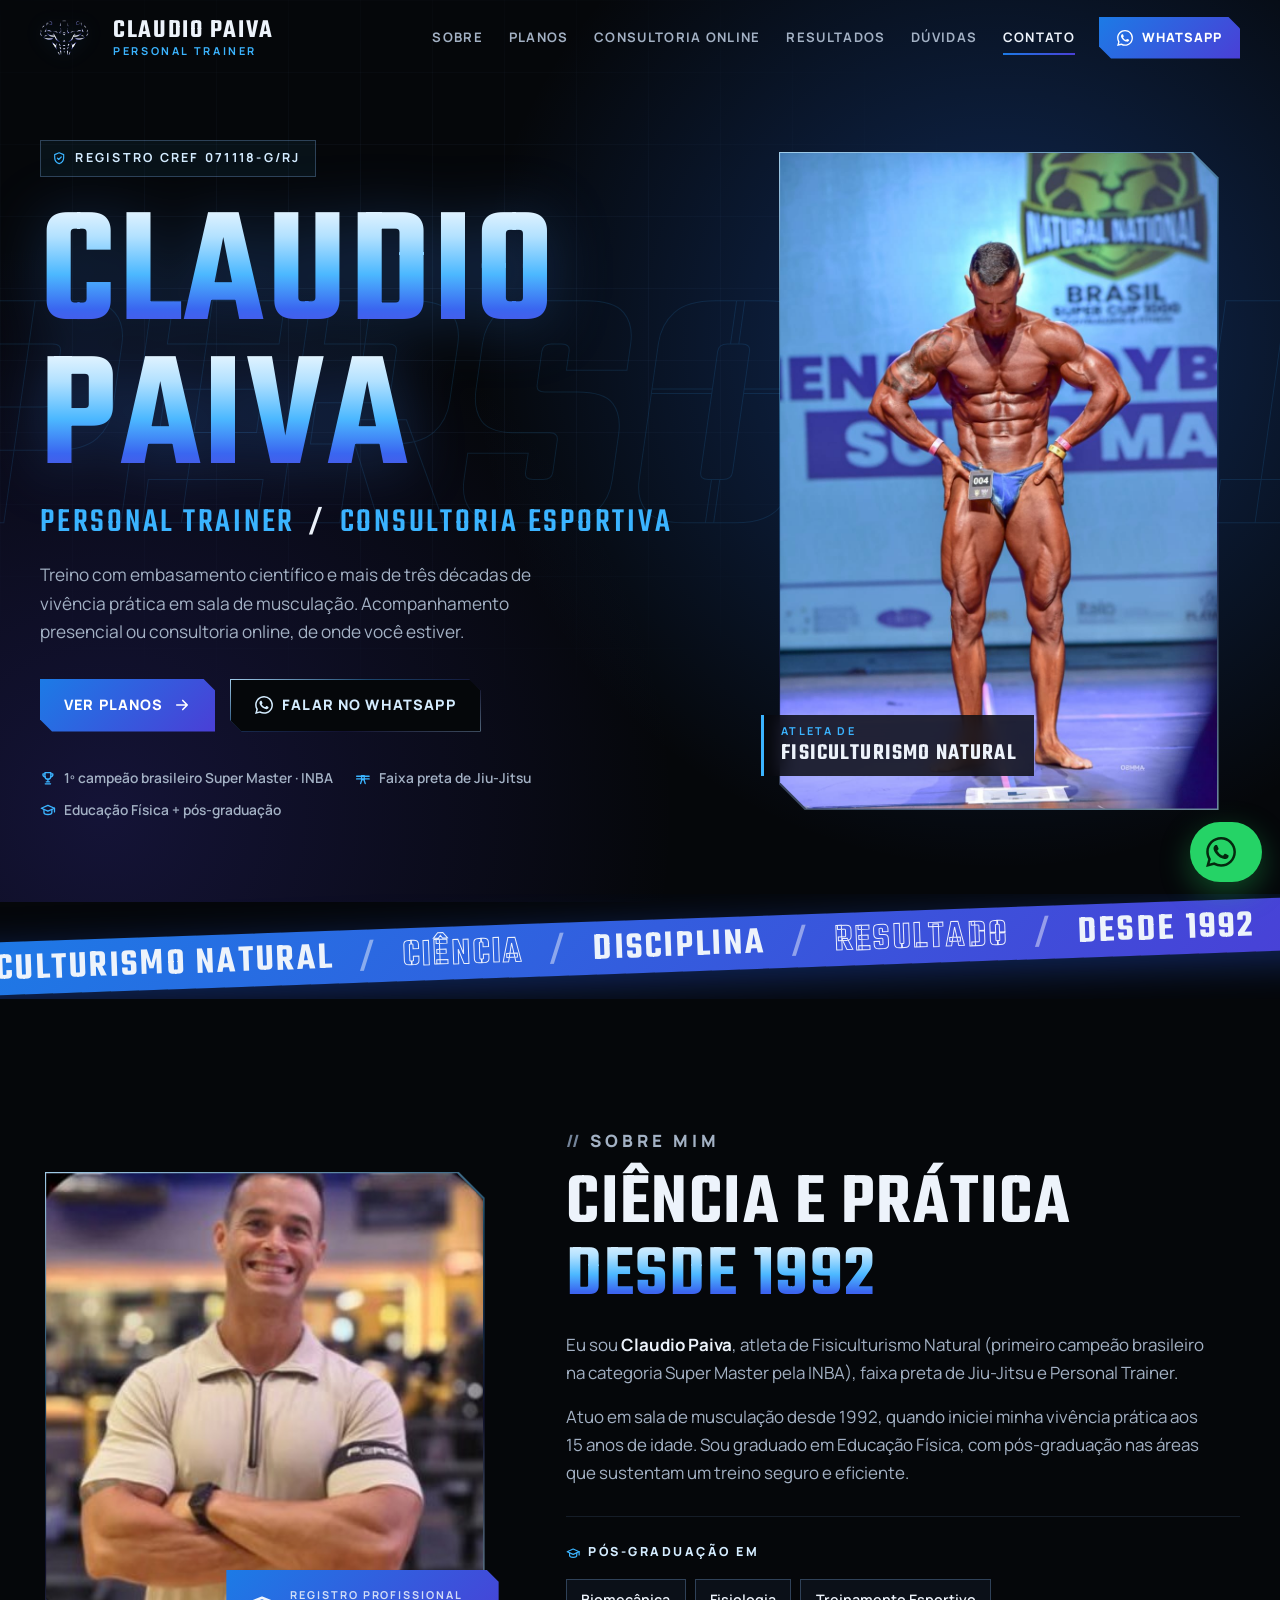
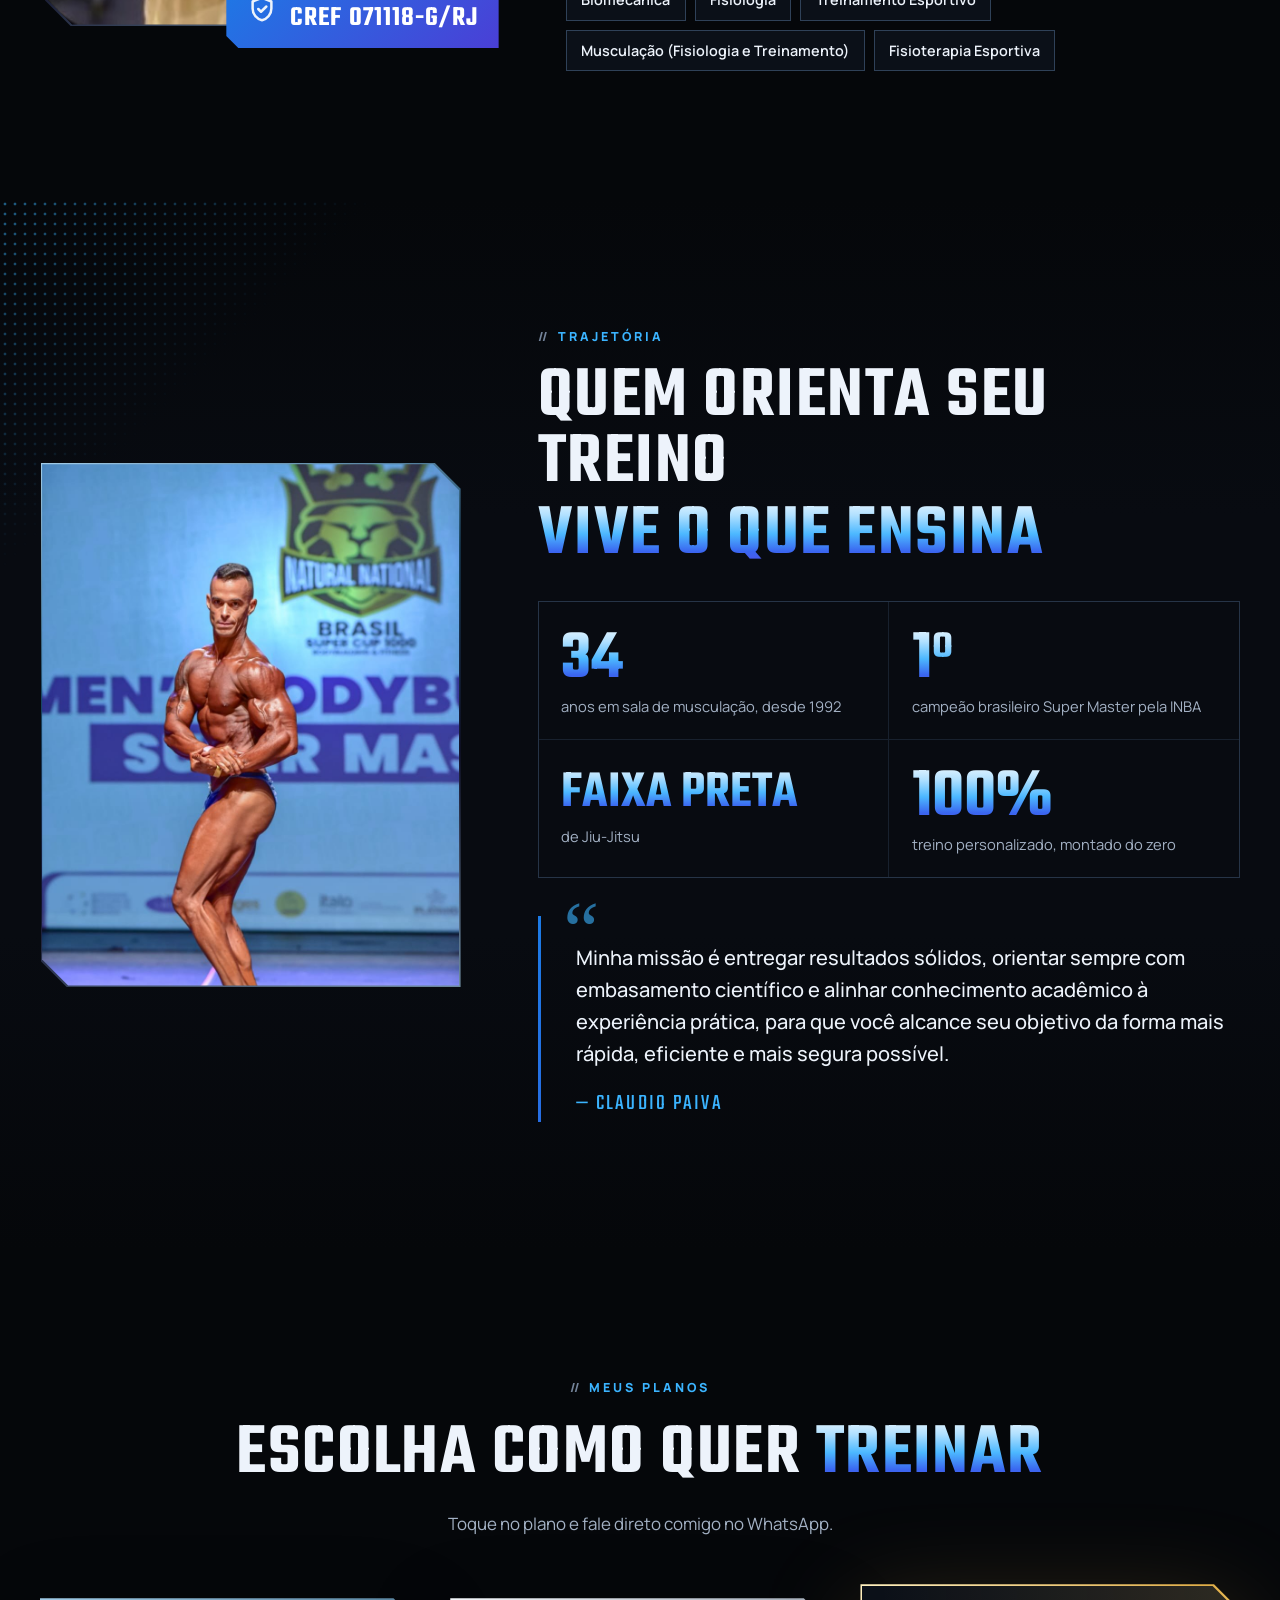
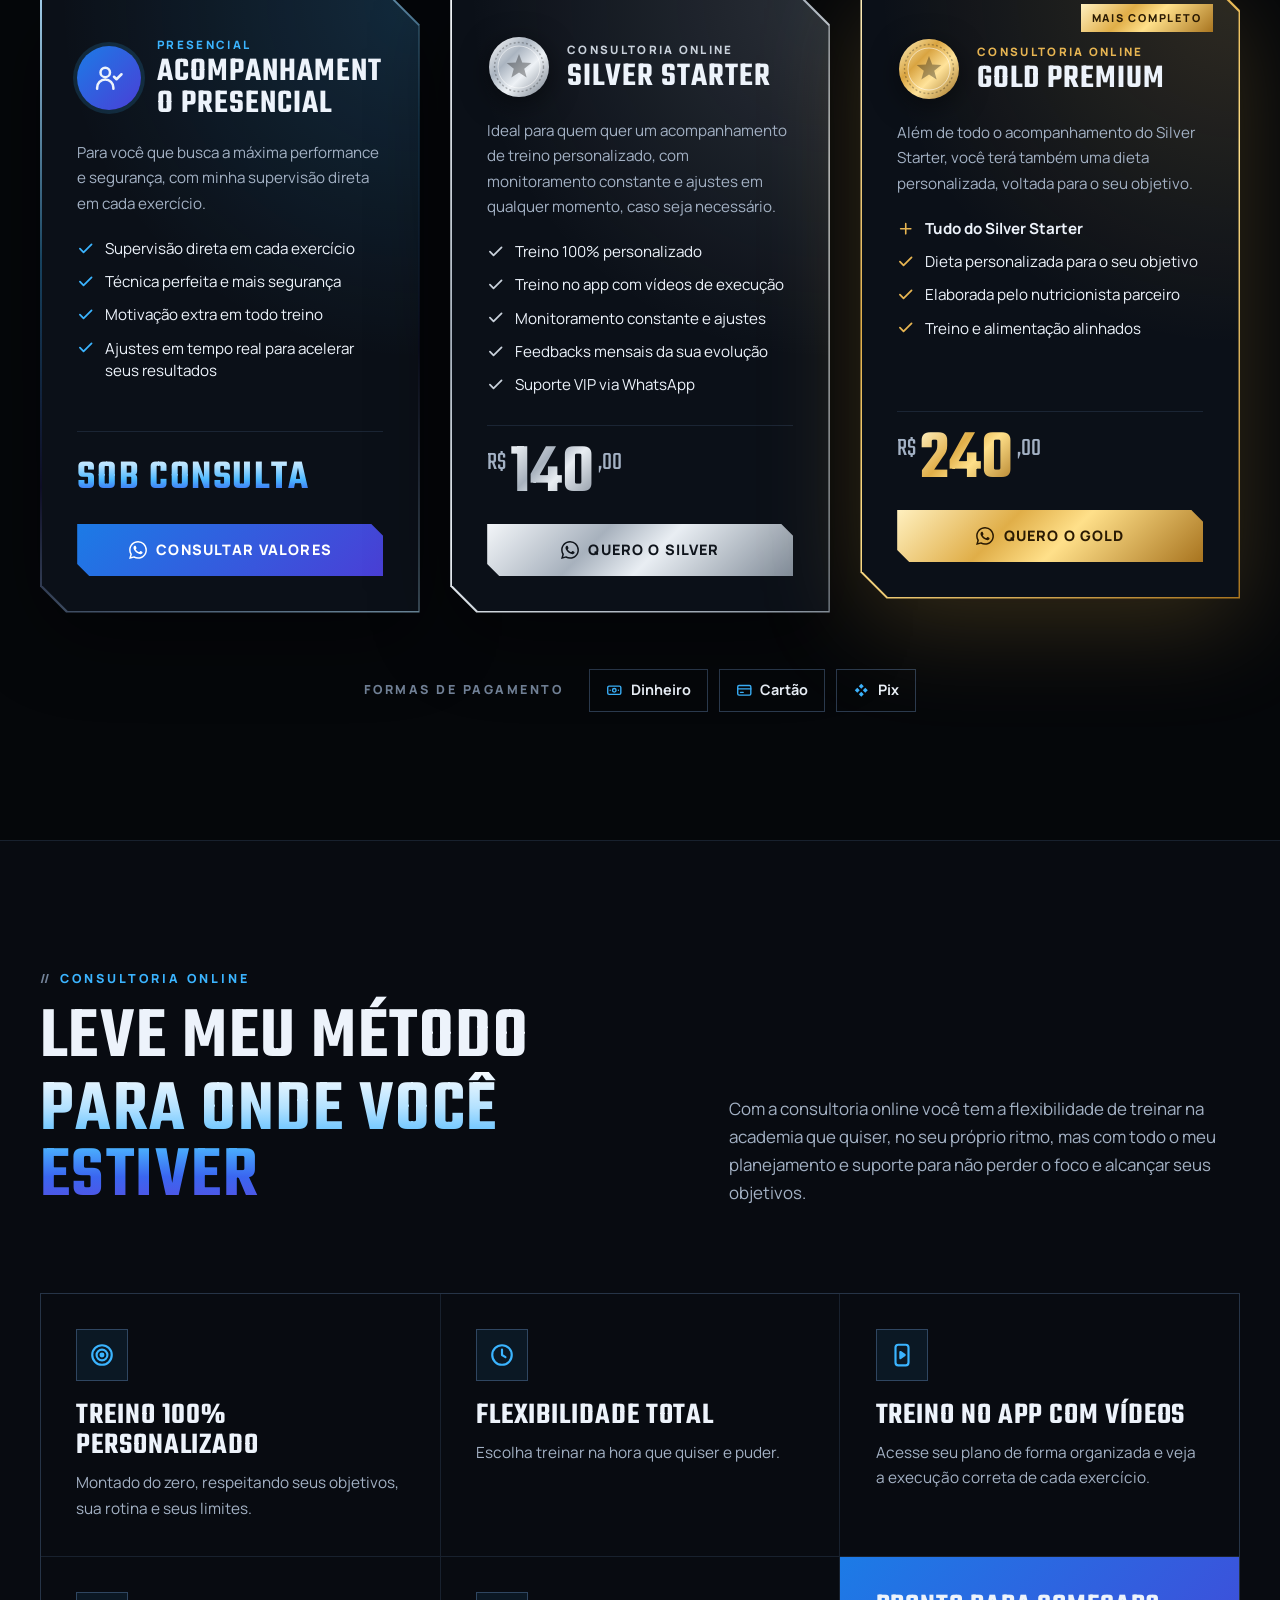
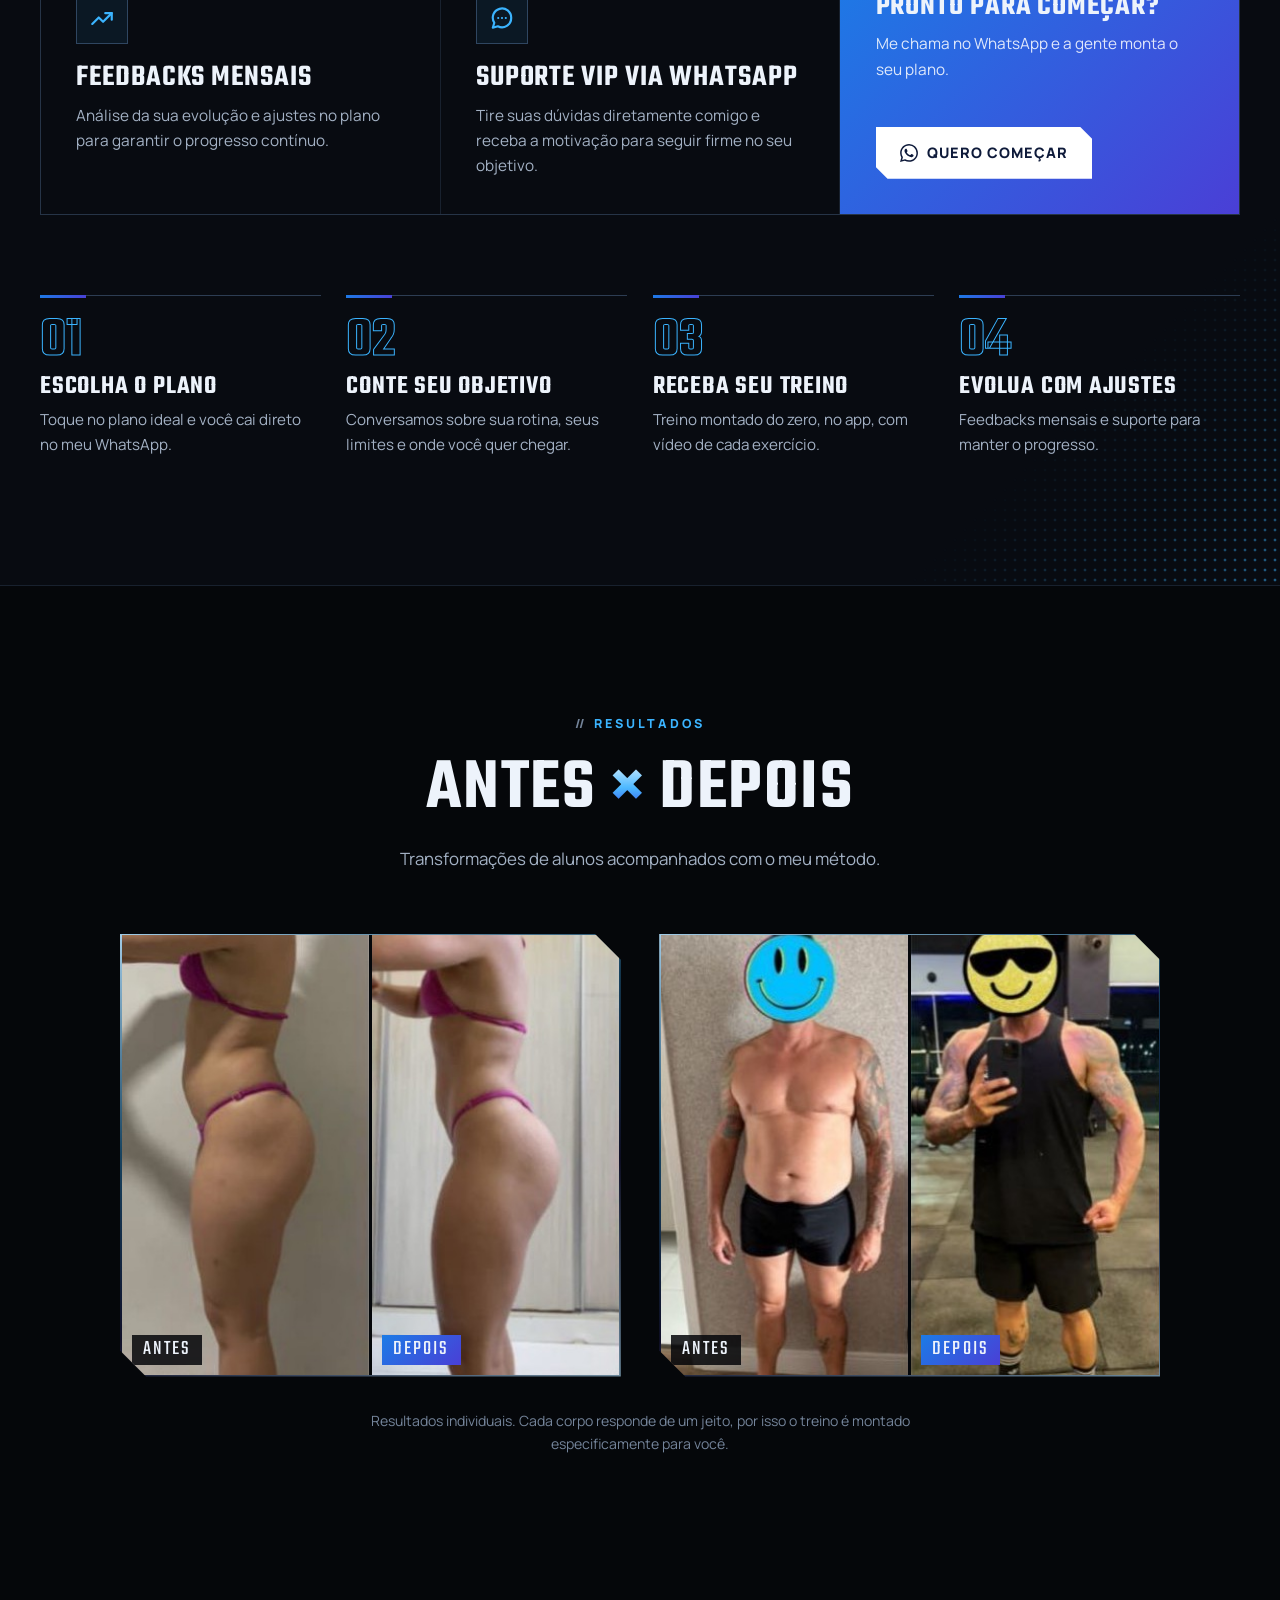
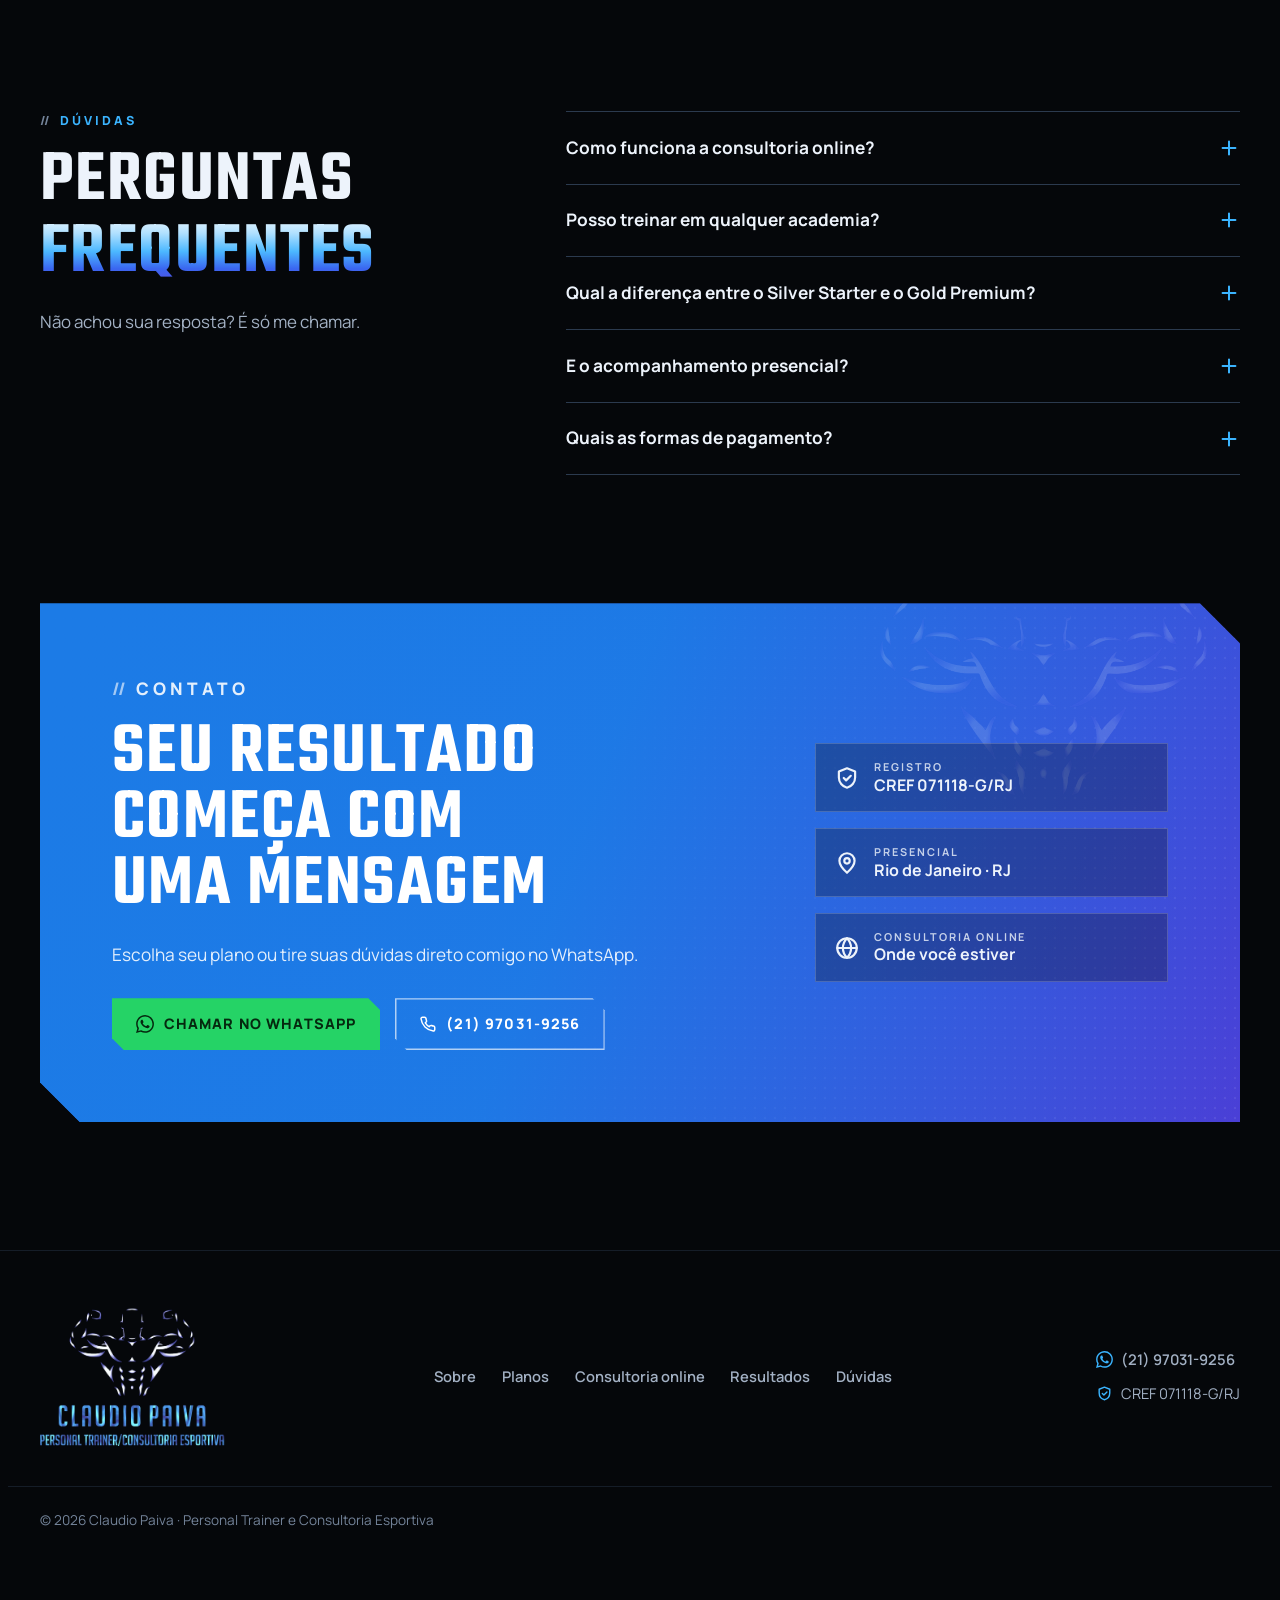
==== index.html @ b7c8d0a3 "Site de apresentação do Claudio Paiva · Personal Trainer Página única estática (HTML/CSS/JS) com her" ====
<!doctype html>
<html lang="pt-BR">
<head>
  <meta charset="utf-8">
  <meta name="viewport" content="width=device-width, initial-scale=1">
  <title>Claudio Paiva | Personal Trainer e Consultoria Esportiva · CREF 071118-G/RJ</title>
  <meta name="description" content="Claudio Paiva, Personal Trainer (CREF 071118-G/RJ), atleta de Fisiculturismo Natural e primeiro campeão brasileiro Super Master pela INBA. Acompanhamento presencial e consultoria online com treino 100% personalizado.">
  <meta name="theme-color" content="#05070a">
  <script>document.documentElement.classList.add('js')</script>

  <!-- Compartilhamento (WhatsApp, Instagram, Facebook).
       Depois de publicar, troque os caminhos de og:url e og:image pelo endereço completo do site. -->
  <meta property="og:type" content="website">
  <meta property="og:locale" content="pt_BR">
  <meta property="og:site_name" content="Claudio Paiva · Personal Trainer">
  <meta property="og:title" content="Claudio Paiva | Personal Trainer e Consultoria Esportiva">
  <meta property="og:description" content="Treino 100% personalizado, com embasamento científico e mais de 30 anos de experiência. Presencial ou online.">
  <meta property="og:image" content="assets/img/og-image.jpg">
  <meta property="og:image:width" content="1200">
  <meta property="og:image:height" content="630">
  <meta name="twitter:card" content="summary_large_image">

  <link rel="icon" type="image/png" sizes="48x48" href="assets/img/favicon-48.png">
  <link rel="icon" type="image/png" sizes="512x512" href="assets/img/icon-512.png">
  <link rel="apple-touch-icon" href="assets/img/apple-touch-icon.png">

  <link rel="preconnect" href="https://fonts.googleapis.com">
  <link rel="preconnect" href="https://fonts.gstatic.com" crossorigin>
  <link rel="stylesheet" href="https://fonts.googleapis.com/css2?family=Manrope:wght@400;500;600;700;800&family=Teko:wght@500;600;700&display=swap">
  <link rel="stylesheet" href="assets/css/style.css">
  <script src="assets/js/main.js" defer></script>

  <script type="application/ld+json">
  {
    "@context": "https://schema.org",
    "@type": "ProfessionalService",
    "name": "Claudio Paiva · Personal Trainer e Consultoria Esportiva",
    "image": "assets/img/og-image.jpg",
    "telephone": "+55 21 97031-9256",
    "priceRange": "R$ 140 – R$ 240",
    "paymentAccepted": "Dinheiro, Cartão, Pix",
    "address": { "@type": "PostalAddress", "addressLocality": "Rio de Janeiro", "addressRegion": "RJ", "addressCountry": "BR" },
    "founder": {
      "@type": "Person",
      "name": "Claudio Paiva",
      "jobTitle": "Personal Trainer",
      "hasCredential": { "@type": "EducationalOccupationalCredential", "name": "CREF 071118-G/RJ" }
    }
  }
  </script>
</head>
<body>
  <!-- Ícones (usados com <svg><use href="#i-nome"/></svg>) -->
  <svg width="0" height="0" style="position:absolute" aria-hidden="true">
    <defs>
      <symbol id="i-wa" viewBox="0 0 24 24"><path fill="currentColor" d="M17.47 14.38c-.3-.15-1.76-.87-2.03-.97-.27-.1-.47-.15-.67.15-.2.3-.77.97-.94 1.16-.17.2-.35.22-.64.08-.3-.15-1.26-.47-2.39-1.48-.88-.79-1.48-1.76-1.65-2.06-.17-.3-.02-.46.13-.61.13-.13.3-.35.45-.52.15-.17.2-.3.3-.5.1-.2.05-.37-.03-.52-.07-.15-.67-1.61-.92-2.21-.24-.58-.49-.5-.67-.51h-.57c-.2 0-.52.07-.79.37-.27.3-1.04 1.02-1.04 2.48 0 1.46 1.07 2.88 1.21 3.07.15.2 2.1 3.2 5.08 4.49.71.31 1.26.49 1.7.63.71.22 1.36.19 1.87.12.57-.09 1.76-.72 2-1.41.25-.7.25-1.29.18-1.41-.08-.13-.28-.2-.57-.35m-5.42 7.4h-.01a9.87 9.87 0 0 1-5.03-1.38l-.36-.21-3.74.98 1-3.65-.24-.37a9.86 9.86 0 0 1-1.51-5.26c0-5.45 4.44-9.88 9.89-9.88 2.64 0 5.12 1.03 6.99 2.9a9.83 9.83 0 0 1 2.89 6.99c0 5.45-4.44 9.88-9.88 9.88m8.41-18.3A11.82 11.82 0 0 0 12.05 0C5.5 0 .16 5.34.16 11.89c0 2.1.55 4.14 1.59 5.95L.06 24l6.3-1.65a11.88 11.88 0 0 0 5.68 1.45h.01c6.55 0 11.89-5.34 11.89-11.89 0-3.18-1.24-6.17-3.48-8.41Z"/></symbol>
      <symbol id="i-check" viewBox="0 0 24 24"><path fill="none" stroke="currentColor" stroke-width="2.4" stroke-linecap="round" stroke-linejoin="round" d="M20 6 9 17l-5-5"/></symbol>
      <symbol id="i-plus" viewBox="0 0 24 24"><path fill="none" stroke="currentColor" stroke-width="2.2" stroke-linecap="round" d="M12 5v14M5 12h14"/></symbol>
      <symbol id="i-arrow" viewBox="0 0 24 24"><path fill="none" stroke="currentColor" stroke-width="2.2" stroke-linecap="round" stroke-linejoin="round" d="M5 12h14M13 6l6 6-6 6"/></symbol>
      <symbol id="i-shield" viewBox="0 0 24 24"><g fill="none" stroke="currentColor" stroke-width="2" stroke-linecap="round" stroke-linejoin="round"><path d="M12 3 4.5 6v5.5c0 4.6 3.2 8.4 7.5 9.5 4.3-1.1 7.5-4.9 7.5-9.5V6z"/><path d="m9 12 2.2 2.2L15.5 10"/></g></symbol>
      <symbol id="i-trophy" viewBox="0 0 24 24"><g fill="none" stroke="currentColor" stroke-width="2" stroke-linecap="round" stroke-linejoin="round"><path d="M7.5 4h9v5.5a4.5 4.5 0 0 1-9 0z"/><path d="M7.5 6H4.5a3.5 3.5 0 0 0 3.6 4.4M16.5 6h3a3.5 3.5 0 0 1-3.6 4.4M12 14v4M8 21h8M9.5 18h5"/></g></symbol>
      <symbol id="i-belt" viewBox="0 0 24 24"><g fill="none" stroke="currentColor" stroke-width="2" stroke-linecap="round" stroke-linejoin="round"><path d="M2.5 9.5h19M2.5 13.5h19"/><path d="M10 8.5h4v6h-4z"/><path d="m10.5 14.5-2 6M13.5 14.5l2 6"/></g></symbol>
      <symbol id="i-grad" viewBox="0 0 24 24"><g fill="none" stroke="currentColor" stroke-width="2" stroke-linecap="round" stroke-linejoin="round"><path d="M2 9.5 12 5l10 4.5-10 4.5z"/><path d="M6 11.3V16c0 1.4 2.7 3 6 3s6-1.6 6-3v-4.7M22 9.5V15"/></g></symbol>
      <symbol id="i-user" viewBox="0 0 24 24"><g fill="none" stroke="currentColor" stroke-width="2" stroke-linecap="round" stroke-linejoin="round"><circle cx="9" cy="7.5" r="3.8"/><path d="M2.5 20.5v-.8a6.5 6.5 0 0 1 13 0v.8"/><path d="m16 11 2 2 4-4"/></g></symbol>
      <symbol id="i-target" viewBox="0 0 24 24"><g fill="none" stroke="currentColor" stroke-width="2" stroke-linecap="round"><circle cx="12" cy="12" r="9"/><circle cx="12" cy="12" r="5"/><circle cx="12" cy="12" r="1.3" fill="currentColor"/></g></symbol>
      <symbol id="i-clock" viewBox="0 0 24 24"><g fill="none" stroke="currentColor" stroke-width="2" stroke-linecap="round" stroke-linejoin="round"><circle cx="12" cy="12" r="9"/><path d="M12 7v5l3.2 2"/></g></symbol>
      <symbol id="i-app" viewBox="0 0 24 24"><g fill="none" stroke="currentColor" stroke-width="2" stroke-linecap="round" stroke-linejoin="round"><rect x="6" y="2.5" width="12" height="19" rx="2.6"/><path d="m10.5 9.2 4 2.8-4 2.8z" fill="currentColor"/></g></symbol>
      <symbol id="i-chart" viewBox="0 0 24 24"><g fill="none" stroke="currentColor" stroke-width="2" stroke-linecap="round" stroke-linejoin="round"><path d="M3 17.5 9 11.5l4 4 8-8"/><path d="M15 7.5h6v6"/></g></symbol>
      <symbol id="i-chat" viewBox="0 0 24 24"><g fill="none" stroke="currentColor" stroke-width="2" stroke-linecap="round" stroke-linejoin="round"><path d="M20.5 12a8.5 8.5 0 0 1-12.3 7.6L3.5 21l1.4-4.6A8.5 8.5 0 1 1 20.5 12z"/><path d="M8.5 12h.01M12 12h.01M15.5 12h.01"/></g></symbol>
      <symbol id="i-cash" viewBox="0 0 24 24"><g fill="none" stroke="currentColor" stroke-width="2" stroke-linecap="round" stroke-linejoin="round"><rect x="2.5" y="6" width="19" height="12" rx="2"/><circle cx="12" cy="12" r="2.6"/><path d="M6 12h.01M18 12h.01"/></g></symbol>
      <symbol id="i-card" viewBox="0 0 24 24"><g fill="none" stroke="currentColor" stroke-width="2" stroke-linecap="round" stroke-linejoin="round"><rect x="2.5" y="5" width="19" height="14" rx="2"/><path d="M2.5 10h19M6.5 15h4"/></g></symbol>
      <symbol id="i-pix" viewBox="0 0 24 24"><path fill="currentColor" d="M12 2.6 15.6 6.2 12 9.8 8.4 6.2zM12 14.2l3.6 3.6-3.6 3.6-3.6-3.6zM6.2 8.4 9.8 12l-3.6 3.6L2.6 12zM17.8 8.4l3.6 3.6-3.6 3.6-3.6-3.6z"/></symbol>
      <symbol id="i-pin" viewBox="0 0 24 24"><g fill="none" stroke="currentColor" stroke-width="2" stroke-linecap="round" stroke-linejoin="round"><path d="M12 21s-7-6.1-7-11a7 7 0 0 1 14 0c0 4.9-7 11-7 11z"/><circle cx="12" cy="10" r="2.5"/></g></symbol>
      <symbol id="i-globe" viewBox="0 0 24 24"><g fill="none" stroke="currentColor" stroke-width="2" stroke-linecap="round" stroke-linejoin="round"><circle cx="12" cy="12" r="9"/><path d="M3 12h18M12 3c2.5 2.6 3.8 5.6 3.8 9s-1.3 6.4-3.8 9c-2.5-2.6-3.8-5.6-3.8-9S9.5 5.6 12 3z"/></g></symbol>
      <symbol id="i-phone" viewBox="0 0 24 24"><path fill="none" stroke="currentColor" stroke-width="2" stroke-linecap="round" stroke-linejoin="round" d="M21 16.6v2.8a1.9 1.9 0 0 1-2 1.9A18.6 18.6 0 0 1 2.7 5 1.9 1.9 0 0 1 4.6 3h2.8a1.9 1.9 0 0 1 1.9 1.6c.1.9.4 1.8.7 2.6a1.9 1.9 0 0 1-.4 2L8.4 10.4a15 15 0 0 0 5.2 5.2l1.2-1.2a1.9 1.9 0 0 1 2-.4c.8.3 1.7.6 2.6.7a1.9 1.9 0 0 1 1.6 1.9z"/></symbol>
      <!-- Medalhas dos planos (inspiradas nas moedas do cartão) -->
      <linearGradient id="g-silver" x1="0" y1="0" x2="1" y2="1"><stop offset="0" stop-color="#ffffff"/><stop offset=".35" stop-color="#aab4c0"/><stop offset=".6" stop-color="#eef2f6"/><stop offset="1" stop-color="#6d7783"/></linearGradient>
      <linearGradient id="g-gold" x1="0" y1="0" x2="1" y2="1"><stop offset="0" stop-color="#fff3c4"/><stop offset=".35" stop-color="#d9a441"/><stop offset=".6" stop-color="#ffe39a"/><stop offset="1" stop-color="#9a6a1c"/></linearGradient>
      <symbol id="coin" viewBox="0 0 64 64">
        <circle cx="32" cy="32" r="30"/>
        <circle cx="32" cy="32" r="24.5" fill="none" stroke="rgba(0,0,0,.28)" stroke-width="1.4" stroke-dasharray="2 2.2"/>
        <circle cx="32" cy="32" r="21" fill="none" stroke="rgba(255,255,255,.55)" stroke-width="1"/>
        <polygon points="32,19 35.23,27.55 44.36,27.98 37.23,33.7 39.64,42.52 32,37.5 24.36,42.52 26.77,33.7 19.64,27.98 28.77,27.55" fill="rgba(0,0,0,.32)"/>
      </symbol>
    </defs>
  </svg>

  <a class="skip-link" href="#conteudo">Pular para o conteúdo</a>

  <header class="site-header" data-header>
    <div class="container header-inner">
      <a class="brand" href="#inicio" aria-label="Claudio Paiva, voltar ao início">
        <img src="assets/img/logo-mark.png" alt="" width="790" height="435">
        <span class="brand-text"><strong>Claudio Paiva</strong><small>Personal Trainer</small></span>
      </a>
      <nav class="nav" id="menu" aria-label="Principal" data-nav>
        <a href="#sobre">Sobre</a>
        <a href="#planos">Planos</a>
        <a href="#consultoria">Consultoria online</a>
        <a href="#resultados">Resultados</a>
        <a href="#duvidas">Dúvidas</a>
        <a href="#contato">Contato</a>
      </nav>
      <a class="btn btn-primary btn-sm header-cta cut-sm" href="https://wa.me/5521970319256" data-wa="Olá, Claudio! Vim pelo site e gostaria de mais informações sobre os seus planos.">
        <svg class="i" aria-hidden="true"><use href="#i-wa"/></svg> WhatsApp
      </a>
      <button class="menu-toggle" type="button" aria-expanded="false" aria-controls="menu" aria-label="Abrir menu" data-menu-toggle>
        <span></span><span></span>
      </button>
    </div>
  </header>

  <main id="conteudo">

    <!-- ============ HERO ============ -->
    <section class="hero" id="inicio">
      <div class="hero-word" aria-hidden="true">PERSONAL</div>
      <div class="container hero-grid">
        <div class="hero-copy">
          <p class="eyebrow reveal"><svg class="i" aria-hidden="true"><use href="#i-shield"/></svg> Registro CREF 071118-G/RJ</p>
          <h1 class="hero-title reveal" style="--d:.08s"><span class="chrome">Claudio</span><span class="chrome">Paiva</span></h1>
          <p class="hero-role reveal" style="--d:.16s">Personal Trainer <span class="slash">/</span> Consultoria Esportiva</p>
          <p class="hero-lead reveal" style="--d:.24s">Treino com embasamento científico e mais de três décadas de vivência prática em sala de musculação. Acompanhamento presencial ou consultoria online, de onde você estiver.</p>
          <div class="hero-actions reveal" style="--d:.32s">
            <a class="btn btn-primary cut-sm" href="#planos">Ver planos <svg class="i" aria-hidden="true"><use href="#i-arrow"/></svg></a>
            <a class="btn btn-ghost cut-sm" href="https://wa.me/5521970319256" data-wa="Olá, Claudio! Vim pelo site e gostaria de conversar sobre treino.">
              <svg class="i" aria-hidden="true"><use href="#i-wa"/></svg> Falar no WhatsApp
            </a>
          </div>
          <ul class="hero-badges reveal" style="--d:.4s">
            <li><svg class="i" aria-hidden="true"><use href="#i-trophy"/></svg> 1º campeão brasileiro Super Master · INBA</li>
            <li><svg class="i" aria-hidden="true"><use href="#i-belt"/></svg> Faixa preta de Jiu-Jitsu</li>
            <li><svg class="i" aria-hidden="true"><use href="#i-grad"/></svg> Educação Física + pós-graduação</li>
          </ul>
        </div>

        <figure class="hero-photo reveal" style="--d:.2s">
          <div class="photo-frame cut">
            <img class="cut" src="assets/img/claudio-palco-frente.jpg" alt="Claudio Paiva no palco de uma competição de fisiculturismo natural" width="920" height="1380" fetchpriority="high">
          </div>
          <figcaption class="photo-chip"><span>Atleta de</span> Fisiculturismo Natural</figcaption>
        </figure>
      </div>
    </section>

    <!-- ============ FAIXA ============ -->
    <div class="band-wrap" aria-hidden="true">
      <div class="band">
        <div class="band-track">
          <span>Fisiculturismo natural</span><b>/</b><span class="o">Ciência</span><b>/</b><span>Disciplina</span><b>/</b><span class="o">Resultado</span><b>/</b><span>Desde 1992</span><b>/</b><span class="o">Consultoria online</span><b>/</b>
          <span>Fisiculturismo natural</span><b>/</b><span class="o">Ciência</span><b>/</b><span>Disciplina</span><b>/</b><span class="o">Resultado</span><b>/</b><span>Desde 1992</span><b>/</b><span class="o">Consultoria online</span><b>/</b>
        </div>
      </div>
    </div>

    <!-- ============ SOBRE ============ -->
    <section class="section about" id="sobre">
      <div class="container about-grid">
        <div class="about-media reveal">
          <div class="photo-frame cut">
            <img class="cut" src="assets/img/claudio-retrato.jpg" alt="Claudio Paiva sorrindo, de braços cruzados, na academia" width="368" height="380" loading="lazy">
          </div>
          <div class="cref-card cut-sm">
            <svg class="i" aria-hidden="true"><use href="#i-shield"/></svg>
            <div><small>Registro profissional</small><strong>CREF 071118-G/RJ</strong></div>
          </div>
        </div>

        <div class="about-copy">
          <p class="kicker reveal">Sobre mim</p>
          <h2 class="section-title reveal">Ciência e prática <span class="chrome">desde 1992</span></h2>
          <p class="reveal">Eu sou <strong>Claudio Paiva</strong>, atleta de Fisiculturismo Natural (primeiro campeão brasileiro na categoria Super Master pela INBA), faixa preta de Jiu-Jitsu e Personal Trainer.</p>
          <p class="reveal">Atuo em sala de musculação desde 1992, quando iniciei minha vivência prática aos 15 anos de idade. Sou graduado em Educação Física, com pós-graduação nas áreas que sustentam um treino seguro e eficiente.</p>

          <div class="edu reveal">
            <p class="edu-label"><svg class="i" aria-hidden="true"><use href="#i-grad"/></svg> Pós-graduação em</p>
            <ul class="chips">
              <li>Biomecânica</li>
              <li>Fisiologia</li>
              <li>Treinamento Esportivo</li>
              <li>Musculação (Fisiologia e Treinamento)</li>
              <li>Fisioterapia Esportiva</li>
            </ul>
          </div>
        </div>
      </div>
    </section>

    <!-- ============ TRAJETÓRIA ============ -->
    <section class="section trajectory">
      <div class="halftone halftone--tl" aria-hidden="true"></div>
      <div class="container trajectory-grid">
        <figure class="trajectory-photo reveal">
          <div class="photo-frame cut">
            <img class="cut" src="assets/img/claudio-palco-lado.jpg" alt="Claudio Paiva fazendo pose de peitoral lateral no palco" width="920" height="1380" loading="lazy">
          </div>
        </figure>

        <div class="trajectory-copy">
          <p class="kicker reveal">Trajetória</p>
          <h2 class="section-title reveal">Quem orienta seu treino <span class="chrome">vive o que ensina</span></h2>

          <dl class="stats">
            <div class="stat reveal">
              <dt class="stat-num"><span data-since="1992">34</span></dt>
              <dd>anos em sala de musculação, desde 1992</dd>
            </div>
            <div class="stat reveal" style="--d:.08s">
              <dt class="stat-num">1º</dt>
              <dd>campeão brasileiro Super Master pela INBA</dd>
            </div>
            <div class="stat reveal" style="--d:.16s">
              <dt class="stat-num stat-num--word">Faixa preta</dt>
              <dd>de Jiu-Jitsu</dd>
            </div>
            <div class="stat reveal" style="--d:.24s">
              <dt class="stat-num">100%</dt>
              <dd>treino personalizado, montado do zero</dd>
            </div>
          </dl>

          <blockquote class="mission reveal">
            <p>Minha missão é entregar resultados sólidos, orientar sempre com embasamento científico e alinhar conhecimento acadêmico à experiência prática, para que você alcance seu objetivo da forma mais rápida, eficiente e mais segura possível.</p>
            <footer>Claudio Paiva</footer>
          </blockquote>
        </div>
      </div>
    </section>

    <!-- ============ PLANOS ============ -->
    <section class="section plans" id="planos">
      <div class="container">
        <header class="section-head">
          <p class="kicker reveal">Meus planos</p>
          <h2 class="section-title reveal">Escolha como quer <span class="chrome">treinar</span></h2>
          <p class="section-sub reveal">Toque no plano e fale direto comigo no WhatsApp.</p>
        </header>

        <div class="plans-grid">
          <!-- Presencial -->
          <article class="plan plan--blue reveal">
            <div class="plan-frame cut">
              <div class="plan-body cut">
                <div class="plan-head">
                  <span class="plan-icon"><svg class="i" aria-hidden="true"><use href="#i-user"/></svg></span>
                  <div>
                    <p class="plan-type">Presencial</p>
                    <h3 class="plan-name">Acompanhamento Presencial</h3>
                  </div>
                </div>
                <p class="plan-desc">Para você que busca a máxima performance e segurança, com minha supervisão direta em cada exercício.</p>
                <ul class="plan-list">
                  <li><svg class="i" aria-hidden="true"><use href="#i-check"/></svg> Supervisão direta em cada exercício</li>
                  <li><svg class="i" aria-hidden="true"><use href="#i-check"/></svg> Técnica perfeita e mais segurança</li>
                  <li><svg class="i" aria-hidden="true"><use href="#i-check"/></svg> Motivação extra em todo treino</li>
                  <li><svg class="i" aria-hidden="true"><use href="#i-check"/></svg> Ajustes em tempo real para acelerar seus resultados</li>
                </ul>
                <div class="plan-price plan-price--ask">
                  <span class="val">Sob consulta</span>
                </div>
                <a class="btn btn-primary btn-block cut-sm" href="https://wa.me/5521970319256" data-wa="Olá, Claudio! Vim pelo site e tenho interesse no Acompanhamento Presencial. Pode me passar valores e horários disponíveis?">
                  <svg class="i" aria-hidden="true"><use href="#i-wa"/></svg> Consultar valores
                </a>
              </div>
            </div>
          </article>

          <!-- Silver -->
          <article class="plan plan--silver reveal" style="--d:.08s">
            <div class="plan-frame cut">
              <div class="plan-body cut">
                <div class="plan-head">
                  <svg class="coin" style="fill:url(#g-silver)" aria-hidden="true"><use href="#coin"/></svg>
                  <div>
                    <p class="plan-type">Consultoria online</p>
                    <h3 class="plan-name">Silver Starter</h3>
                  </div>
                </div>
                <p class="plan-desc">Ideal para quem quer um acompanhamento de treino personalizado, com monitoramento constante e ajustes em qualquer momento, caso seja necessário.</p>
                <ul class="plan-list">
                  <li><svg class="i" aria-hidden="true"><use href="#i-check"/></svg> Treino 100% personalizado</li>
                  <li><svg class="i" aria-hidden="true"><use href="#i-check"/></svg> Treino no app com vídeos de execução</li>
                  <li><svg class="i" aria-hidden="true"><use href="#i-check"/></svg> Monitoramento constante e ajustes</li>
                  <li><svg class="i" aria-hidden="true"><use href="#i-check"/></svg> Feedbacks mensais da sua evolução</li>
                  <li><svg class="i" aria-hidden="true"><use href="#i-check"/></svg> Suporte VIP via WhatsApp</li>
                </ul>
                <div class="plan-price">
                  <span class="cur">R$</span><span class="val">140</span><span class="cents">,00</span>
                </div>
                <a class="btn btn-silver btn-block cut-sm" href="https://wa.me/5521970319256" data-wa="Olá, Claudio! Vim pelo site e quero contratar o Plano Consultoria Silver Starter (R$ 140,00). Como faço para começar?">
                  <svg class="i" aria-hidden="true"><use href="#i-wa"/></svg> Quero o Silver
                </a>
              </div>
            </div>
          </article>

          <!-- Gold -->
          <article class="plan plan--gold plan--featured reveal" style="--d:.16s">
            <div class="plan-frame cut">
              <div class="plan-body cut">
                <span class="plan-ribbon">Mais completo</span>
                <div class="plan-head">
                  <svg class="coin" style="fill:url(#g-gold)" aria-hidden="true"><use href="#coin"/></svg>
                  <div>
                    <p class="plan-type">Consultoria online</p>
                    <h3 class="plan-name">Gold Premium</h3>
                  </div>
                </div>
                <p class="plan-desc">Além de todo o acompanhamento do Silver Starter, você terá também uma dieta personalizada, voltada para o seu objetivo.</p>
                <ul class="plan-list">
                  <li><svg class="i" aria-hidden="true"><use href="#i-plus"/></svg> <strong>Tudo do Silver Starter</strong></li>
                  <li><svg class="i" aria-hidden="true"><use href="#i-check"/></svg> Dieta personalizada para o seu objetivo</li>
                  <li><svg class="i" aria-hidden="true"><use href="#i-check"/></svg> Elaborada pelo nutricionista parceiro</li>
                  <li><svg class="i" aria-hidden="true"><use href="#i-check"/></svg> Treino e alimentação alinhados</li>
                </ul>
                <div class="plan-price">
                  <span class="cur">R$</span><span class="val">240</span><span class="cents">,00</span>
                </div>
                <a class="btn btn-gold btn-block cut-sm" href="https://wa.me/5521970319256" data-wa="Olá, Claudio! Vim pelo site e quero contratar o Plano Consultoria Gold Premium (R$ 240,00). Como faço para começar?">
                  <svg class="i" aria-hidden="true"><use href="#i-wa"/></svg> Quero o Gold
                </a>
              </div>
            </div>
          </article>
        </div>

        <div class="payments reveal">
          <p>Formas de pagamento</p>
          <ul>
            <li><svg class="i" aria-hidden="true"><use href="#i-cash"/></svg> Dinheiro</li>
            <li><svg class="i" aria-hidden="true"><use href="#i-card"/></svg> Cartão</li>
            <li><svg class="i" aria-hidden="true"><use href="#i-pix"/></svg> Pix</li>
          </ul>
        </div>
      </div>
    </section>

    <!-- ============ CONSULTORIA ONLINE ============ -->
    <section class="section online" id="consultoria">
      <div class="halftone halftone--br" aria-hidden="true"></div>
      <div class="container">
        <header class="section-head section-head--split">
          <div>
            <p class="kicker reveal">Consultoria online</p>
            <h2 class="section-title reveal">Leve meu método <span class="chrome">para onde você estiver</span></h2>
          </div>
          <p class="section-sub reveal">Com a consultoria online você tem a flexibilidade de treinar na academia que quiser, no seu próprio ritmo, mas com todo o meu planejamento e suporte para não perder o foco e alcançar seus objetivos.</p>
        </header>

        <ul class="features">
          <li class="feature reveal">
            <span class="feature-icon"><svg class="i" aria-hidden="true"><use href="#i-target"/></svg></span>
            <h3>Treino 100% personalizado</h3>
            <p>Montado do zero, respeitando seus objetivos, sua rotina e seus limites.</p>
          </li>
          <li class="feature reveal" style="--d:.06s">
            <span class="feature-icon"><svg class="i" aria-hidden="true"><use href="#i-clock"/></svg></span>
            <h3>Flexibilidade total</h3>
            <p>Escolha treinar na hora que quiser e puder.</p>
          </li>
          <li class="feature reveal" style="--d:.12s">
            <span class="feature-icon"><svg class="i" aria-hidden="true"><use href="#i-app"/></svg></span>
            <h3>Treino no app com vídeos</h3>
            <p>Acesse seu plano de forma organizada e veja a execução correta de cada exercício.</p>
          </li>
          <li class="feature reveal">
            <span class="feature-icon"><svg class="i" aria-hidden="true"><use href="#i-chart"/></svg></span>
            <h3>Feedbacks mensais</h3>
            <p>Análise da sua evolução e ajustes no plano para garantir o progresso contínuo.</p>
          </li>
          <li class="feature reveal" style="--d:.06s">
            <span class="feature-icon"><svg class="i" aria-hidden="true"><use href="#i-chat"/></svg></span>
            <h3>Suporte VIP via WhatsApp</h3>
            <p>Tire suas dúvidas diretamente comigo e receba a motivação para seguir firme no seu objetivo.</p>
          </li>
          <li class="feature feature--cta reveal" style="--d:.12s">
            <h3>Pronto para começar?</h3>
            <p>Me chama no WhatsApp e a gente monta o seu plano.</p>
            <a class="btn btn-light cut-sm" href="https://wa.me/5521970319256" data-wa="Olá, Claudio! Vim pelo site e quero saber mais sobre a consultoria online.">
              <svg class="i" aria-hidden="true"><use href="#i-wa"/></svg> Quero começar
            </a>
          </li>
        </ul>

        <ol class="steps">
          <li class="step reveal">
            <span class="step-num">01</span>
            <h3>Escolha o plano</h3>
            <p>Toque no plano ideal e você cai direto no meu WhatsApp.</p>
          </li>
          <li class="step reveal" style="--d:.08s">
            <span class="step-num">02</span>
            <h3>Conte seu objetivo</h3>
            <p>Conversamos sobre sua rotina, seus limites e onde você quer chegar.</p>
          </li>
          <li class="step reveal" style="--d:.16s">
            <span class="step-num">03</span>
            <h3>Receba seu treino</h3>
            <p>Treino montado do zero, no app, com vídeo de cada exercício.</p>
          </li>
          <li class="step reveal" style="--d:.24s">
            <span class="step-num">04</span>
            <h3>Evolua com ajustes</h3>
            <p>Feedbacks mensais e suporte para manter o progresso.</p>
          </li>
        </ol>
      </div>
    </section>

    <!-- ============ RESULTADOS ============ -->
    <section class="section results" id="resultados">
      <div class="container">
        <header class="section-head">
          <p class="kicker reveal">Resultados</p>
          <h2 class="section-title reveal">Antes <span class="chrome">×</span> depois</h2>
          <p class="section-sub reveal">Transformações de alunos acompanhados com o meu método.</p>
        </header>

        <div class="results-grid">
          <figure class="ba reveal">
            <div class="ba-frame cut">
              <div class="ba-pair">
                <div class="ba-img">
                  <img src="assets/img/resultado-1-antes.jpg" alt="Aluna antes do acompanhamento, vista de lado" width="236" height="442" loading="lazy">
                  <span class="ba-label">Antes</span>
                </div>
                <div class="ba-img">
                  <img src="assets/img/resultado-1-depois.jpg" alt="Aluna depois do acompanhamento, vista de lado, com mais definição muscular" width="244" height="442" loading="lazy">
                  <span class="ba-label ba-label--after">Depois</span>
                </div>
              </div>
            </div>
          </figure>

          <figure class="ba reveal" style="--d:.1s">
            <div class="ba-frame cut">
              <div class="ba-pair">
                <div class="ba-img">
                  <img src="assets/img/resultado-2-antes.jpg" alt="Aluno antes do acompanhamento, de frente" width="237" height="446" loading="lazy">
                  <span class="ba-label">Antes</span>
                </div>
                <div class="ba-img">
                  <img src="assets/img/resultado-2-depois.jpg" alt="Aluno depois do acompanhamento, com mais massa muscular" width="244" height="446" loading="lazy">
                  <span class="ba-label ba-label--after">Depois</span>
                </div>
              </div>
            </div>
          </figure>
        </div>

        <p class="note reveal">Resultados individuais. Cada corpo responde de um jeito, por isso o treino é montado especificamente para você.</p>
      </div>
    </section>

    <!-- ============ DÚVIDAS ============ -->
    <section class="section faq" id="duvidas">
      <div class="container faq-grid">
        <header class="section-head">
          <p class="kicker reveal">Dúvidas</p>
          <h2 class="section-title reveal">Perguntas <span class="chrome">frequentes</span></h2>
          <p class="section-sub reveal">Não achou sua resposta? É só me chamar.</p>
        </header>

        <div class="faq-list">
          <details class="reveal">
            <summary>Como funciona a consultoria online? <svg class="i" aria-hidden="true"><use href="#i-plus"/></svg></summary>
            <p>Você recebe um treino montado do zero para o seu objetivo e acessa tudo pelo app, com vídeos de execução de cada exercício. Todo mês tem feedback da sua evolução com ajustes no plano, e você tem suporte direto comigo pelo WhatsApp.</p>
          </details>
          <details class="reveal">
            <summary>Posso treinar em qualquer academia? <svg class="i" aria-hidden="true"><use href="#i-plus"/></svg></summary>
            <p>Sim. Na consultoria online você treina na academia que quiser, no horário que puder e no seu próprio ritmo, sempre com o meu planejamento.</p>
          </details>
          <details class="reveal">
            <summary>Qual a diferença entre o Silver Starter e o Gold Premium? <svg class="i" aria-hidden="true"><use href="#i-plus"/></svg></summary>
            <p>O Gold Premium inclui tudo do Silver Starter e mais uma dieta personalizada, voltada para o seu objetivo e elaborada pelo nutricionista parceiro.</p>
          </details>
          <details class="reveal">
            <summary>E o acompanhamento presencial? <svg class="i" aria-hidden="true"><use href="#i-plus"/></svg></summary>
            <p>No presencial eu supervisiono cada exercício, garantindo técnica perfeita, motivação extra e ajustes em tempo real. Valores e horários são combinados pelo WhatsApp.</p>
          </details>
          <details class="reveal">
            <summary>Quais as formas de pagamento? <svg class="i" aria-hidden="true"><use href="#i-plus"/></svg></summary>
            <p>Dinheiro, cartão ou Pix.</p>
          </details>
        </div>
      </div>
    </section>

    <!-- ============ CONTATO ============ -->
    <section class="section contact" id="contato">
      <div class="container">
        <div class="cta-panel cut reveal">
          <img class="cta-mark" src="assets/img/logo-mark.png" alt="" width="790" height="435" loading="lazy">
          <div class="cta-copy">
            <p class="kicker kicker--light">Contato</p>
            <h2 class="section-title">Seu resultado começa com uma mensagem</h2>
            <p>Escolha seu plano ou tire suas dúvidas direto comigo no WhatsApp.</p>
            <div class="cta-actions">
              <a class="btn btn-wa cut-sm" href="https://wa.me/5521970319256" data-wa="Olá, Claudio! Vim pelo site e quero começar a treinar com você.">
                <svg class="i" aria-hidden="true"><use href="#i-wa"/></svg> Chamar no WhatsApp
              </a>
              <a class="btn btn-outline-light cut-sm" href="tel:+5521970319256">
                <svg class="i" aria-hidden="true"><use href="#i-phone"/></svg> (21) 97031-9256
              </a>
            </div>
          </div>
          <ul class="cta-info">
            <li><svg class="i" aria-hidden="true"><use href="#i-shield"/></svg><span><small>Registro</small>CREF 071118-G/RJ</span></li>
            <li><svg class="i" aria-hidden="true"><use href="#i-pin"/></svg><span><small>Presencial</small>Rio de Janeiro · RJ</span></li>
            <li><svg class="i" aria-hidden="true"><use href="#i-globe"/></svg><span><small>Consultoria online</small>Onde você estiver</span></li>
          </ul>
        </div>
      </div>
    </section>
  </main>

  <footer class="site-footer">
    <div class="container footer-grid">
      <div class="footer-brand">
        <img src="assets/img/logo.png" alt="Claudio Paiva · Personal Trainer / Consultoria Esportiva" width="936" height="681" loading="lazy">
      </div>
      <nav class="footer-nav" aria-label="Rodapé">
        <a href="#sobre">Sobre</a>
        <a href="#planos">Planos</a>
        <a href="#consultoria">Consultoria online</a>
        <a href="#resultados">Resultados</a>
        <a href="#duvidas">Dúvidas</a>
      </nav>
      <div class="footer-contact">
        <a href="https://wa.me/5521970319256" data-wa="Olá, Claudio! Vim pelo site."><svg class="i" aria-hidden="true"><use href="#i-wa"/></svg> (21) 97031-9256</a>
        <span><svg class="i" aria-hidden="true"><use href="#i-shield"/></svg> CREF 071118-G/RJ</span>
      </div>
    </div>
    <div class="container footer-bottom">
      <p>© <span data-year>2026</span> Claudio Paiva · Personal Trainer e Consultoria Esportiva</p>
    </div>
  </footer>

  <a class="wa-float" href="https://wa.me/5521970319256" data-wa="Olá, Claudio! Vim pelo site e gostaria de mais informações." aria-label="Conversar com Claudio no WhatsApp">
    <svg aria-hidden="true"><use href="#i-wa"/></svg>
    <span class="wa-float-label">Fale comigo</span>
  </a>
</body>
</html>
---- assets/css/style.css ----
/* =========================================================
   Claudio Paiva · Personal Trainer
   Identidade: preto profundo + azul elétrico "cromado" (do logo)
   Acentos: prata e ouro (planos) · motivo: cantos chanfrados e barra "/"
   ========================================================= */

:root {
  --bg: #05070a;
  --bg-2: #080b11;
  --surface: #0b1018;
  --surface-2: #101722;
  --line: rgba(140, 190, 255, 0.12);
  --line-strong: rgba(140, 190, 255, 0.28);
  --text: #edf3fb;
  --muted: #a3b1c4;
  --dim: #74849a;

  --blue: #3bb4ff;
  --blue-600: #1c7be6;
  --indigo: #4a3fd6;
  --ice: #d4ecff;
  --wa: #25d366;
  --wa-ink: #05290f;

  --grad-brand: linear-gradient(135deg, #1c7be6 0%, #4a3fd6 100%);
  --grad-chrome: linear-gradient(180deg, #f6fbff 0%, #b2e1ff 26%, #4cb8ff 52%, #3a66f0 76%, #5a4ce0 100%);
  --grad-frame: linear-gradient(160deg, rgba(178, 225, 255, 0.9), rgba(59, 180, 255, 0.35) 35%, rgba(74, 63, 214, 0.15) 65%, rgba(178, 225, 255, 0.6));
  --grad-silver: linear-gradient(135deg, #f3f6f9 0%, #a7b1bd 35%, #e9eef3 55%, #7f8a97 100%);
  --grad-gold: linear-gradient(135deg, #fff0bf 0%, #e0ae48 35%, #ffe08a 55%, #a8741f 100%);

  --font-display: "Teko", "Bahnschrift", "Arial Narrow", sans-serif;
  --font-body: "Manrope", system-ui, -apple-system, "Segoe UI", Roboto, sans-serif;

  --container: 1200px;
  --gutter: clamp(16px, 4vw, 32px);
  --header-h: 76px;
  --cut: 26px;
  --cut-sm: 12px;
  --ease: cubic-bezier(0.2, 0.7, 0.2, 1);

  color-scheme: dark;
}

/* ---------- Base ---------- */
*,
*::before,
*::after { box-sizing: border-box; }

html {
  scroll-behavior: smooth;
  scroll-padding-top: calc(var(--header-h) + 8px);
  -webkit-text-size-adjust: 100%;
}

body {
  margin: 0;
  background: var(--bg);
  color: var(--text);
  font-family: var(--font-body);
  font-size: 1rem;
  line-height: 1.65;
  overflow-x: hidden;
  overflow-x: clip;
  -webkit-font-smoothing: antialiased;
}

img, svg { display: block; max-width: 100%; }
img { height: auto; }
a { color: inherit; }
p { margin: 0 0 1rem; }
h1, h2, h3 { margin: 0; font-weight: 600; }
ul, ol { margin: 0; padding: 0; list-style: none; }
figure, blockquote, dl, dd { margin: 0; }
strong { color: var(--text); font-weight: 700; }

:focus-visible { outline: 2px solid var(--blue); outline-offset: 3px; }

.i { width: 1.15em; height: 1.15em; flex: none; }

.container {
  width: 100%;
  max-width: calc(var(--container) + var(--gutter) * 2);
  margin-inline: auto;
  padding-inline: var(--gutter);
}

.skip-link {
  position: absolute; left: 12px; top: -60px; z-index: 100;
  background: var(--blue); color: #000; padding: .6rem 1rem; font-weight: 700; text-decoration: none;
}
.skip-link:focus { top: 12px; }

/* Cantos chanfrados (motivo da identidade) */
.cut {
  clip-path: polygon(0 0, calc(100% - var(--cut)) 0, 100% var(--cut), 100% 100%, var(--cut) 100%, 0 calc(100% - var(--cut)));
}
.cut-sm {
  clip-path: polygon(0 0, calc(100% - var(--cut-sm)) 0, 100% var(--cut-sm), 100% 100%, var(--cut-sm) 100%, 0 calc(100% - var(--cut-sm)));
}

/* Texto cromado (inspirado no letreiro do logo) */
.chrome {
  background: var(--grad-chrome);
  -webkit-background-clip: text;
  background-clip: text;
  color: transparent;
}

/* ---------- Botões ---------- */
.btn {
  --btn-bg: var(--grad-brand);
  --btn-ink: #fff;
  display: inline-flex; align-items: center; justify-content: center; gap: .6rem;
  min-height: 52px;
  padding: .85rem 1.5rem;
  border: 0;
  background: var(--btn-bg);
  color: var(--btn-ink);
  font-family: var(--font-body);
  font-size: .9rem; font-weight: 800; letter-spacing: .08em; text-transform: uppercase;
  text-decoration: none; cursor: pointer;
  transition: transform .25s var(--ease), filter .25s var(--ease);
}
.btn:hover { transform: translateY(-2px); filter: brightness(1.12); }
.btn:active { transform: translateY(0); }
.btn .i { width: 1.25em; height: 1.25em; }
.btn-sm { min-height: 42px; padding: .55rem 1.1rem; font-size: .8rem; }
.btn-block { width: 100%; }

.btn-ghost {
  --btn-bg: linear-gradient(var(--bg), var(--bg)) padding-box, var(--grad-frame) border-box;
  --btn-ink: var(--ice);
  border: 1px solid transparent;
}
.btn-silver { --btn-bg: var(--grad-silver); --btn-ink: #10151c; }
.btn-gold { --btn-bg: var(--grad-gold); --btn-ink: #2a1a03; }
.btn-wa { --btn-bg: var(--wa); --btn-ink: var(--wa-ink); }
.btn-light { --btn-bg: #fff; --btn-ink: #0e1a3a; }
.btn-outline-light {
  --btn-bg: transparent; --btn-ink: #fff;
  box-shadow: inset 0 0 0 1.5px rgba(255, 255, 255, .65);
}

/* ---------- Cabeçalho ---------- */
.site-header {
  position: fixed; inset: 0 0 auto; z-index: 50;
  height: var(--header-h);
  transition: background .3s, border-color .3s, backdrop-filter .3s;
  border-bottom: 1px solid transparent;
}
.site-header.is-scrolled,
.site-header.menu-open {
  background: rgba(5, 7, 10, .86);
  -webkit-backdrop-filter: blur(14px);
  backdrop-filter: blur(14px);
  border-bottom-color: var(--line);
}
.header-inner { height: 100%; display: flex; align-items: center; gap: 1.5rem; }

.brand { display: flex; align-items: center; gap: .7rem; text-decoration: none; margin-right: auto; }
.brand img { width: 62px; filter: drop-shadow(0 0 10px rgba(59, 180, 255, .35)); }
.brand-text { display: flex; flex-direction: column; line-height: 1; white-space: nowrap; }
.brand-text strong { font-family: var(--font-display); font-size: 1.65rem; font-weight: 600; letter-spacing: .06em; text-transform: uppercase; }
.brand-text small { font-size: .68rem; letter-spacing: .24em; text-transform: uppercase; color: var(--blue); font-weight: 700; margin-top: 2px; }

.nav { display: flex; align-items: center; gap: 1.6rem; }
.nav a {
  position: relative;
  font-size: .82rem; font-weight: 700; letter-spacing: .1em; text-transform: uppercase;
  color: var(--muted); text-decoration: none; padding: .4rem 0; white-space: nowrap;
  transition: color .2s;
}
.nav a::after {
  content: ""; position: absolute; left: 0; right: 0; bottom: 0; height: 2px;
  background: var(--grad-brand); transform: scaleX(0); transform-origin: left; transition: transform .3s var(--ease);
}
.nav a:hover, .nav a[aria-current="true"] { color: var(--text); }
.nav a:hover::after, .nav a[aria-current="true"]::after { transform: scaleX(1); }

.menu-toggle {
  display: none;
  width: 46px; height: 46px; padding: 0; border: 1px solid var(--line-strong);
  background: transparent; cursor: pointer; position: relative;
}
.menu-toggle span {
  position: absolute; left: 12px; right: 12px; height: 2px; background: var(--text);
  transition: transform .3s var(--ease), top .3s var(--ease);
}
.menu-toggle span:first-child { top: 17px; }
.menu-toggle span:last-child { top: 27px; }
.menu-open .menu-toggle span:first-child { top: 22px; transform: rotate(45deg); }
.menu-open .menu-toggle span:last-child { top: 22px; transform: rotate(-45deg); }

@media (max-width: 1180px) {
  .menu-toggle { display: block; }
  .nav {
    position: absolute; top: var(--header-h); left: 0; right: 0;
    flex-direction: column; align-items: stretch; gap: 0;
    padding: .5rem var(--gutter) 1.5rem;
    background: rgba(5, 7, 10, .97);
    border-bottom: 1px solid var(--line);
    visibility: hidden; opacity: 0; transform: translateY(-8px);
    transition: opacity .25s, transform .25s var(--ease), visibility .25s;
  }
  .menu-open .nav { visibility: visible; opacity: 1; transform: none; }
  .nav a { padding: 1rem 0; border-bottom: 1px solid var(--line); font-size: .95rem; }
  .nav a::after { display: none; }
}
@media (max-width: 560px) {
  :root { --header-h: 68px; }
  .header-cta { display: none; }
  .brand img { width: 52px; }
  .brand-text strong { font-size: 1.45rem; }
}

/* ---------- Hero ---------- */
.hero {
  position: relative;
  min-height: 100vh;
  min-height: 100svh;
  padding: calc(var(--header-h) + clamp(2rem, 6vw, 4rem)) 0 clamp(3rem, 7vw, 5rem);
  display: flex; align-items: center;
  overflow: hidden;
  isolation: isolate;
}
.hero::before { /* grade técnica */
  content: ""; position: absolute; inset: 0; z-index: -2;
  background-image:
    linear-gradient(var(--line) 1px, transparent 1px),
    linear-gradient(90deg, var(--line) 1px, transparent 1px);
  background-size: 72px 72px;
  -webkit-mask-image: radial-gradient(ellipse 70% 60% at 30% 35%, #000 0%, transparent 75%);
  mask-image: radial-gradient(ellipse 70% 60% at 30% 35%, #000 0%, transparent 75%);
  opacity: .55;
}
.hero::after { /* brilho azul */
  content: ""; position: absolute; inset: 0; z-index: -1;
  background:
    radial-gradient(circle at 78% 38%, rgba(41, 120, 255, .32), transparent 46%),
    radial-gradient(circle at 8% 90%, rgba(74, 63, 214, .22), transparent 40%);
  pointer-events: none;
}
.hero-word {
  position: absolute; z-index: -1;
  left: 50%; top: 50%;
  transform: translate(-50%, -54%) skewX(-8deg);
  font-family: var(--font-display); font-weight: 700;
  font-size: 27vw; line-height: .8; letter-spacing: .01em;
  color: transparent;
  -webkit-text-stroke: 1px rgba(59, 180, 255, .13);
  white-space: nowrap; user-select: none; pointer-events: none;
}

.hero-grid {
  display: grid;
  grid-template-columns: minmax(0, 1.15fr) minmax(0, .85fr);
  align-items: center;
  gap: clamp(2rem, 5vw, 4.5rem);
}

.eyebrow {
  display: inline-flex; align-items: center; gap: .55rem;
  margin-bottom: 1.4rem;
  padding: .45rem .9rem .45rem .7rem;
  border: 1px solid var(--line-strong);
  background: rgba(59, 180, 255, .06);
  font-size: .78rem; font-weight: 700; letter-spacing: .18em; text-transform: uppercase;
  color: var(--ice);
}
.eyebrow .i { color: var(--blue); }

.hero-title {
  display: flex; flex-direction: column;
  font-family: var(--font-display); font-weight: 600;
  font-size: clamp(4.4rem, 15vw, 10.5rem);
  line-height: .78; letter-spacing: .015em; text-transform: uppercase;
  filter: drop-shadow(0 6px 30px rgba(59, 140, 255, .3));
}
.hero-title span { padding-top: .08em; }

.hero-role {
  margin: 1.1rem 0 1.3rem;
  font-family: var(--font-display); font-weight: 500;
  font-size: clamp(1.45rem, 3.2vw, 2.15rem); line-height: 1;
  letter-spacing: .08em; text-transform: uppercase; color: var(--blue);
}
.slash { color: var(--text); margin: 0 .15em; }

.hero-lead { max-width: 34rem; font-size: 1.08rem; color: var(--muted); margin-bottom: 2rem; }

.hero-actions { display: flex; flex-wrap: wrap; gap: .9rem; margin-bottom: 2.2rem; }

.hero-badges { display: flex; flex-wrap: wrap; gap: .6rem 1.4rem; }
.hero-badges li {
  display: inline-flex; align-items: center; gap: .5rem;
  font-size: .86rem; font-weight: 600; color: var(--muted);
}
.hero-badges .i { color: var(--blue); }

.hero-photo {
  position: relative;
  justify-self: center;
  width: min(100%, 440px, calc((100svh - var(--header-h) - 120px) * 2 / 3));
  min-width: min(100%, 300px);
}

.photo-frame {
  padding: 1.5px;
  background: var(--grad-frame);
}
.photo-frame img { width: 100%; }
.hero-photo .photo-frame img { aspect-ratio: 2 / 3; object-fit: cover; }

.photo-chip {
  position: absolute; left: -18px; bottom: 34px;
  padding: .7rem 1.1rem;
  background: rgba(5, 7, 10, .82);
  -webkit-backdrop-filter: blur(10px);
  backdrop-filter: blur(10px);
  border-left: 3px solid var(--blue);
  font-family: var(--font-display); font-size: 1.45rem; line-height: 1; font-weight: 600;
  letter-spacing: .05em; text-transform: uppercase;
}
.photo-chip span { display: block; font-family: var(--font-body); font-size: .68rem; letter-spacing: .2em; color: var(--blue); font-weight: 700; margin-bottom: .3rem; }

@media (max-width: 860px) {
  .hero { min-height: auto; }
  .hero-grid { grid-template-columns: 1fr; }
  .hero-photo { width: min(100%, 400px); }
  .photo-chip { left: 12px; }
}

/* ---------- Faixa animada ---------- */
.band-wrap { overflow: hidden; padding: 26px 0; margin-top: -8px; position: relative; z-index: 2; }
.band {
  width: 110%; margin-left: -5%;
  transform: rotate(-2deg);
  background: var(--grad-brand);
  box-shadow: 0 10px 40px rgba(41, 100, 255, .35);
  overflow: hidden;
}
.band-track {
  display: flex; align-items: center; gap: 1.6rem; width: max-content;
  padding: .55rem 0 .35rem;
  animation: marquee 38s linear infinite;
}
.band-track span, .band-track b {
  font-family: var(--font-display); font-size: clamp(1.7rem, 3.2vw, 2.4rem); font-weight: 600;
  line-height: 1; text-transform: uppercase; letter-spacing: .06em; white-space: nowrap;
}
.band-track b { color: rgba(255, 255, 255, .45); font-weight: 500; }
.band-track .o { color: transparent; -webkit-text-stroke: 1px rgba(255, 255, 255, .9); }
@keyframes marquee { to { transform: translateX(-50%); } }

/* ---------- Seções ---------- */
.section { position: relative; padding-block: clamp(4.5rem, 10vw, 8rem); }

.kicker {
  display: flex; align-items: center; gap: .6rem;
  margin-bottom: 1rem;
  font-size: .78rem; font-weight: 800; letter-spacing: .24em; text-transform: uppercase; color: var(--blue);
}
.kicker::before { content: "//"; color: var(--dim); letter-spacing: 0; }
.kicker--light { color: #fff; }
.kicker--light::before { color: rgba(255, 255, 255, .6); }

.section-title {
  font-family: var(--font-display); font-weight: 600;
  font-size: clamp(2.7rem, 6.4vw, 4.6rem);
  line-height: .9; letter-spacing: .02em; text-transform: uppercase;
  margin-bottom: 1.4rem;
}
.section-title .chrome { display: inline-block; padding-top: .08em; }
.section-sub { color: var(--muted); font-size: 1.06rem; max-width: 36rem; }
.section-head { margin-bottom: clamp(2.5rem, 5vw, 3.8rem); }
.section-head--split { display: grid; grid-template-columns: 1.1fr .9fr; gap: 1rem 4rem; align-items: end; }
.section-head--split .section-sub { margin-bottom: 1.6rem; }
@media (max-width: 860px) { .section-head--split { grid-template-columns: 1fr; } }

.halftone {
  position: absolute; width: min(420px, 60vw); height: min(420px, 60vw); pointer-events: none; z-index: 0;
  background-image: radial-gradient(rgba(59, 180, 255, .5) 1.2px, transparent 1.7px);
  background-size: 10px 10px;
}
.halftone--br {
  right: 0; bottom: 0;
  -webkit-mask-image: linear-gradient(135deg, transparent 55%, #000 100%);
  mask-image: linear-gradient(135deg, transparent 55%, #000 100%);
}
.halftone--tl {
  left: 0; top: 0;
  -webkit-mask-image: linear-gradient(315deg, transparent 55%, #000 100%);
  mask-image: linear-gradient(315deg, transparent 55%, #000 100%);
}
.section > .container { position: relative; z-index: 1; }

/* ---------- Sobre ---------- */
.about-grid {
  display: grid; grid-template-columns: minmax(0, .8fr) minmax(0, 1.2fr);
  gap: clamp(2.5rem, 6vw, 5.5rem); align-items: center;
}
.about-media { position: relative; max-width: 440px; width: 100%; justify-self: center; }
.about-media .photo-frame img { aspect-ratio: 368 / 380; object-fit: cover; }
.cref-card {
  position: absolute; right: -14px; bottom: -22px;
  display: flex; align-items: center; gap: .8rem;
  padding: 1rem 1.3rem;
  background: var(--grad-brand);
  box-shadow: 0 20px 40px rgba(0, 0, 0, .5);
}
.cref-card .i { width: 30px; height: 30px; }
.cref-card small { display: block; font-size: .68rem; letter-spacing: .18em; text-transform: uppercase; font-weight: 700; opacity: .85; }
.cref-card strong { font-family: var(--font-display); font-size: 1.75rem; line-height: 1; font-weight: 600; letter-spacing: .04em; color: #fff; }

.about-copy > p { color: var(--muted); font-size: 1.06rem; max-width: 40rem; }

.edu { margin-top: 1.8rem; padding-top: 1.6rem; border-top: 1px solid var(--line); }
.edu-label {
  display: flex; align-items: center; gap: .5rem;
  font-size: .78rem; font-weight: 800; letter-spacing: .2em; text-transform: uppercase; color: var(--ice);
}
.edu-label .i { color: var(--blue); }
.chips { display: flex; flex-wrap: wrap; gap: .55rem; }
.chips li {
  padding: .5rem .9rem;
  border: 1px solid var(--line-strong);
  background: var(--surface);
  font-size: .9rem; font-weight: 600; color: var(--text);
}

@media (max-width: 860px) {
  .about-grid { grid-template-columns: 1fr; }
  .cref-card { right: 8px; }
}

/* ---------- Trajetória ---------- */
.trajectory { background: linear-gradient(180deg, var(--bg), var(--bg-2) 30%, var(--bg-2) 70%, var(--bg)); }
.trajectory-grid {
  display: grid; grid-template-columns: minmax(0, .75fr) minmax(0, 1.25fr);
  gap: clamp(2.5rem, 6vw, 5.5rem); align-items: center;
}
.trajectory-photo { max-width: 420px; width: 100%; justify-self: center; }
.trajectory-photo img { aspect-ratio: 4 / 5; object-fit: cover; object-position: 50% 20%; }

.stats {
  display: grid; grid-template-columns: repeat(2, minmax(0, 1fr));
  gap: 1px; background: var(--line);
  border: 1px solid var(--line);
  margin: 2rem 0 2.4rem;
}
.stat { background: var(--bg-2); padding: 1.4rem 1.4rem 1.3rem; }
.stat-num {
  font-family: var(--font-display); font-weight: 600;
  font-size: clamp(3.2rem, 6vw, 4.4rem); line-height: .85;
  background: var(--grad-chrome); -webkit-background-clip: text; background-clip: text; color: transparent;
  padding-top: .1em;
}
.stat-num--word { font-size: clamp(2.4rem, 4.6vw, 3.3rem); text-transform: uppercase; line-height: 1; }
.stat dd { margin-top: .35rem; color: var(--muted); font-size: .92rem; line-height: 1.45; }

.mission {
  position: relative;
  padding: 1.6rem 0 0 2.2rem;
  border-left: 3px solid transparent;
  border-image: var(--grad-brand) 1;
}
.mission::before {
  content: "“"; position: absolute; left: 1.4rem; top: -1.6rem;
  font-family: Georgia, serif; font-size: 5rem; line-height: 1; color: var(--blue); opacity: .6;
}
.mission p { font-size: clamp(1.08rem, 1.8vw, 1.25rem); font-weight: 500; line-height: 1.6; color: var(--text); }
.mission footer { font-family: var(--font-display); font-size: 1.4rem; letter-spacing: .1em; text-transform: uppercase; color: var(--blue); }
.mission footer::before { content: "— "; }

@media (max-width: 860px) {
  .trajectory-grid { grid-template-columns: 1fr; }
  .trajectory-photo { order: 2; }
}
@media (max-width: 420px) {
  .stat { padding: 1.1rem 1rem; }
}

/* ---------- Planos ---------- */
.plans .section-head { text-align: center; }
.plans .kicker { justify-content: center; }
.plans .section-sub { margin-inline: auto; }

.plans-grid {
  display: grid; grid-template-columns: repeat(3, minmax(0, 1fr));
  gap: clamp(1.2rem, 2.4vw, 2rem); align-items: stretch;
}

.plan {
  --accent: var(--blue);
  --frame: var(--grad-frame);
  display: flex;
  filter: drop-shadow(0 24px 40px rgba(0, 0, 0, .45));
}
.plan-frame { flex: 1; min-width: 0; display: flex; padding: 1.5px; background: var(--frame); }
.plan-body {
  position: relative; flex: 1; min-width: 0;
  container-type: inline-size;
  display: flex; flex-direction: column;
  padding: clamp(1.6rem, 3vw, 2.2rem);
  background:
    radial-gradient(circle at 100% 0%, color-mix(in srgb, var(--accent) 16%, transparent), transparent 50%),
    var(--surface);
}
.plan--silver { --accent: #c9d1db; --frame: var(--grad-silver); }
.plan--gold { --accent: #e7b552; --frame: var(--grad-gold); filter: drop-shadow(0 24px 50px rgba(224, 174, 72, .22)); }
.plan--featured { transform: translateY(-14px); }

.plan-ribbon {
  position: absolute; top: 18px; right: 26px;
  padding: .3rem .7rem;
  background: var(--grad-gold); color: #2a1a03;
  font-size: .68rem; font-weight: 800; letter-spacing: .16em; text-transform: uppercase;
}

.plan-head { display: flex; align-items: center; gap: 1rem; margin-bottom: 1.2rem; }
.plan-icon {
  width: 64px; height: 64px; flex: none; border-radius: 50%;
  display: grid; place-items: center;
  background: var(--grad-brand); box-shadow: 0 0 0 4px rgba(59, 180, 255, .15);
}
.plan-icon .i { width: 30px; height: 30px; }
.coin { width: 64px; height: 64px; flex: none; filter: drop-shadow(0 6px 14px rgba(0, 0, 0, .5)); }
.plan-type { margin: 0 0 .2rem; font-size: .72rem; font-weight: 800; letter-spacing: .2em; text-transform: uppercase; color: var(--accent); }
.plan-name { font-family: var(--font-display); font-size: 2.1rem; line-height: .95; letter-spacing: .03em; text-transform: uppercase; }
.plan--featured .plan-head { margin-top: 1rem; }
.plan-name { overflow-wrap: anywhere; }
@container (max-width: 300px) {
  .plan-head { flex-direction: column; align-items: flex-start; gap: .9rem; }
  .plan-name { font-size: 1.9rem; }
  .plan-ribbon { right: 18px; }
}

.plan-desc { color: var(--muted); font-size: .95rem; }
.plan-list { display: grid; gap: .7rem; margin: .4rem 0 1.8rem; flex: 1; align-content: start; }
.plan-list li { display: flex; gap: .65rem; font-size: .95rem; line-height: 1.45; }
.plan-list .i { color: var(--accent); margin-top: .12em; }

.plan-price {
  display: flex; align-items: flex-start; gap: .25rem;
  padding-top: 1.2rem; margin-bottom: 1.2rem;
  border-top: 1px solid var(--line);
  font-family: var(--font-display); line-height: .85;
}
.plan-price .cur { font-size: 1.6rem; margin-top: .45rem; color: var(--muted); }
.plan-price .val { font-size: 4.4rem; font-weight: 600; }
.plan-price .cents { font-size: 1.6rem; margin-top: .45rem; color: var(--muted); }
.plan--silver .plan-price .val { background: var(--grad-silver); -webkit-background-clip: text; background-clip: text; color: transparent; }
.plan--gold .plan-price .val { background: var(--grad-gold); -webkit-background-clip: text; background-clip: text; color: transparent; }
.plan-price--ask .val { font-size: 2.6rem; padding-block: .62rem .5rem; text-transform: uppercase; letter-spacing: .04em; }
.plan--blue .plan-price .val { background: var(--grad-chrome); -webkit-background-clip: text; background-clip: text; color: transparent; }

.payments {
  display: flex; flex-wrap: wrap; align-items: center; justify-content: center; gap: 1rem 1.6rem;
  margin-top: clamp(2.5rem, 5vw, 3.5rem);
}
.payments p { margin: 0; font-size: .78rem; font-weight: 800; letter-spacing: .2em; text-transform: uppercase; color: var(--dim); }
.payments ul { display: flex; flex-wrap: wrap; gap: .7rem; justify-content: center; }
.payments li {
  display: inline-flex; align-items: center; gap: .5rem;
  padding: .55rem 1rem;
  border: 1px solid var(--line-strong);
  font-weight: 700; font-size: .9rem;
}
.payments .i { color: var(--blue); }

@media (max-width: 1020px) {
  .plans-grid { grid-template-columns: minmax(0, 520px); justify-content: center; }
  .plan--featured { transform: none; }
}

/* ---------- Consultoria online ---------- */
.online { background: var(--bg-2); border-block: 1px solid var(--line); overflow: hidden; }

.features {
  display: grid; grid-template-columns: repeat(3, minmax(0, 1fr));
  gap: 1px; background: var(--line); border: 1px solid var(--line);
}
.feature { background: var(--bg-2); padding: clamp(1.5rem, 3vw, 2.2rem); transition: background .3s; }
.feature:hover { background: var(--surface); }
.feature-icon {
  display: grid; place-items: center; width: 52px; height: 52px; margin-bottom: 1.2rem;
  background: rgba(59, 180, 255, .08);
  border: 1px solid var(--line-strong);
  color: var(--blue);
}
.feature-icon .i { width: 26px; height: 26px; }
.feature h3 { font-family: var(--font-display); font-size: 1.9rem; line-height: 1; letter-spacing: .03em; text-transform: uppercase; margin-bottom: .55rem; }
.feature p { margin: 0; color: var(--muted); font-size: .96rem; }
.feature--cta { background: var(--grad-brand); display: flex; flex-direction: column; align-items: flex-start; }
.feature--cta:hover { background: var(--grad-brand); }
.feature--cta p { color: rgba(255, 255, 255, .85); margin-bottom: 1.4rem; }
.feature--cta .btn { margin-top: auto; }

.steps {
  display: grid; grid-template-columns: repeat(4, minmax(0, 1fr));
  gap: 1.6rem; margin-top: clamp(3.5rem, 7vw, 5rem);
  counter-reset: step;
}
.step { position: relative; padding-top: 1.4rem; border-top: 1px solid var(--line-strong); }
.step::before {
  content: ""; position: absolute; top: -1px; left: 0; width: 46px; height: 3px; background: var(--grad-brand);
}
.step-num {
  display: block;
  font-family: var(--font-display); font-size: 3.6rem; line-height: .8; font-weight: 600;
  color: transparent; -webkit-text-stroke: 1px var(--blue);
  margin-bottom: .6rem;
}
.step h3 { font-family: var(--font-display); font-size: 1.65rem; line-height: 1; letter-spacing: .03em; text-transform: uppercase; margin-bottom: .4rem; }
.step p { margin: 0; color: var(--muted); font-size: .95rem; }

@media (max-width: 960px) {
  .features { grid-template-columns: repeat(2, minmax(0, 1fr)); }
  .steps { grid-template-columns: repeat(2, minmax(0, 1fr)); row-gap: 2.4rem; }
}
@media (max-width: 600px) {
  .features { grid-template-columns: 1fr; }
  .steps { grid-template-columns: 1fr; }
}

/* ---------- Resultados ---------- */
.results .section-head { text-align: center; }
.results .kicker { justify-content: center; }
.results .section-sub { margin-inline: auto; }

.results-grid {
  display: grid; grid-template-columns: repeat(2, minmax(0, 1fr));
  gap: clamp(1.2rem, 3vw, 2.4rem);
  max-width: 1040px; margin-inline: auto;
}
.ba-frame { padding: 1.5px; background: var(--grad-frame); }
.ba-pair { display: grid; grid-template-columns: 1fr 1fr; gap: 3px; background: var(--bg); }
.ba-img { position: relative; overflow: hidden; }
.ba-img img { width: 100%; aspect-ratio: 9 / 16; object-fit: cover; transition: transform .6s var(--ease); }
.ba:hover .ba-img img { transform: scale(1.03); }
.ba-label {
  position: absolute; left: 10px; bottom: 10px;
  padding: .3rem .7rem;
  background: rgba(5, 7, 10, .85);
  font-family: var(--font-display); font-size: 1.3rem; line-height: 1; letter-spacing: .1em; text-transform: uppercase;
}
.ba-label--after { background: var(--grad-brand); }
.note { text-align: center; color: var(--dim); font-size: .88rem; margin: 2rem auto 0; max-width: 40rem; }

@media (max-width: 760px) {
  .results-grid { grid-template-columns: minmax(0, 480px); justify-content: center; }
}

/* ---------- Dúvidas ---------- */
.faq-grid { display: grid; grid-template-columns: minmax(0, .8fr) minmax(0, 1.2fr); gap: clamp(2rem, 6vw, 5rem); align-items: start; }
.faq-list { border-top: 1px solid var(--line-strong); }
.faq-list details { border-bottom: 1px solid var(--line-strong); }
.faq-list summary {
  display: flex; align-items: center; justify-content: space-between; gap: 1rem;
  padding: 1.35rem 0;
  font-weight: 700; font-size: 1.08rem; cursor: pointer; list-style: none;
}
.faq-list summary::-webkit-details-marker { display: none; }
.faq-list summary .i { color: var(--blue); width: 22px; height: 22px; transition: transform .3s var(--ease); }
.faq-list details[open] summary .i { transform: rotate(45deg); }
.faq-list details p { color: var(--muted); padding-bottom: 1.4rem; margin: 0; max-width: 42rem; }
@media (max-width: 860px) { .faq-grid { grid-template-columns: 1fr; } }

/* ---------- Contato ---------- */
.contact { padding-top: 0; }
.cta-panel {
  --cut: 40px;
  position: relative; overflow: hidden;
  display: grid; grid-template-columns: minmax(0, 1.3fr) minmax(0, .7fr); gap: 2rem 3rem; align-items: center;
  padding: clamp(2.2rem, 6vw, 4.5rem);
  background:
    radial-gradient(rgba(255, 255, 255, .18) 1.1px, transparent 1.6px) 0 0 / 10px 10px,
    var(--grad-brand);
}
.cta-panel::before { /* suaviza a retícula */
  content: ""; position: absolute; inset: 0;
  background: linear-gradient(110deg, #1c7be6 0%, rgba(28, 123, 230, .92) 45%, rgba(74, 63, 214, .55) 100%);
}
.cta-panel > * { position: relative; }
.cta-mark {
  position: absolute; right: -60px; top: -40px; width: 420px; opacity: .14; pointer-events: none;
}
.cta-panel .section-title { color: #fff; max-width: 14ch; }
.cta-copy p { color: rgba(255, 255, 255, .88); font-size: 1.08rem; }
.cta-actions { display: flex; flex-wrap: wrap; gap: .9rem; margin-top: 1.8rem; }
.cta-info { display: grid; gap: 1rem; }
.cta-info li {
  display: flex; align-items: center; gap: .9rem;
  padding: 1rem 1.1rem;
  background: rgba(5, 7, 10, .28);
  border: 1px solid rgba(255, 255, 255, .18);
}
.cta-info .i { width: 26px; height: 26px; }
.cta-info small { display: block; font-size: .68rem; letter-spacing: .18em; text-transform: uppercase; font-weight: 700; opacity: .8; }
.cta-info span { font-weight: 700; line-height: 1.3; }
@media (max-width: 860px) { .cta-panel { grid-template-columns: 1fr; --cut: 24px; } }

/* ---------- Rodapé ---------- */
.site-footer { border-top: 1px solid var(--line); padding-top: 3.5rem; background: var(--bg); }
.footer-grid { display: grid; grid-template-columns: auto 1fr auto; gap: 2rem 4rem; align-items: center; }
.footer-brand img { width: 190px; }
.footer-nav { display: flex; flex-wrap: wrap; gap: .6rem 1.6rem; justify-content: center; }
.footer-nav a, .footer-contact a { text-decoration: none; color: var(--muted); font-weight: 600; font-size: .92rem; transition: color .2s; }
.footer-nav a:hover, .footer-contact a:hover { color: var(--text); }
.footer-contact { display: grid; gap: .6rem; font-size: .92rem; color: var(--muted); }
.footer-contact a, .footer-contact span { display: inline-flex; align-items: center; gap: .5rem; }
.footer-contact .i { color: var(--blue); }
.footer-bottom { margin-top: 2.5rem; padding-block: 1.4rem 6rem; border-top: 1px solid var(--line); }
.footer-bottom p { margin: 0; color: var(--dim); font-size: .85rem; }
@media (max-width: 860px) {
  .footer-grid { grid-template-columns: 1fr; justify-items: start; }
  .footer-nav { justify-content: flex-start; }
}

/* ---------- WhatsApp flutuante ---------- */
.wa-float {
  position: fixed; right: 18px; bottom: 18px; z-index: 60;
  display: flex; align-items: center; gap: .6rem;
  height: 60px; padding: 0 16px;
  border-radius: 999px;
  background: var(--wa); color: #fff;
  text-decoration: none;
  box-shadow: 0 10px 30px rgba(37, 211, 102, .35), 0 4px 12px rgba(0, 0, 0, .4);
  transition: transform .25s var(--ease);
}
.wa-float svg { width: 30px; height: 30px; }
.wa-float::before {
  content: ""; position: absolute; inset: 0; border-radius: inherit;
  box-shadow: 0 0 0 0 rgba(37, 211, 102, .55);
  animation: pulse 2.4s infinite;
}
.wa-float:hover { transform: scale(1.05); }
.wa-float-label { font-weight: 800; font-size: .88rem; color: var(--wa-ink); max-width: 0; overflow: hidden; white-space: nowrap; transition: max-width .35s var(--ease); }
.wa-float svg { color: var(--wa-ink); }
@media (hover: hover) { .wa-float:hover .wa-float-label { max-width: 120px; } }
@keyframes pulse {
  0% { box-shadow: 0 0 0 0 rgba(37, 211, 102, .5); }
  70% { box-shadow: 0 0 0 16px rgba(37, 211, 102, 0); }
  100% { box-shadow: 0 0 0 0 rgba(37, 211, 102, 0); }
}

/* ---------- Animações de entrada ---------- */
.js .reveal {
  opacity: 0;
  transform: translateY(26px);
  transition: opacity .8s var(--ease), transform .8s var(--ease);
  transition-delay: var(--d, 0s);
}
.js .reveal.is-visible { opacity: 1; transform: none; }
.js .plan--featured.reveal.is-visible { transform: translateY(-14px); }
@media (max-width: 1020px) { .js .plan--featured.reveal.is-visible { transform: none; } }

@media (prefers-reduced-motion: reduce) {
  html { scroll-behavior: auto; }
  .js .reveal { opacity: 1; transform: none; transition: none; }
  .js .plan--featured.reveal { transform: translateY(-14px); }
  .band-track, .wa-float::before { animation: none; }
  .btn, .ba-img img { transition: none; }
}
@media (prefers-reduced-motion: reduce) and (max-width: 1020px) {
  .js .plan--featured.reveal { transform: none; }
}
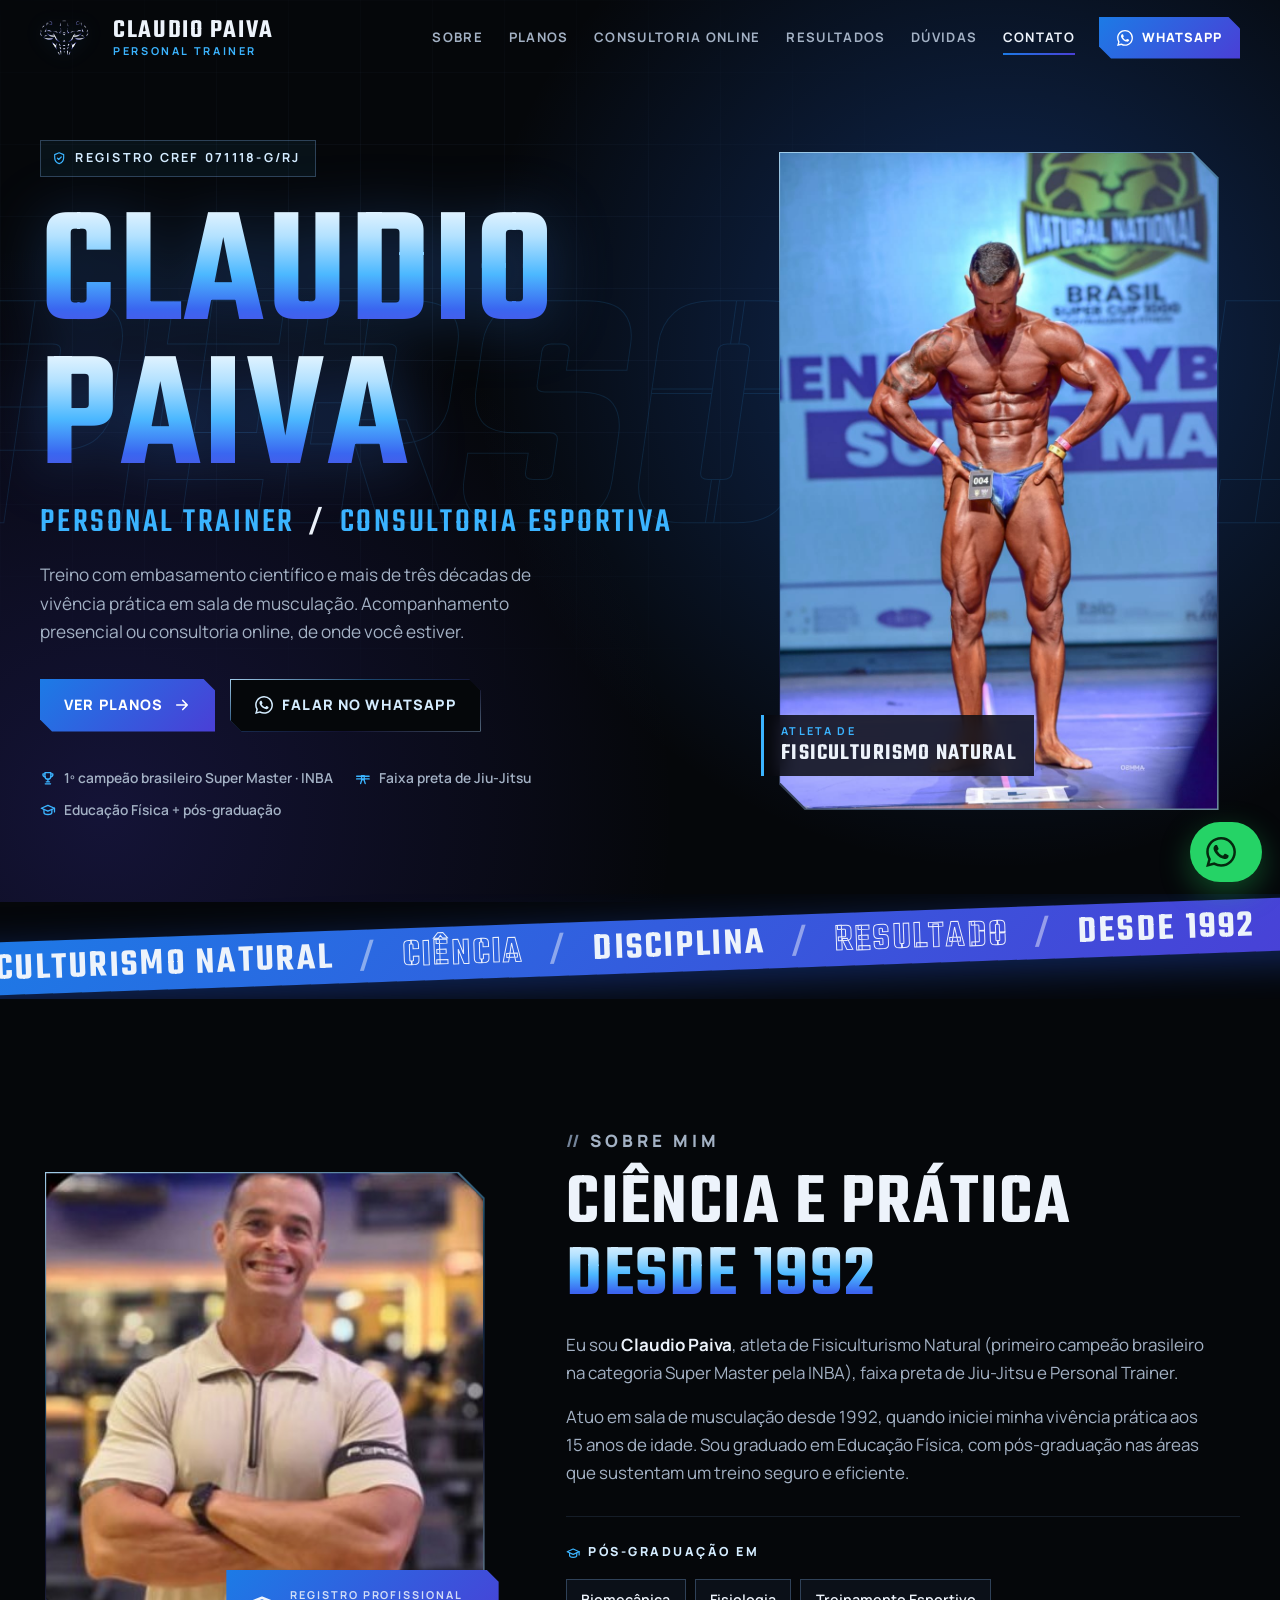
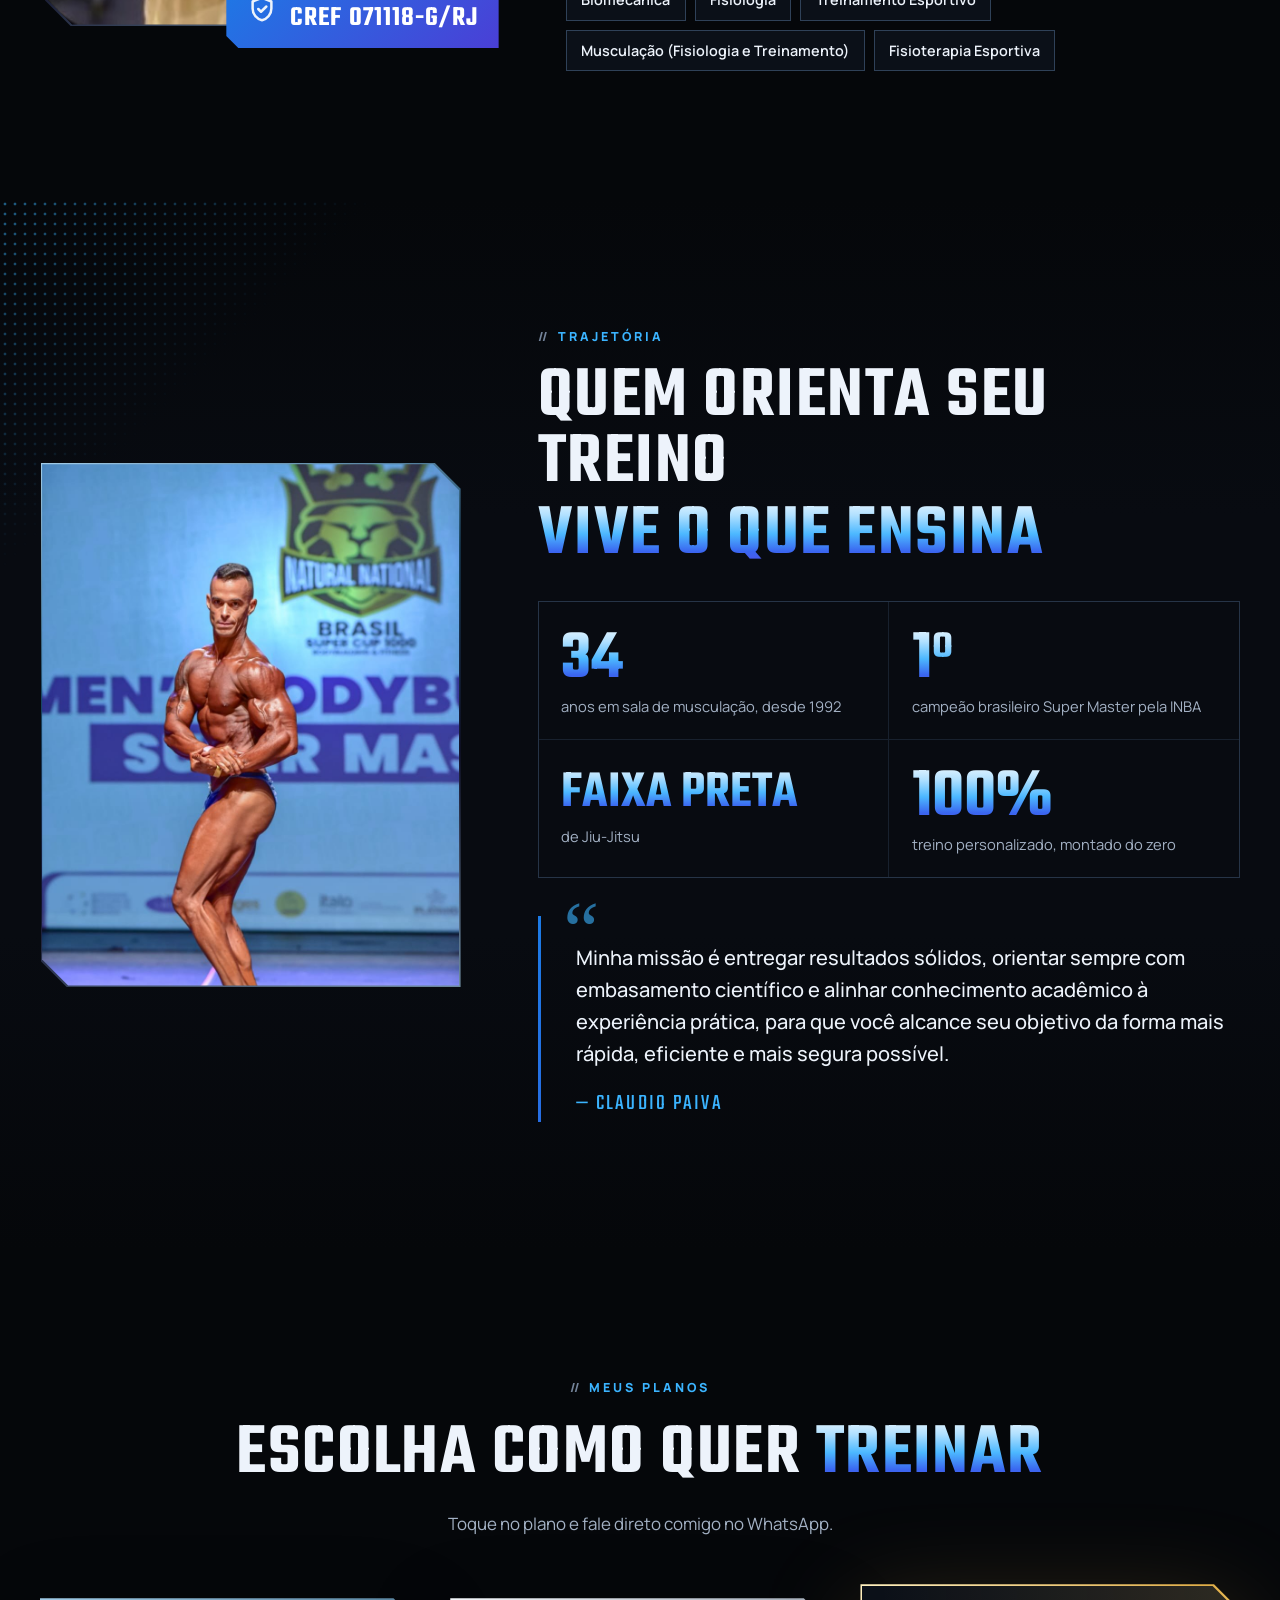
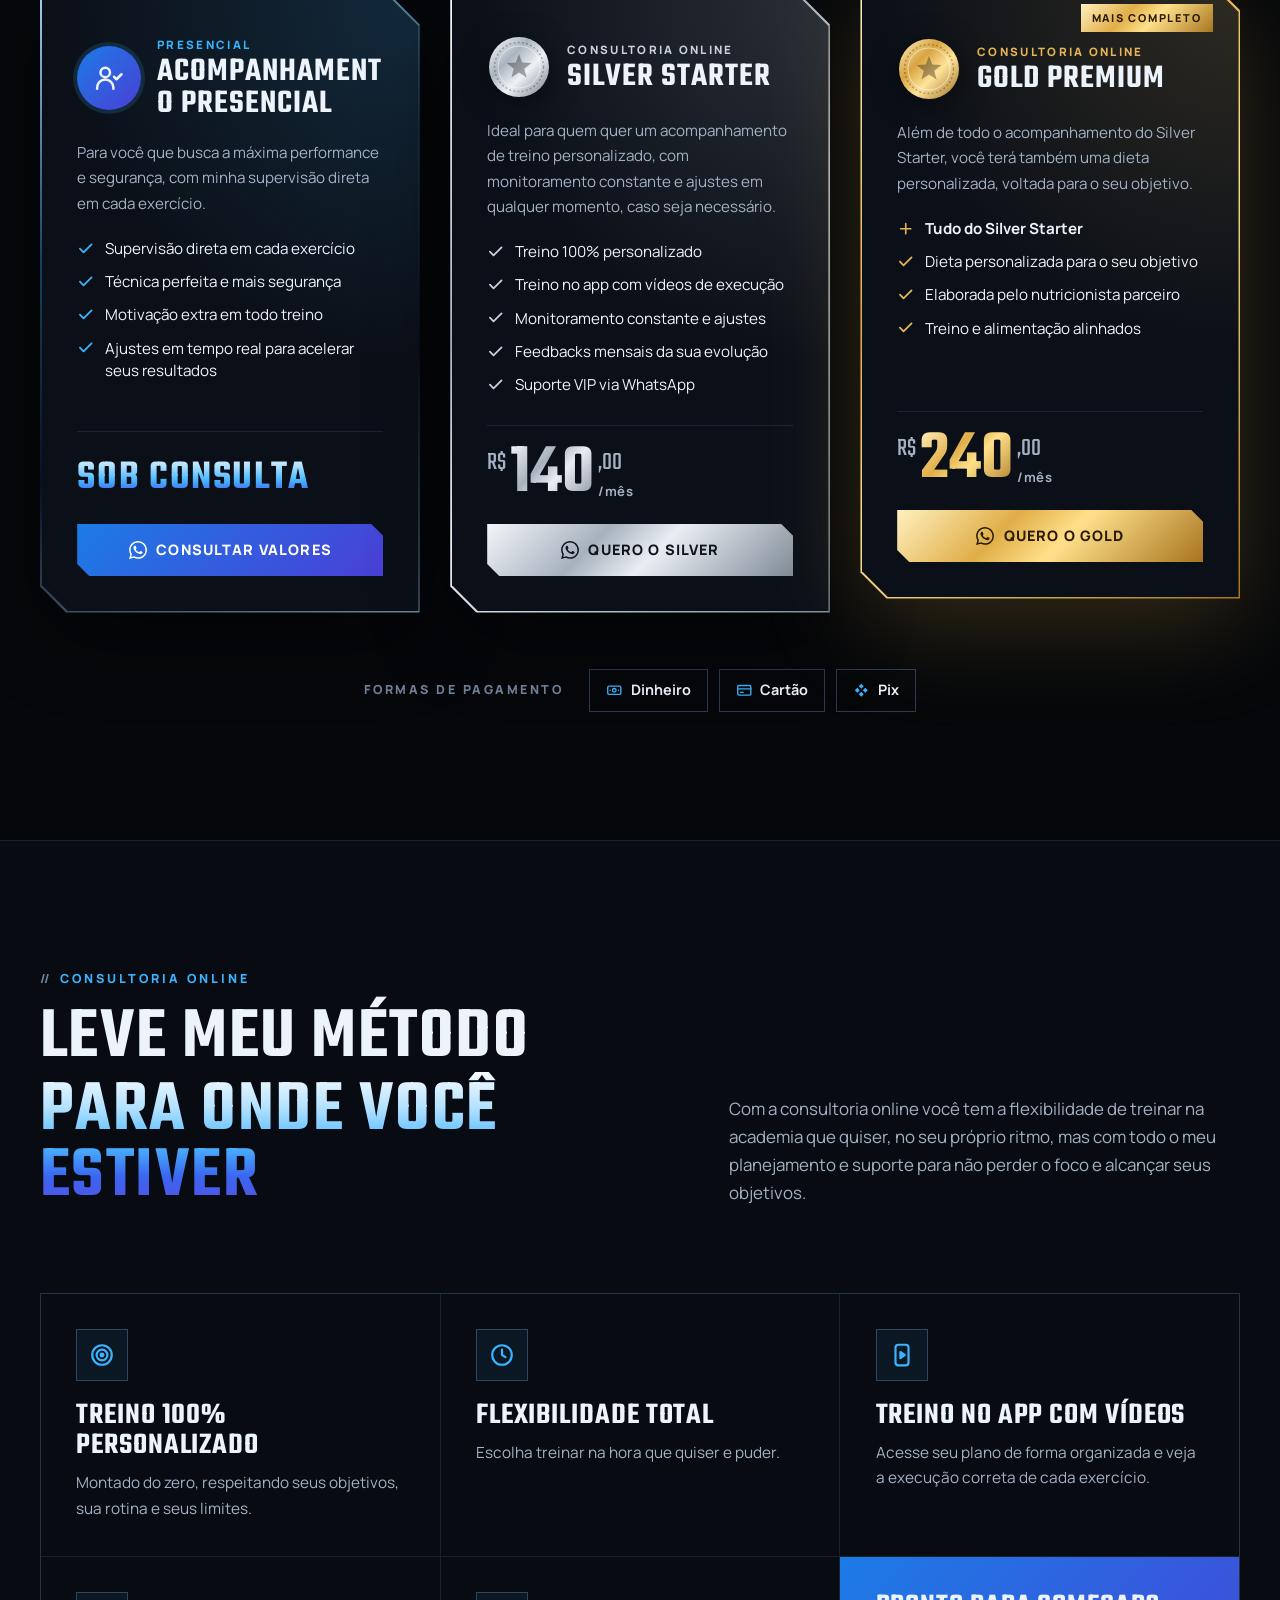
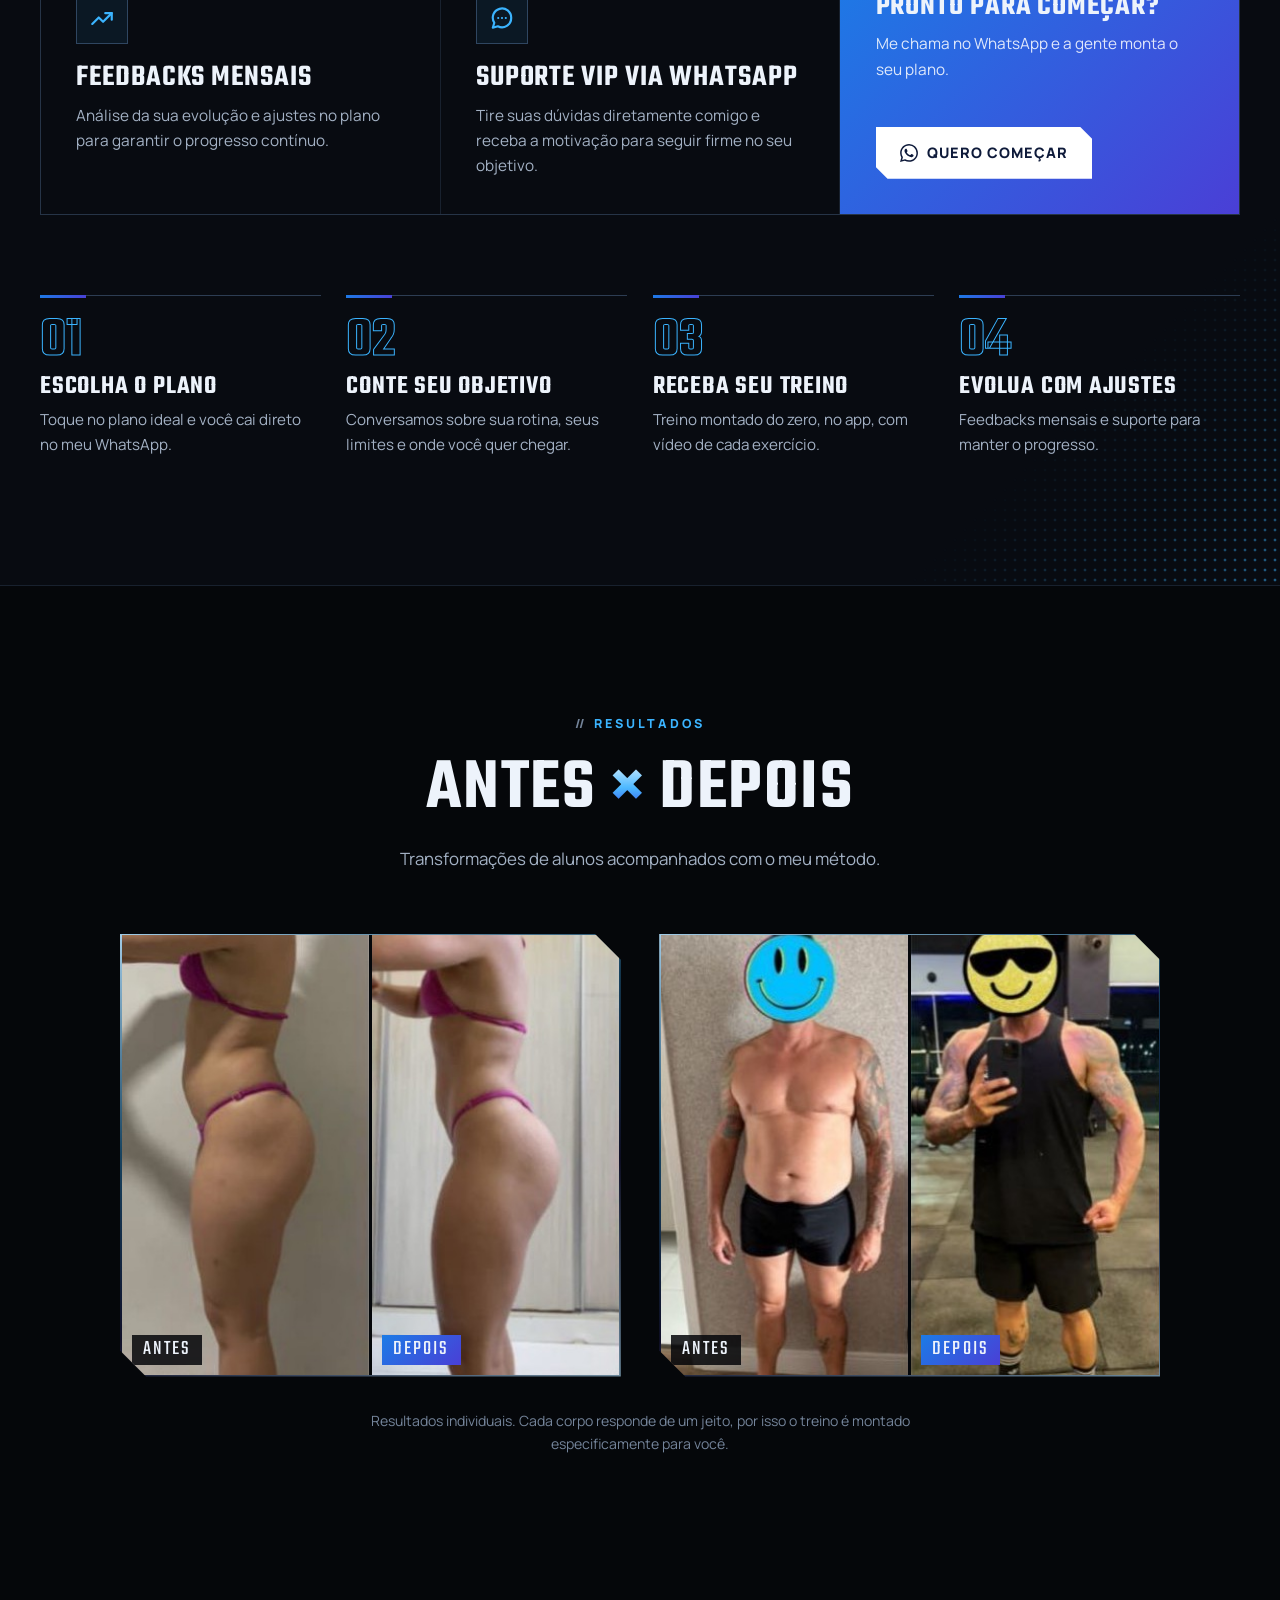
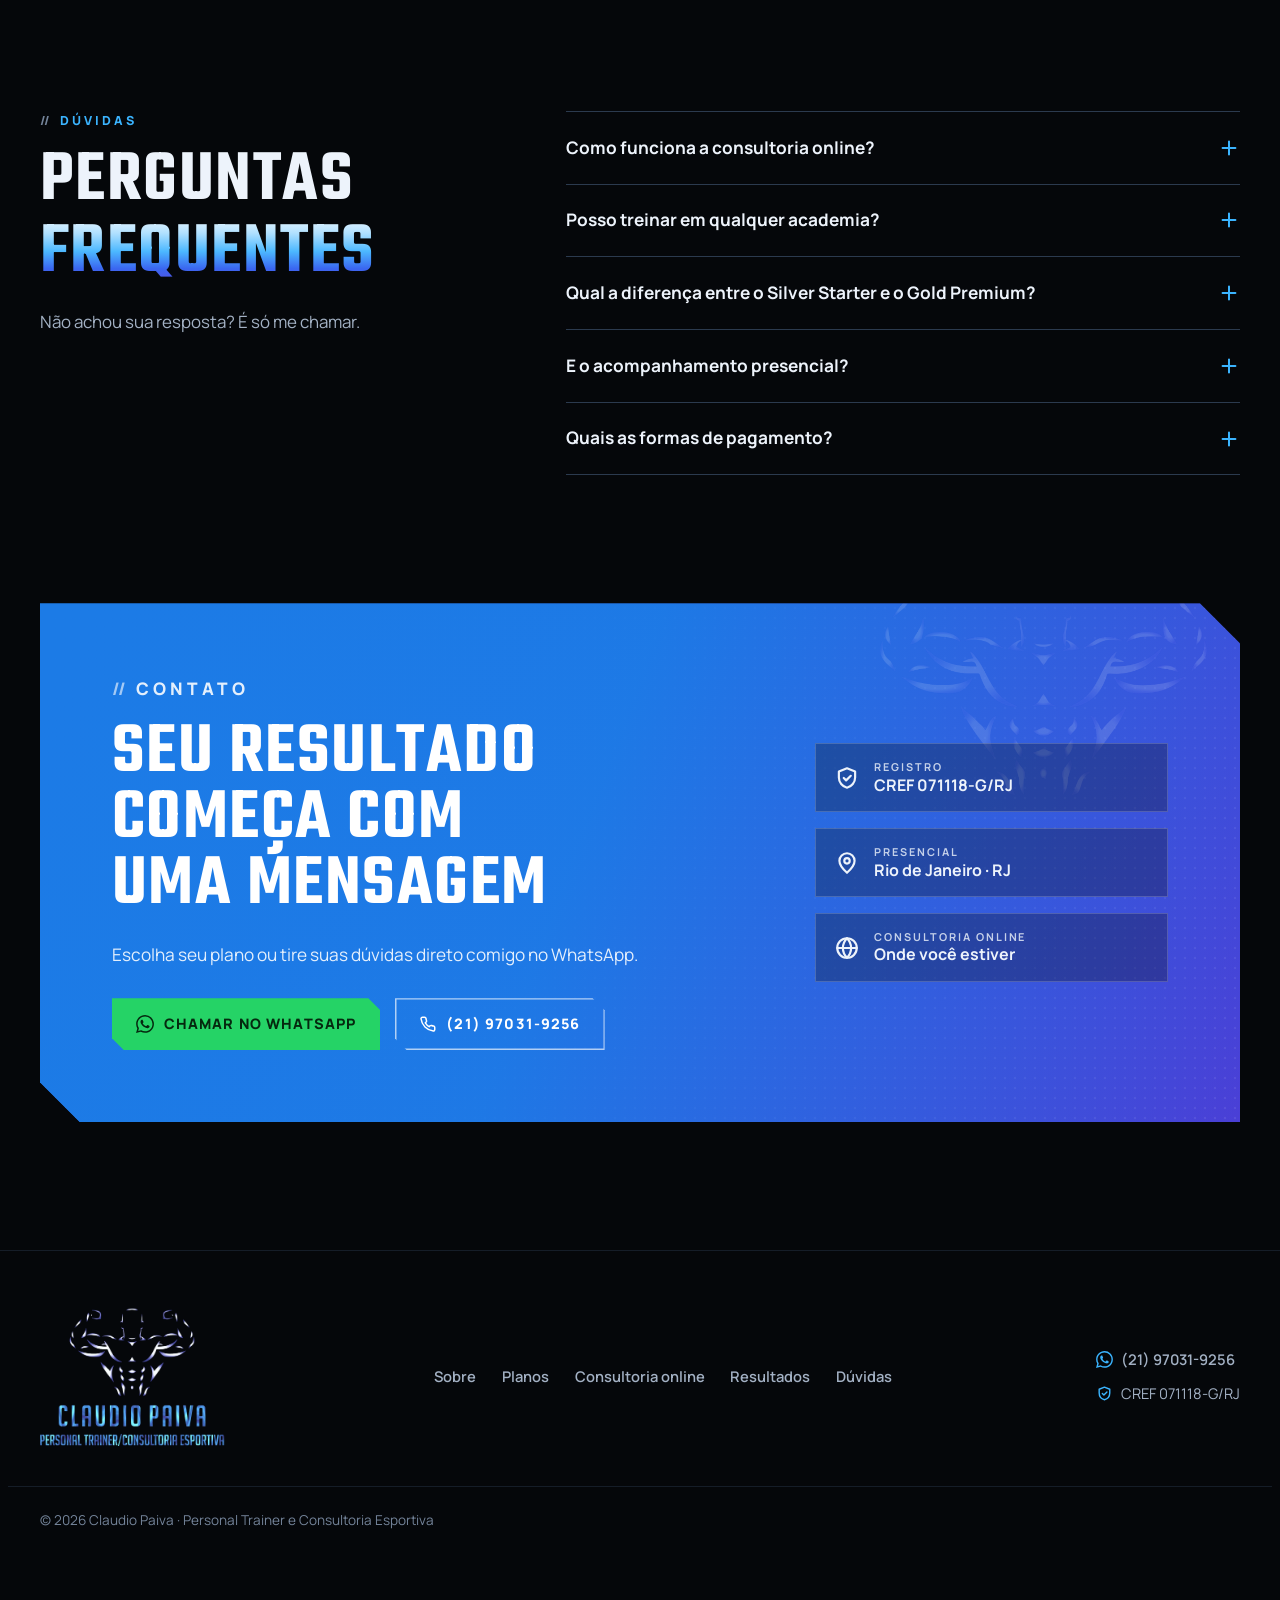
==== commit f7ab8903: "Indica que os planos de consultoria são mensais Mostra "/mês" nos preços do Silver Starter e do Gold" ====
--- a/index.html
+++ b/index.html
@@ -8,14 +8,16 @@
   <meta name="theme-color" content="#05070a">
   <script>document.documentElement.classList.add('js')</script>
 
-  <!-- Compartilhamento (WhatsApp, Instagram, Facebook).
-       Depois de publicar, troque os caminhos de og:url e og:image pelo endereço completo do site. -->
+  <link rel="canonical" href="https://micaelpantanal.github.io/claudio-paiva-personal/">
+
+  <!-- Compartilhamento (WhatsApp, Instagram, Facebook). Se o endereço do site mudar, atualize og:url e og:image. -->
   <meta property="og:type" content="website">
+  <meta property="og:url" content="https://micaelpantanal.github.io/claudio-paiva-personal/">
   <meta property="og:locale" content="pt_BR">
   <meta property="og:site_name" content="Claudio Paiva · Personal Trainer">
   <meta property="og:title" content="Claudio Paiva | Personal Trainer e Consultoria Esportiva">
   <meta property="og:description" content="Treino 100% personalizado, com embasamento científico e mais de 30 anos de experiência. Presencial ou online.">
-  <meta property="og:image" content="assets/img/og-image.jpg">
+  <meta property="og:image" content="https://micaelpantanal.github.io/claudio-paiva-personal/assets/img/og-image.jpg">
   <meta property="og:image:width" content="1200">
   <meta property="og:image:height" content="630">
   <meta name="twitter:card" content="summary_large_image">
@@ -35,9 +37,10 @@
     "@context": "https://schema.org",
     "@type": "ProfessionalService",
     "name": "Claudio Paiva · Personal Trainer e Consultoria Esportiva",
-    "image": "assets/img/og-image.jpg",
+    "image": "https://micaelpantanal.github.io/claudio-paiva-personal/assets/img/og-image.jpg",
+    "url": "https://micaelpantanal.github.io/claudio-paiva-personal/",
     "telephone": "+55 21 97031-9256",
-    "priceRange": "R$ 140 – R$ 240",
+    "priceRange": "R$ 140 – R$ 240 por mês",
     "paymentAccepted": "Dinheiro, Cartão, Pix",
     "address": { "@type": "PostalAddress", "addressLocality": "Rio de Janeiro", "addressRegion": "RJ", "addressCountry": "BR" },
     "founder": {
@@ -285,9 +288,9 @@
                   <li><svg class="i" aria-hidden="true"><use href="#i-check"/></svg> Suporte VIP via WhatsApp</li>
                 </ul>
                 <div class="plan-price">
-                  <span class="cur">R$</span><span class="val">140</span><span class="cents">,00</span>
-                </div>
-                <a class="btn btn-silver btn-block cut-sm" href="https://wa.me/5521970319256" data-wa="Olá, Claudio! Vim pelo site e quero contratar o Plano Consultoria Silver Starter (R$ 140,00). Como faço para começar?">
+                  <span class="cur">R$</span><span class="val">140</span><span class="tail"><span class="cents">,00</span><span class="per">/mês</span></span>
+                </div>
+                <a class="btn btn-silver btn-block cut-sm" href="https://wa.me/5521970319256" data-wa="Olá, Claudio! Vim pelo site e quero contratar o Plano Consultoria Silver Starter (R$ 140,00 por mês). Como faço para começar?">
                   <svg class="i" aria-hidden="true"><use href="#i-wa"/></svg> Quero o Silver
                 </a>
               </div>
@@ -314,9 +317,9 @@
                   <li><svg class="i" aria-hidden="true"><use href="#i-check"/></svg> Treino e alimentação alinhados</li>
                 </ul>
                 <div class="plan-price">
-                  <span class="cur">R$</span><span class="val">240</span><span class="cents">,00</span>
-                </div>
-                <a class="btn btn-gold btn-block cut-sm" href="https://wa.me/5521970319256" data-wa="Olá, Claudio! Vim pelo site e quero contratar o Plano Consultoria Gold Premium (R$ 240,00). Como faço para começar?">
+                  <span class="cur">R$</span><span class="val">240</span><span class="tail"><span class="cents">,00</span><span class="per">/mês</span></span>
+                </div>
+                <a class="btn btn-gold btn-block cut-sm" href="https://wa.me/5521970319256" data-wa="Olá, Claudio! Vim pelo site e quero contratar o Plano Consultoria Gold Premium (R$ 240,00 por mês). Como faço para começar?">
                   <svg class="i" aria-hidden="true"><use href="#i-wa"/></svg> Quero o Gold
                 </a>
               </div>
@@ -480,7 +483,7 @@
           </details>
           <details class="reveal">
             <summary>Quais as formas de pagamento? <svg class="i" aria-hidden="true"><use href="#i-plus"/></svg></summary>
-            <p>Dinheiro, cartão ou Pix.</p>
+            <p>Dinheiro, cartão ou Pix. Os planos de consultoria online são mensais.</p>
           </details>
         </div>
       </div>
--- a/assets/css/style.css
+++ b/assets/css/style.css
@@ -549,6 +549,9 @@
 .plan-price .cur { font-size: 1.6rem; margin-top: .45rem; color: var(--muted); }
 .plan-price .val { font-size: 4.4rem; font-weight: 600; }
 .plan-price .cents { font-size: 1.6rem; margin-top: .45rem; color: var(--muted); }
+.plan-price .tail { display: flex; flex-direction: column; justify-content: space-between; align-self: stretch; }
+.plan-price .tail .cents { margin-top: .45rem; }
+.plan-price .per { margin-bottom: .45rem; font-family: var(--font-body); font-size: .82rem; font-weight: 700; letter-spacing: .04em; color: var(--muted); line-height: 1; }
 .plan--silver .plan-price .val { background: var(--grad-silver); -webkit-background-clip: text; background-clip: text; color: transparent; }
 .plan--gold .plan-price .val { background: var(--grad-gold); -webkit-background-clip: text; background-clip: text; color: transparent; }
 .plan-price--ask .val { font-size: 2.6rem; padding-block: .62rem .5rem; text-transform: uppercase; letter-spacing: .04em; }
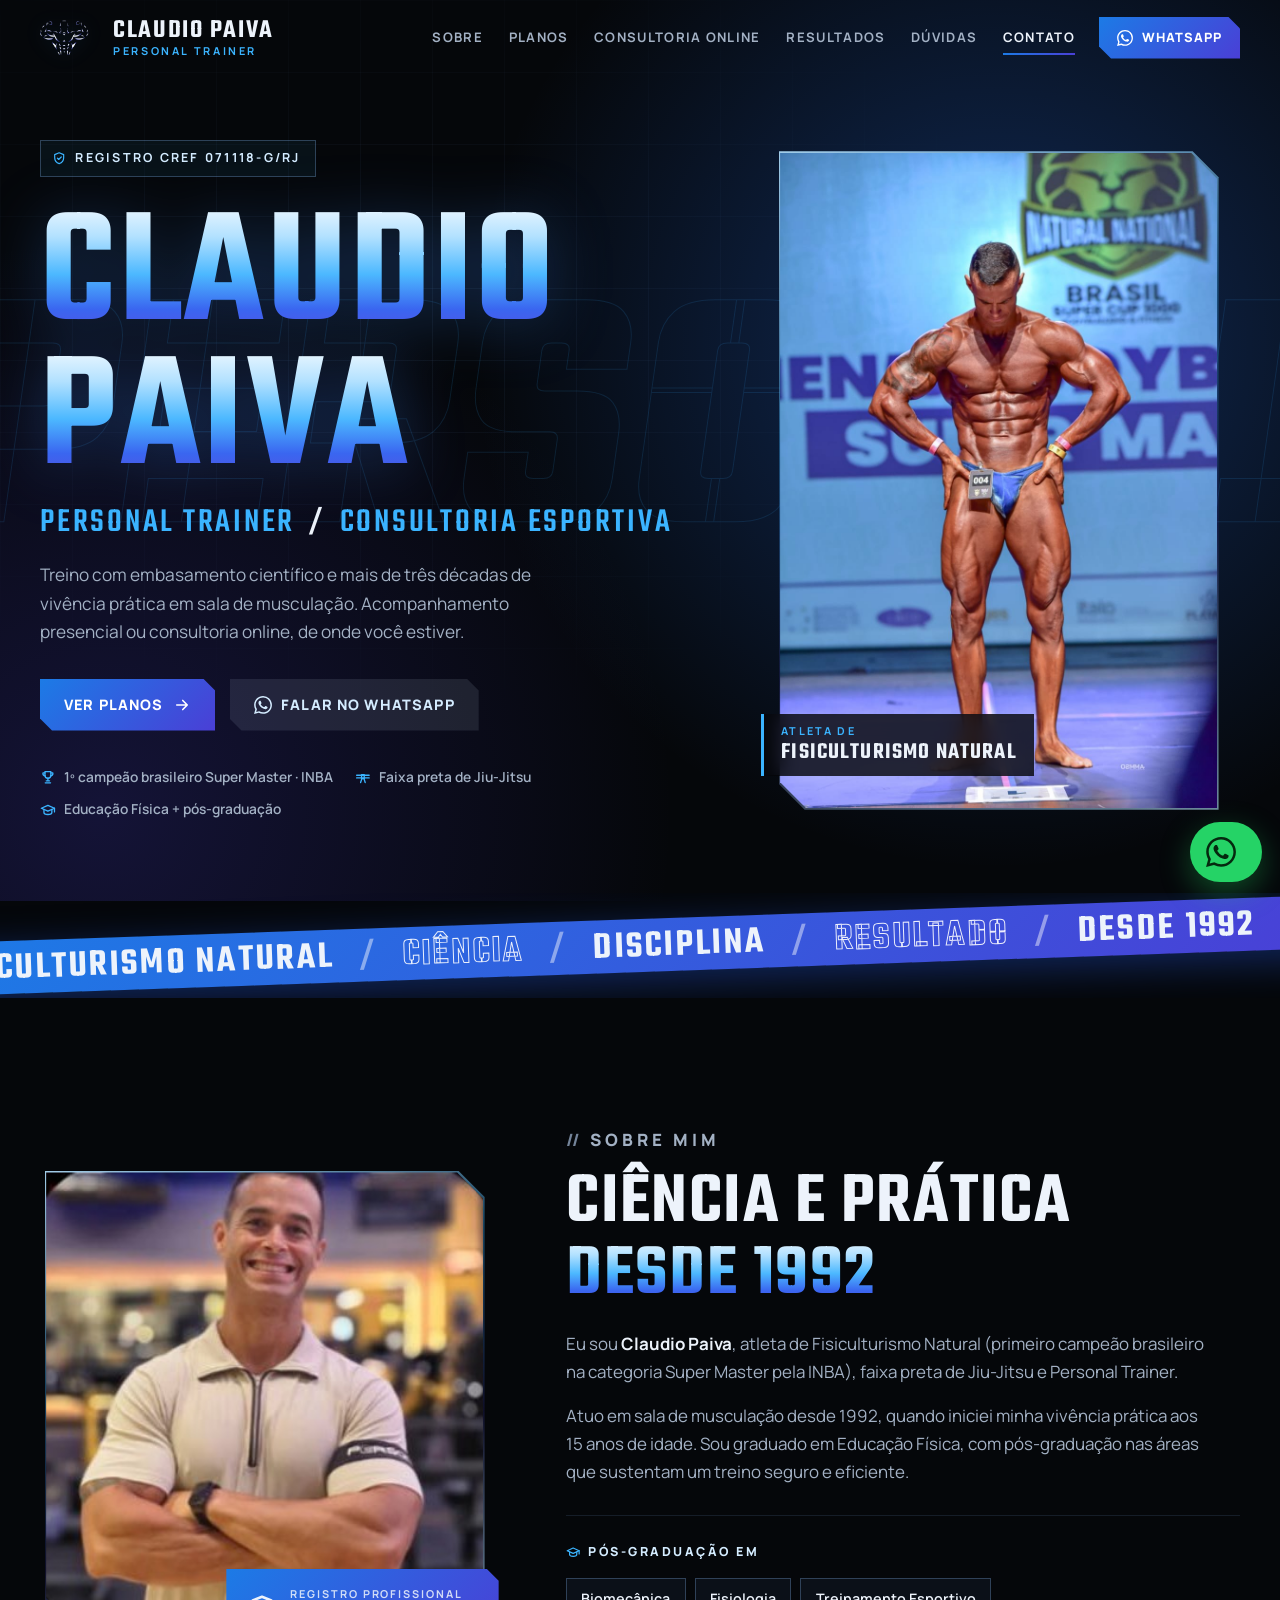
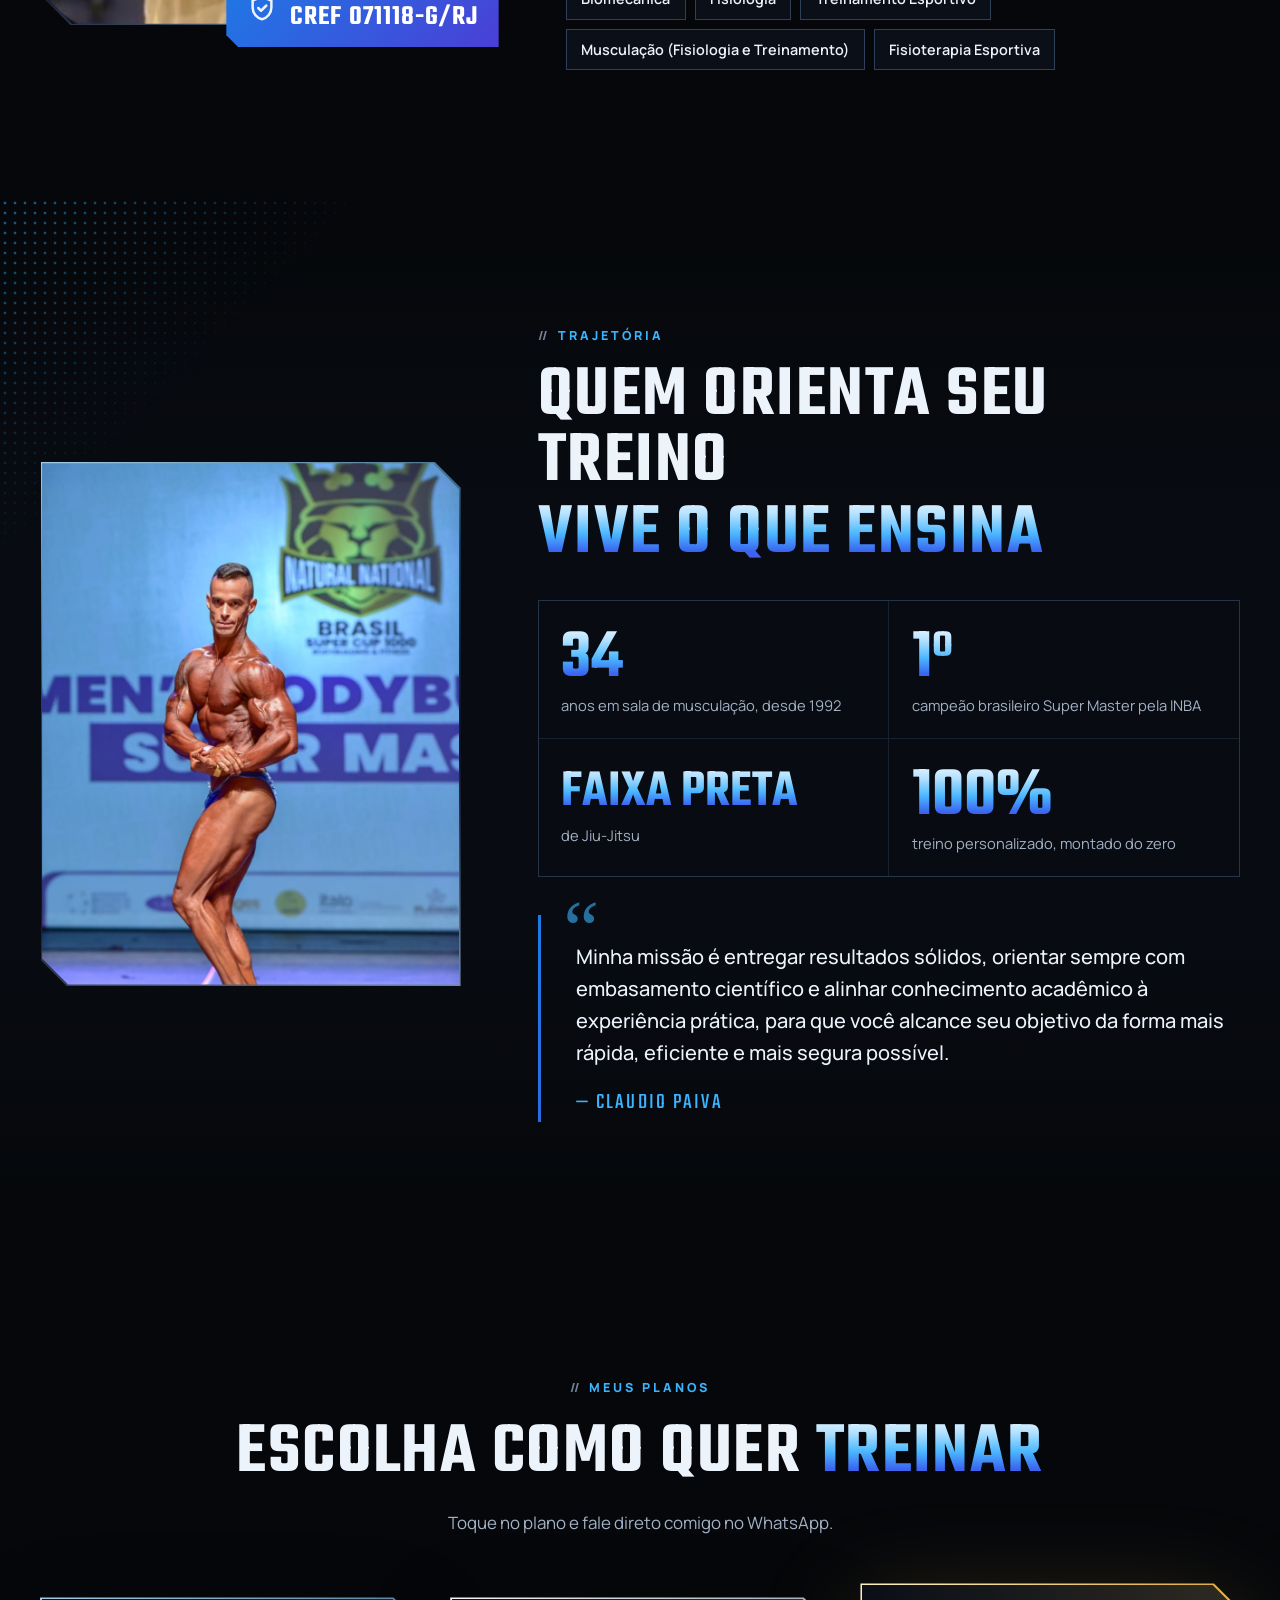
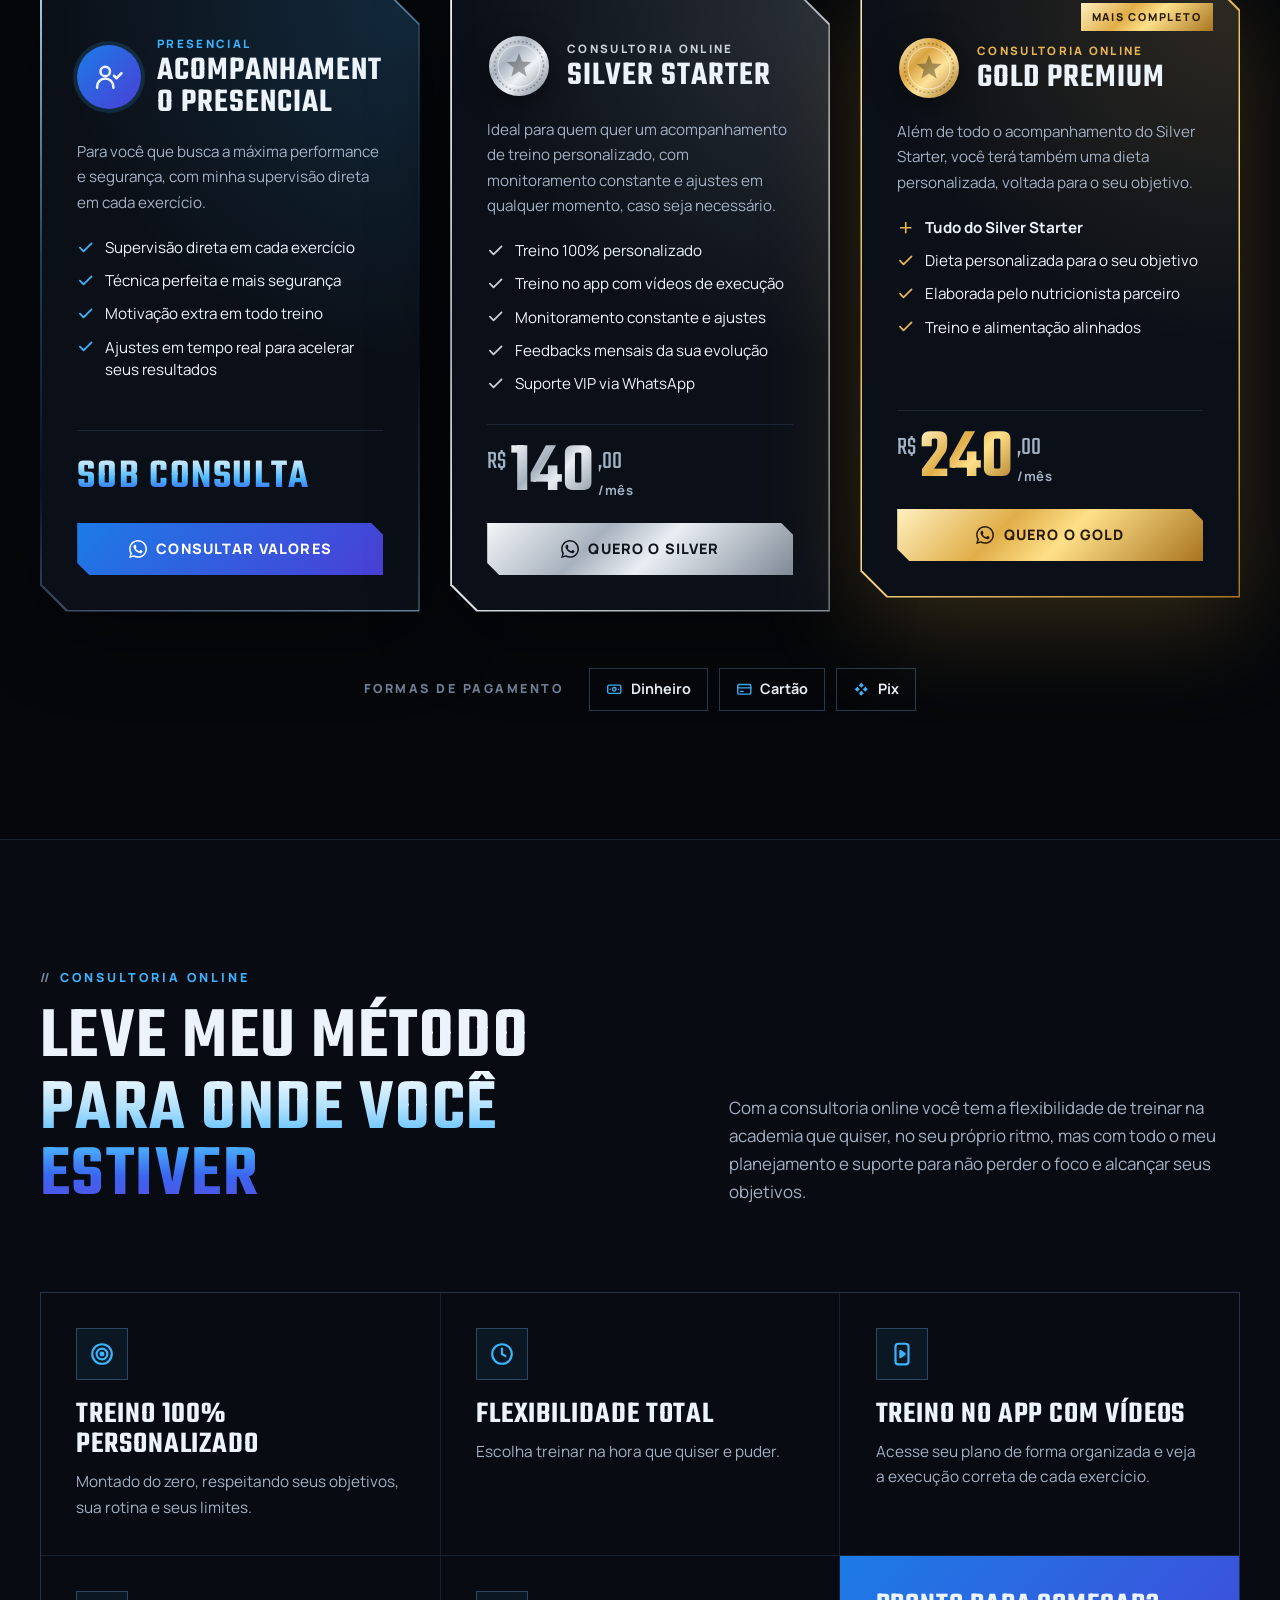
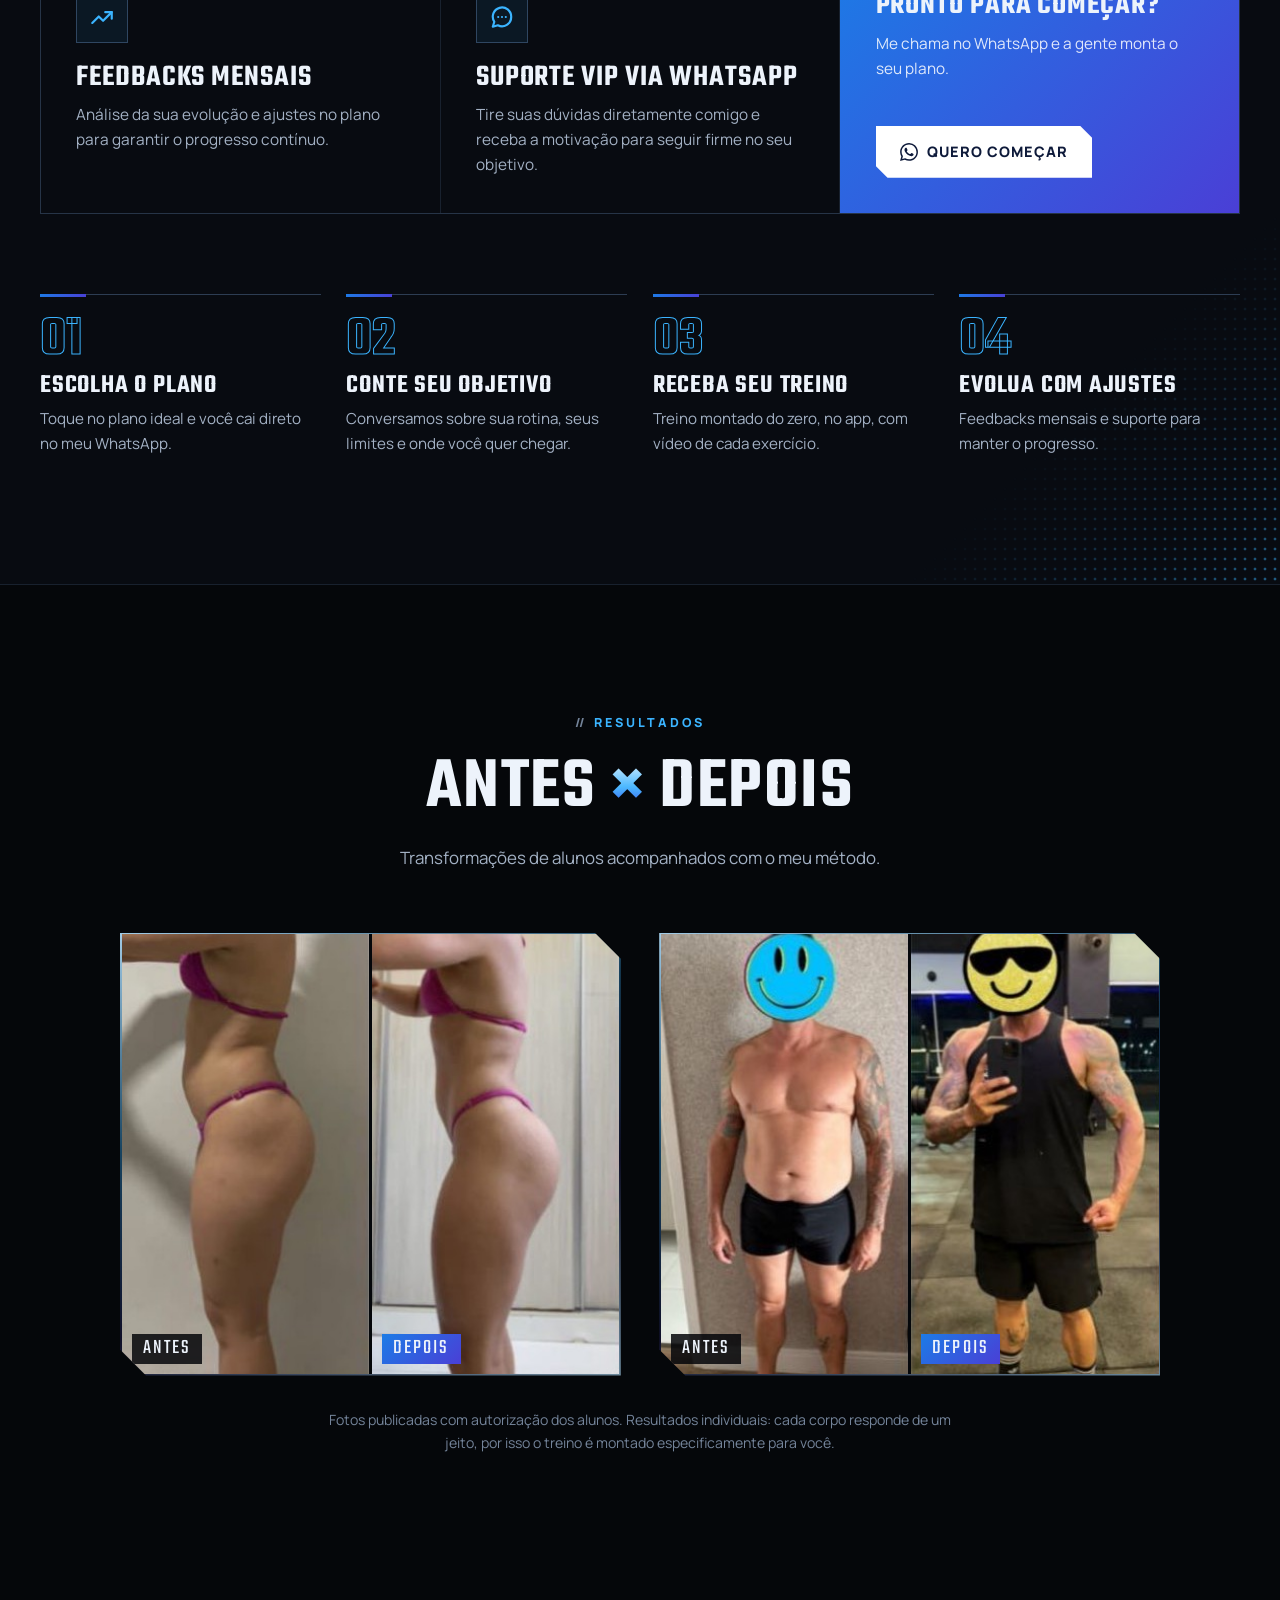
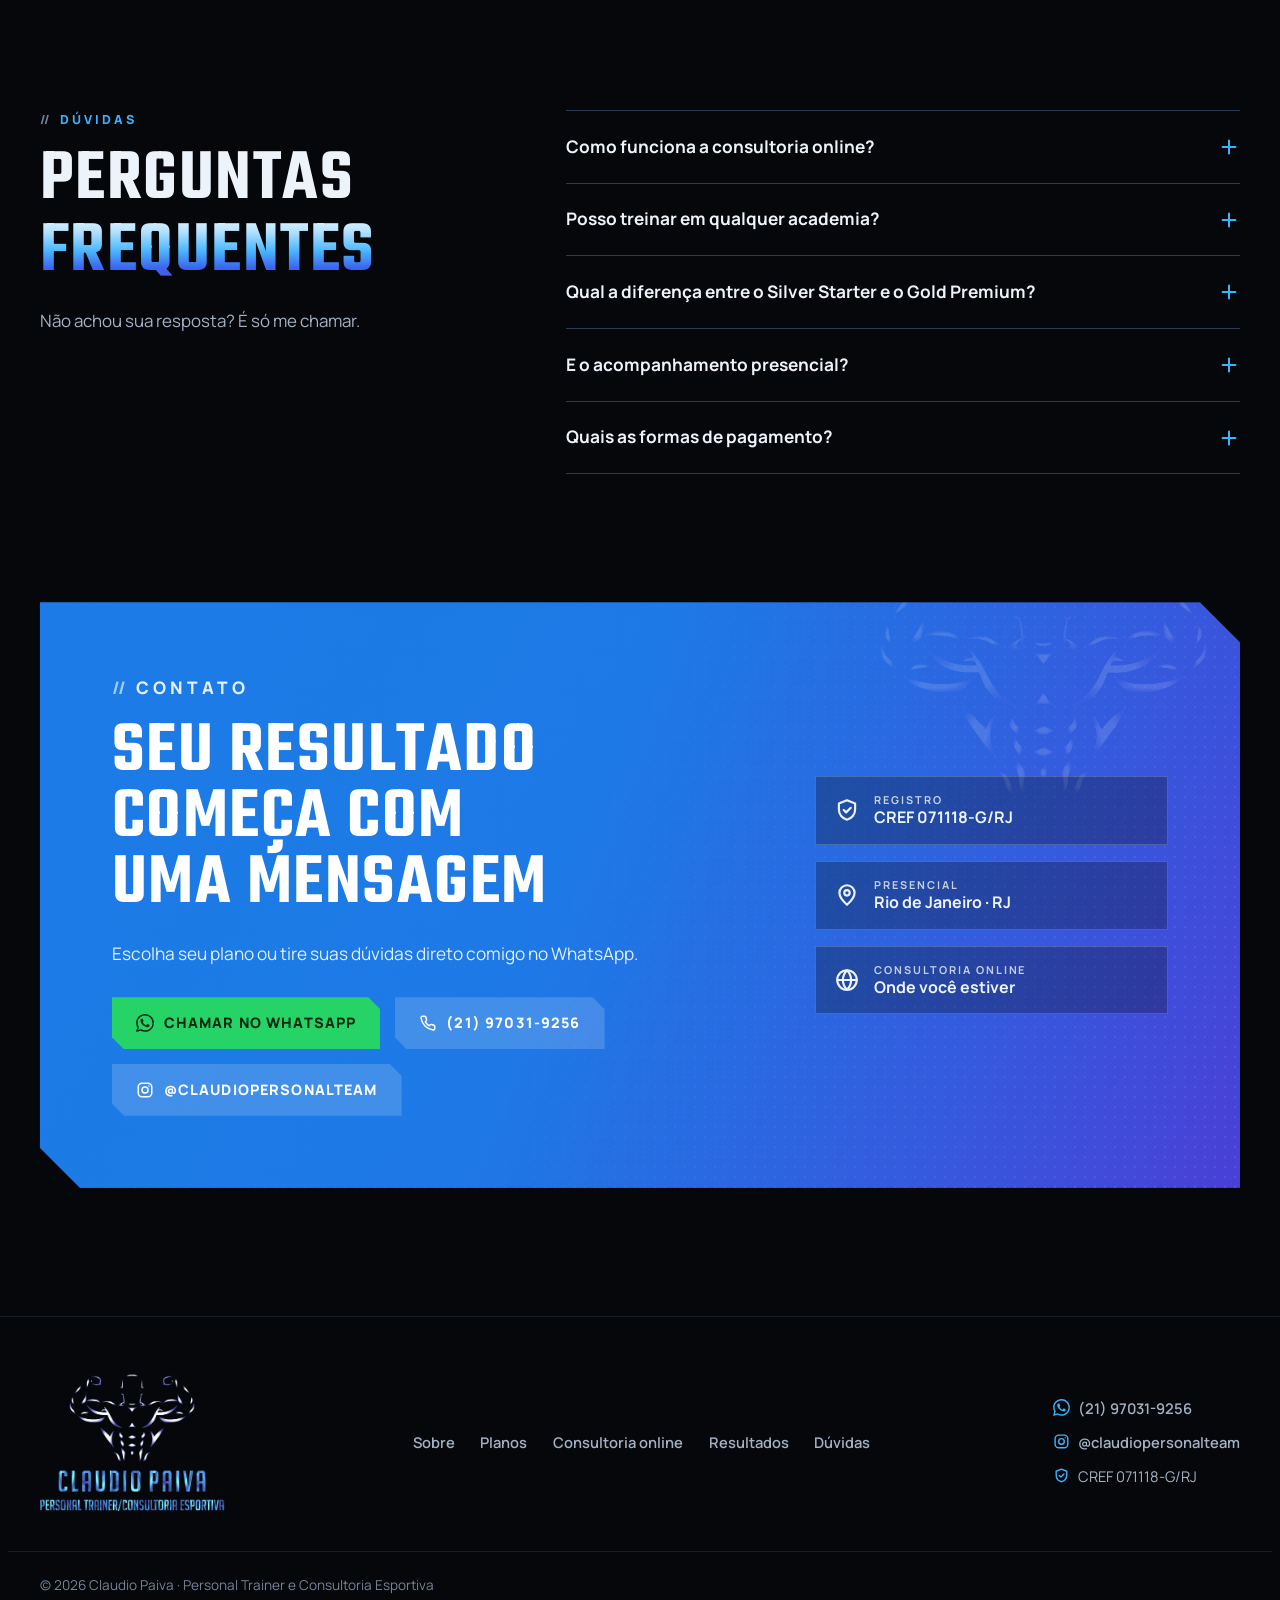
==== commit 2df9fb33: "Adiciona Instagram e nota de autorização das fotos - Link para @claudiopersonalteam no contato, no r" ====
--- a/index.html
+++ b/index.html
@@ -42,6 +42,7 @@
     "telephone": "+55 21 97031-9256",
     "priceRange": "R$ 140 – R$ 240 por mês",
     "paymentAccepted": "Dinheiro, Cartão, Pix",
+    "sameAs": ["https://www.instagram.com/claudiopersonalteam/"],
     "address": { "@type": "PostalAddress", "addressLocality": "Rio de Janeiro", "addressRegion": "RJ", "addressCountry": "BR" },
     "founder": {
       "@type": "Person",
@@ -75,6 +76,7 @@
       <symbol id="i-pix" viewBox="0 0 24 24"><path fill="currentColor" d="M12 2.6 15.6 6.2 12 9.8 8.4 6.2zM12 14.2l3.6 3.6-3.6 3.6-3.6-3.6zM6.2 8.4 9.8 12l-3.6 3.6L2.6 12zM17.8 8.4l3.6 3.6-3.6 3.6-3.6-3.6z"/></symbol>
       <symbol id="i-pin" viewBox="0 0 24 24"><g fill="none" stroke="currentColor" stroke-width="2" stroke-linecap="round" stroke-linejoin="round"><path d="M12 21s-7-6.1-7-11a7 7 0 0 1 14 0c0 4.9-7 11-7 11z"/><circle cx="12" cy="10" r="2.5"/></g></symbol>
       <symbol id="i-globe" viewBox="0 0 24 24"><g fill="none" stroke="currentColor" stroke-width="2" stroke-linecap="round" stroke-linejoin="round"><circle cx="12" cy="12" r="9"/><path d="M3 12h18M12 3c2.5 2.6 3.8 5.6 3.8 9s-1.3 6.4-3.8 9c-2.5-2.6-3.8-5.6-3.8-9S9.5 5.6 12 3z"/></g></symbol>
+      <symbol id="i-insta" viewBox="0 0 24 24"><g fill="none" stroke="currentColor" stroke-width="2" stroke-linecap="round" stroke-linejoin="round"><rect x="3" y="3" width="18" height="18" rx="5"/><circle cx="12" cy="12" r="4"/><circle cx="17.3" cy="6.7" r=".9" fill="currentColor" stroke="none"/></g></symbol>
       <symbol id="i-phone" viewBox="0 0 24 24"><path fill="none" stroke="currentColor" stroke-width="2" stroke-linecap="round" stroke-linejoin="round" d="M21 16.6v2.8a1.9 1.9 0 0 1-2 1.9A18.6 18.6 0 0 1 2.7 5 1.9 1.9 0 0 1 4.6 3h2.8a1.9 1.9 0 0 1 1.9 1.6c.1.9.4 1.8.7 2.6a1.9 1.9 0 0 1-.4 2L8.4 10.4a15 15 0 0 0 5.2 5.2l1.2-1.2a1.9 1.9 0 0 1 2-.4c.8.3 1.7.6 2.6.7a1.9 1.9 0 0 1 1.6 1.9z"/></symbol>
       <!-- Medalhas dos planos (inspiradas nas moedas do cartão) -->
       <linearGradient id="g-silver" x1="0" y1="0" x2="1" y2="1"><stop offset="0" stop-color="#ffffff"/><stop offset=".35" stop-color="#aab4c0"/><stop offset=".6" stop-color="#eef2f6"/><stop offset="1" stop-color="#6d7783"/></linearGradient>
@@ -451,7 +453,7 @@
           </figure>
         </div>
 
-        <p class="note reveal">Resultados individuais. Cada corpo responde de um jeito, por isso o treino é montado especificamente para você.</p>
+        <p class="note reveal">Fotos publicadas com autorização dos alunos. Resultados individuais: cada corpo responde de um jeito, por isso o treino é montado especificamente para você.</p>
       </div>
     </section>
 
@@ -505,6 +507,9 @@
               <a class="btn btn-outline-light cut-sm" href="tel:+5521970319256">
                 <svg class="i" aria-hidden="true"><use href="#i-phone"/></svg> (21) 97031-9256
               </a>
+              <a class="btn btn-outline-light cut-sm" href="https://www.instagram.com/claudiopersonalteam/" target="_blank" rel="noopener">
+                <svg class="i" aria-hidden="true"><use href="#i-insta"/></svg> @claudiopersonalteam
+              </a>
             </div>
           </div>
           <ul class="cta-info">
@@ -531,6 +536,7 @@
       </nav>
       <div class="footer-contact">
         <a href="https://wa.me/5521970319256" data-wa="Olá, Claudio! Vim pelo site."><svg class="i" aria-hidden="true"><use href="#i-wa"/></svg> (21) 97031-9256</a>
+        <a href="https://www.instagram.com/claudiopersonalteam/" target="_blank" rel="noopener"><svg class="i" aria-hidden="true"><use href="#i-insta"/></svg> @claudiopersonalteam</a>
         <span><svg class="i" aria-hidden="true"><use href="#i-shield"/></svg> CREF 071118-G/RJ</span>
       </div>
     </div>
--- a/assets/css/style.css
+++ b/assets/css/style.css
@@ -127,19 +127,14 @@
 .btn-sm { min-height: 42px; padding: .55rem 1.1rem; font-size: .8rem; }
 .btn-block { width: 100%; }
 
-.btn-ghost {
-  --btn-bg: linear-gradient(var(--bg), var(--bg)) padding-box, var(--grad-frame) border-box;
-  --btn-ink: var(--ice);
-  border: 1px solid transparent;
-}
+.btn-ghost { --btn-bg: rgba(212, 236, 255, .1); --btn-ink: var(--ice); }
+.btn-ghost:hover { --btn-bg: rgba(212, 236, 255, .16); }
 .btn-silver { --btn-bg: var(--grad-silver); --btn-ink: #10151c; }
 .btn-gold { --btn-bg: var(--grad-gold); --btn-ink: #2a1a03; }
 .btn-wa { --btn-bg: var(--wa); --btn-ink: var(--wa-ink); }
 .btn-light { --btn-bg: #fff; --btn-ink: #0e1a3a; }
-.btn-outline-light {
-  --btn-bg: transparent; --btn-ink: #fff;
-  box-shadow: inset 0 0 0 1.5px rgba(255, 255, 255, .65);
-}
+.btn-outline-light { --btn-bg: rgba(255, 255, 255, .16); --btn-ink: #fff; }
+.btn-outline-light:hover { --btn-bg: rgba(255, 255, 255, .24); }
 
 /* ---------- Cabeçalho ---------- */
 .site-header {
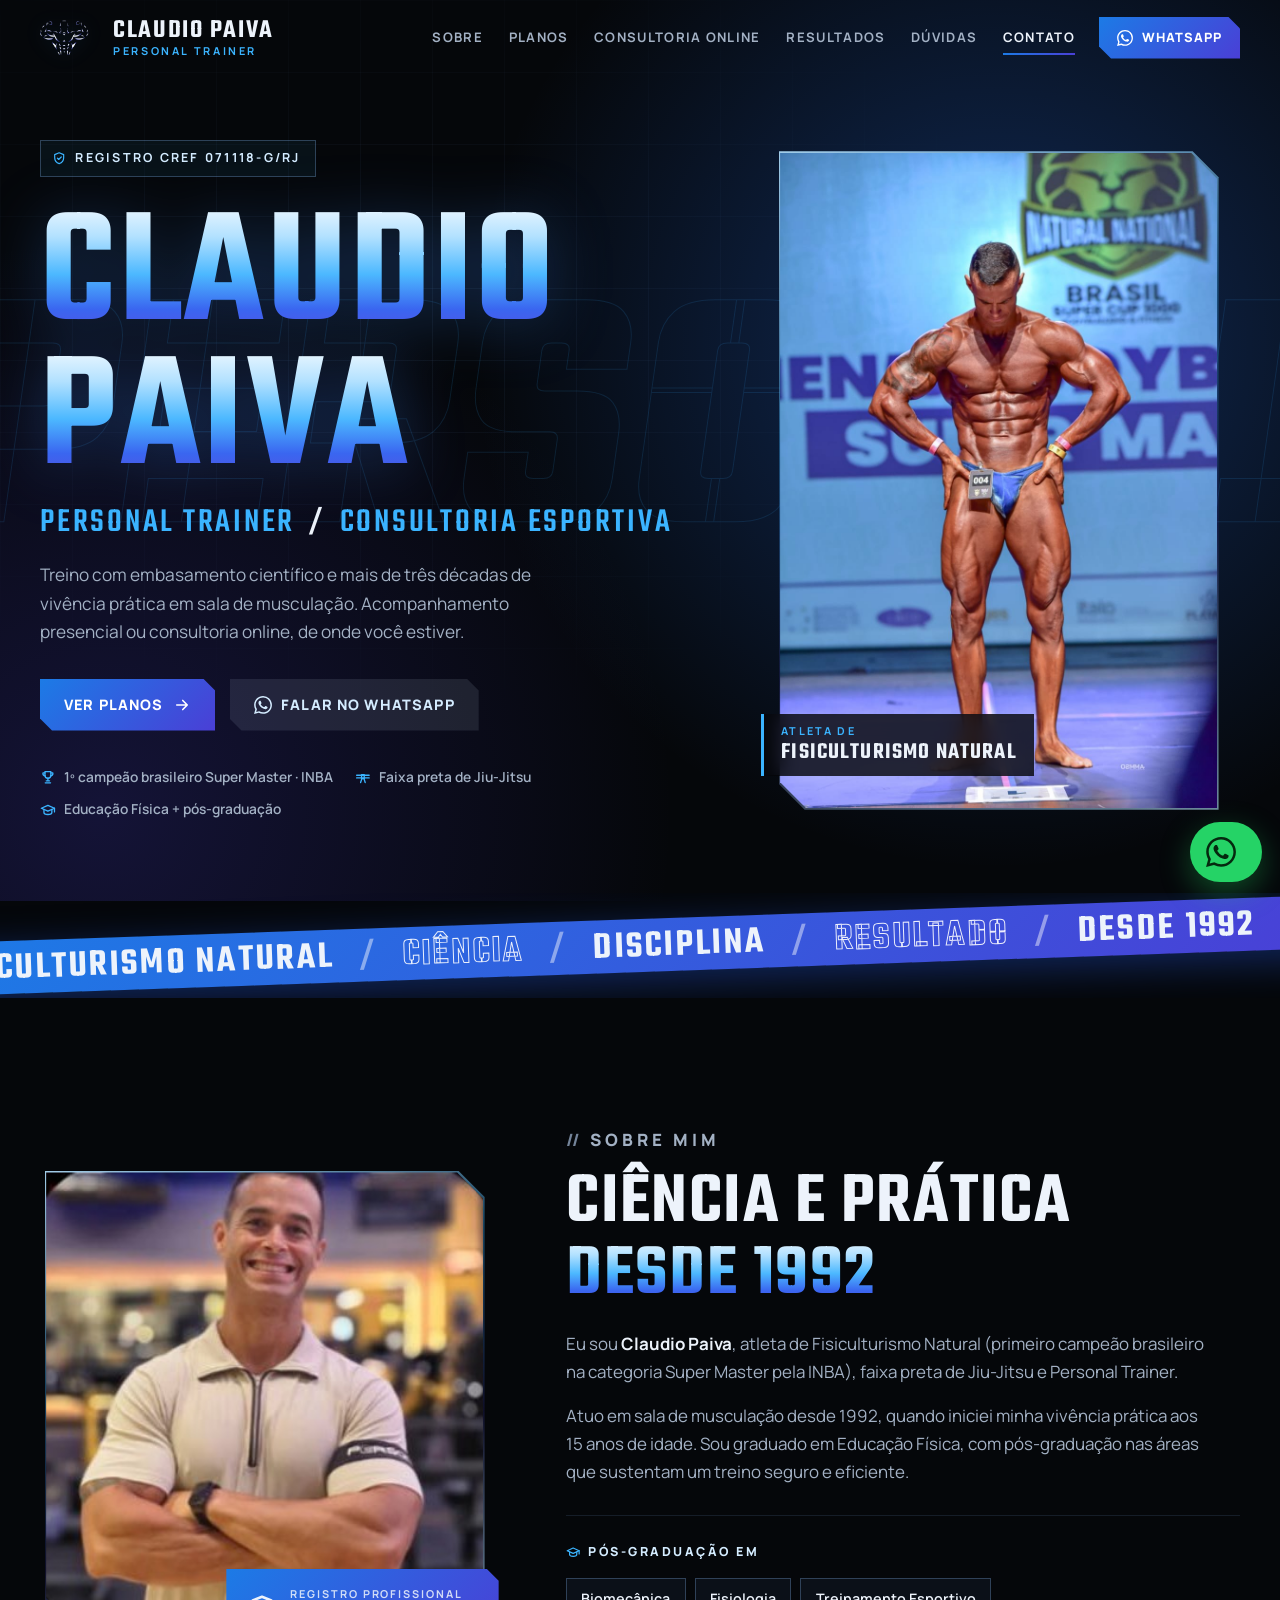
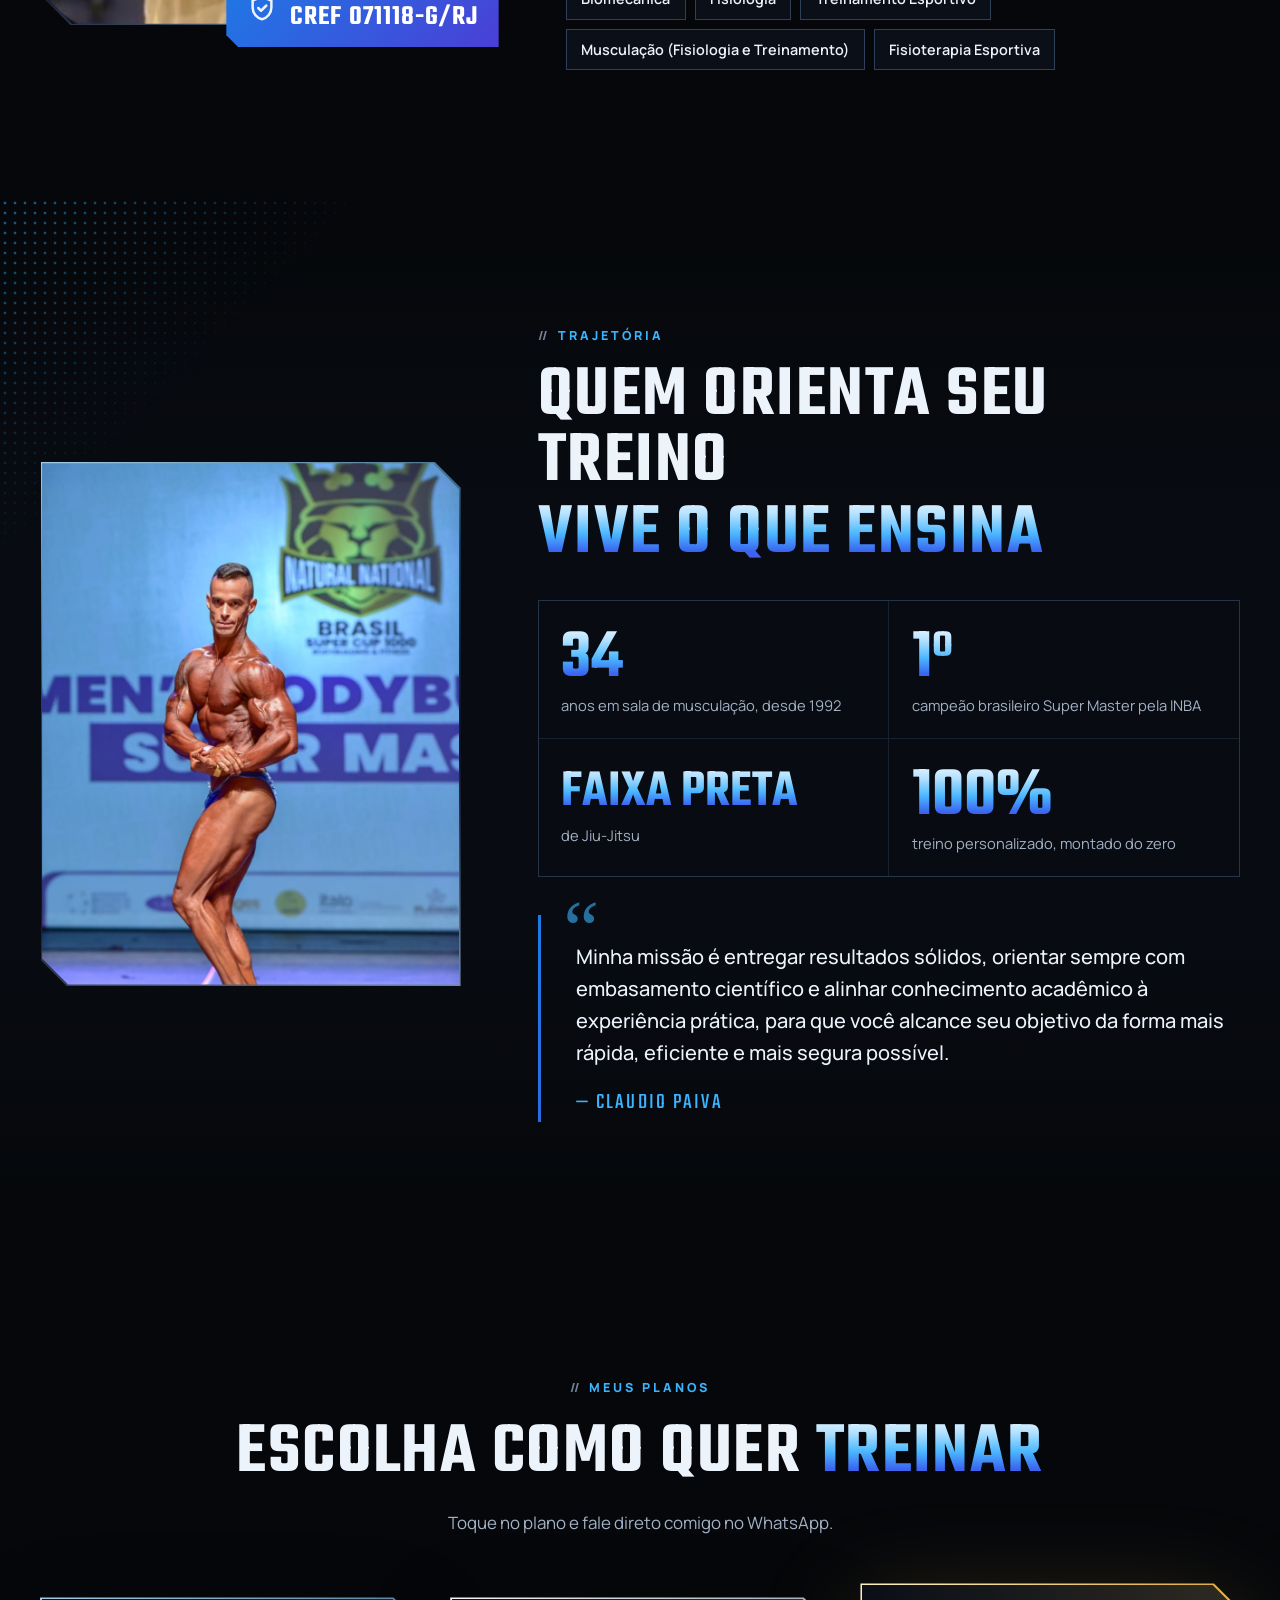
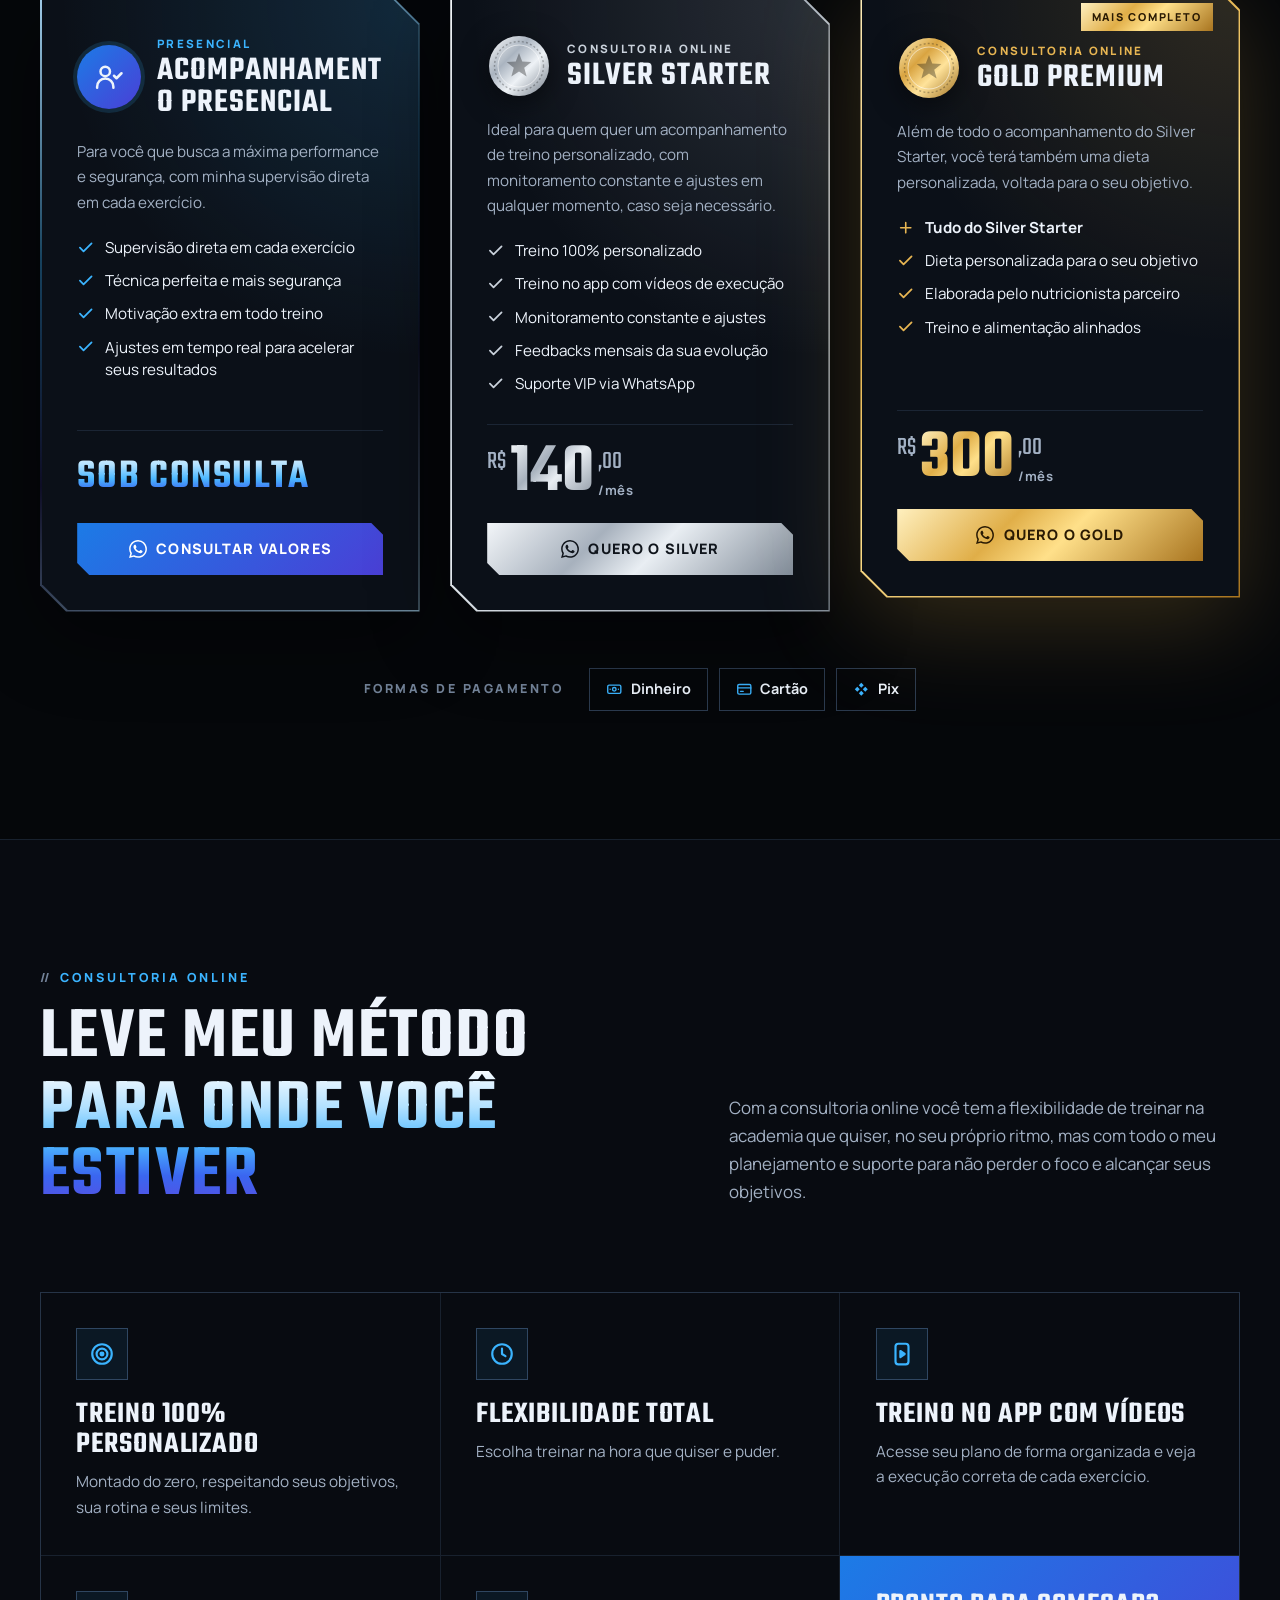
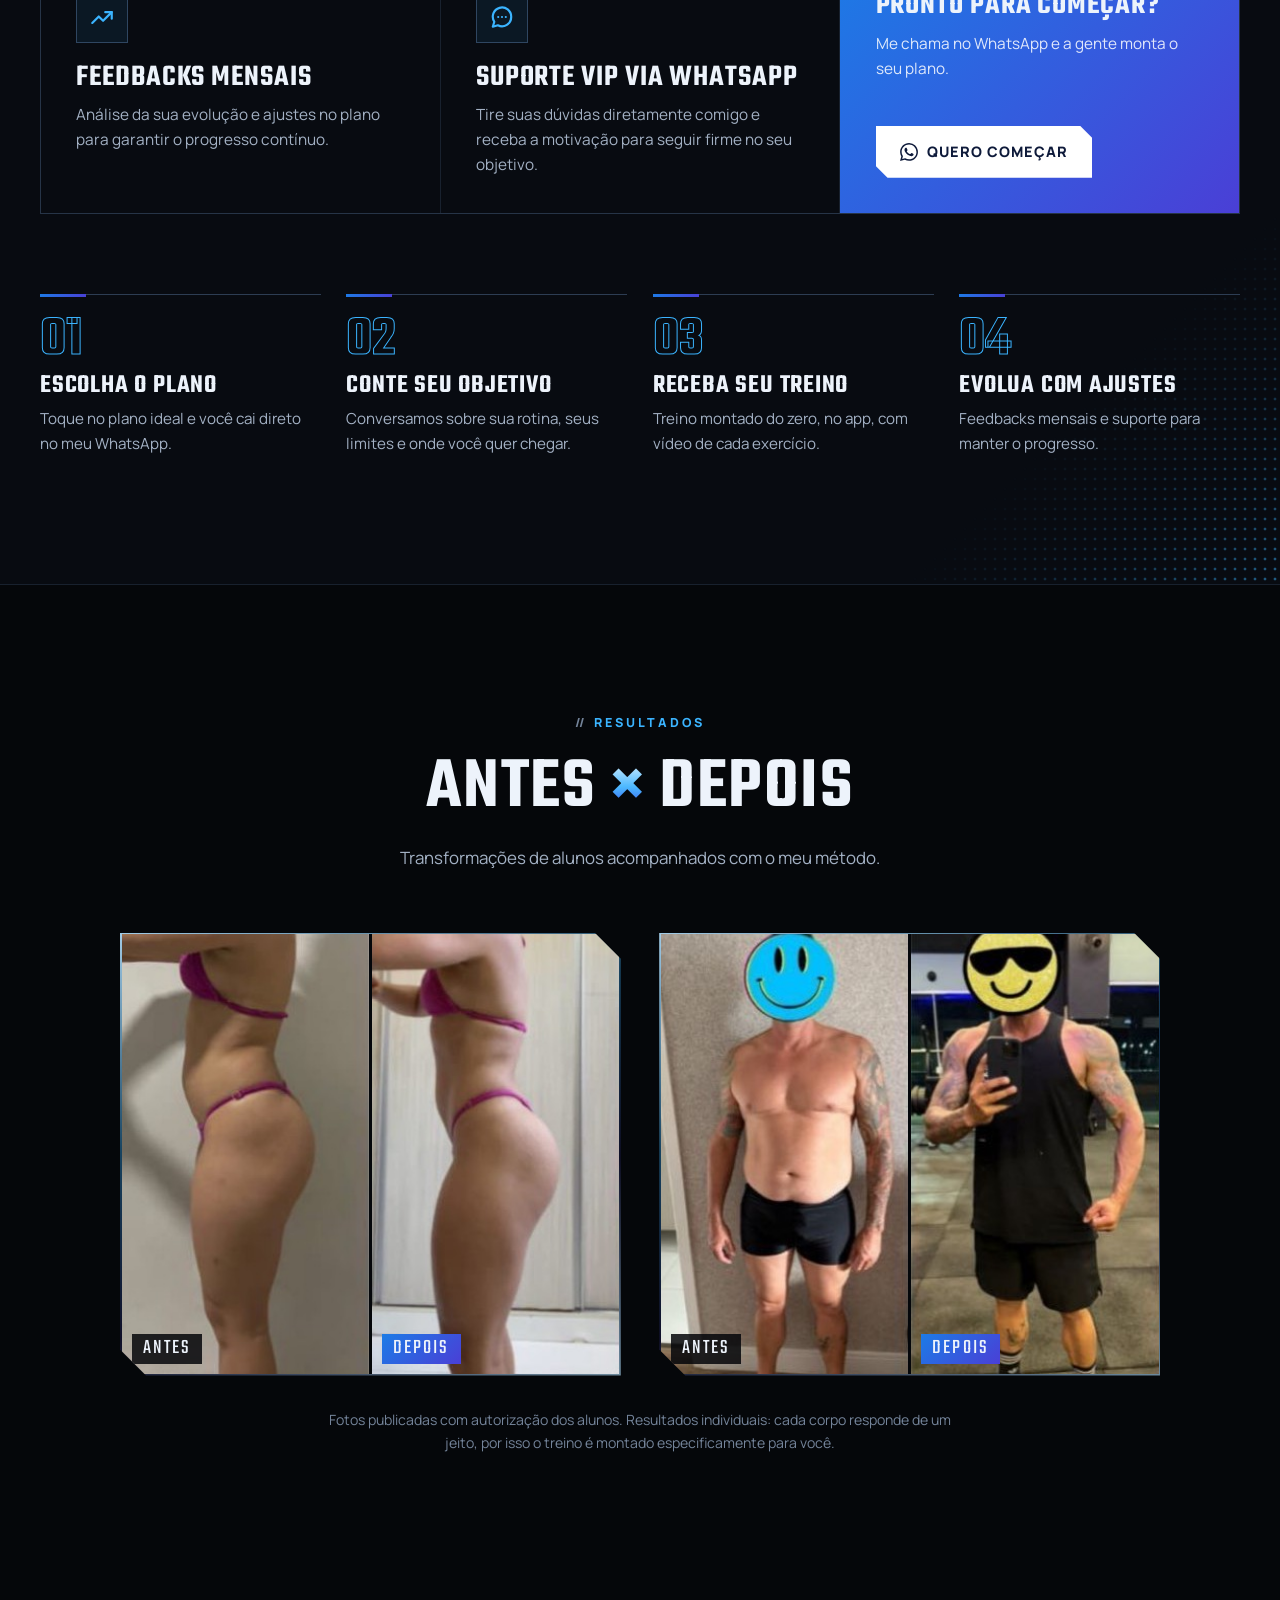
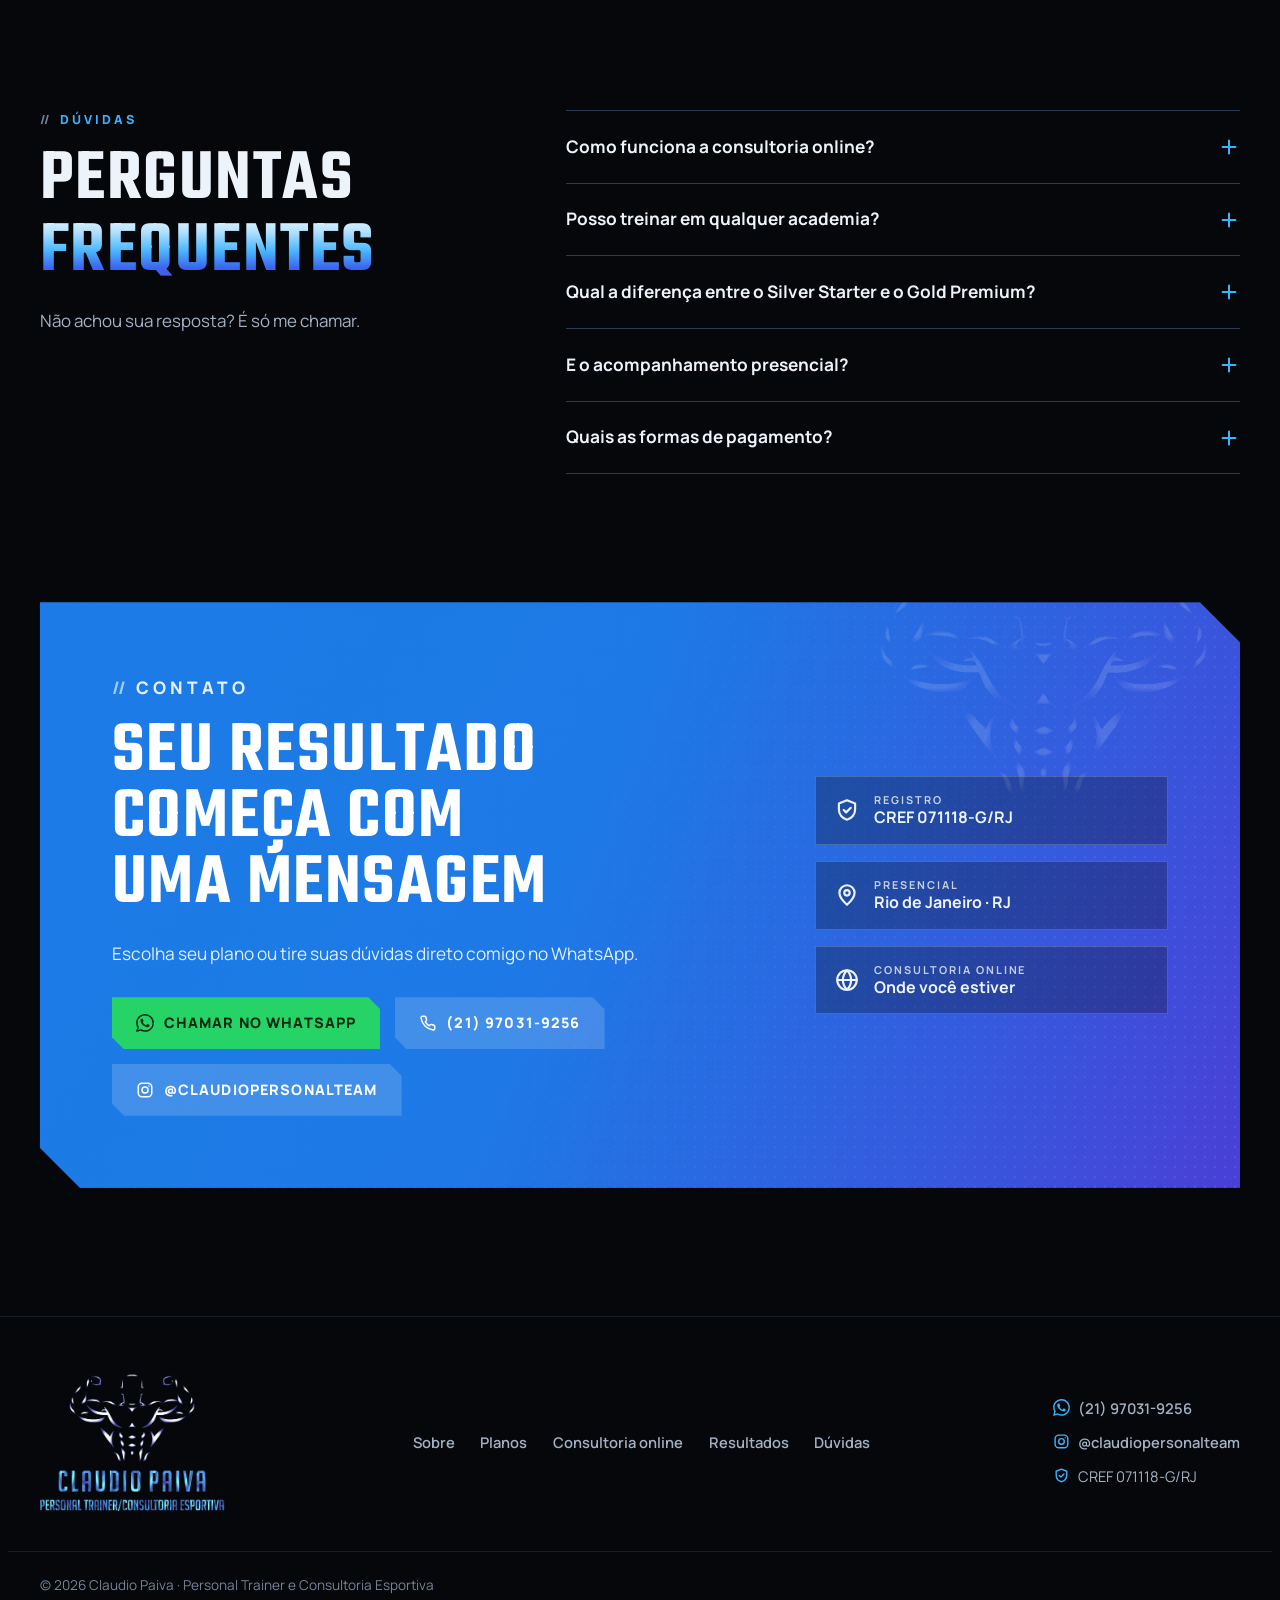
==== commit fc5654f9: "Adiciona sistema de gestão de clientes e muda o Gold para R$ 300 Área interna em /gestao (login Goog" ====
--- a/index.html
+++ b/index.html
@@ -8,16 +8,16 @@
   <meta name="theme-color" content="#05070a">
   <script>document.documentElement.classList.add('js')</script>
 
-  <link rel="canonical" href="https://micaelpantanal.github.io/claudio-paiva-personal/">
+  <link rel="canonical" href="https://claudiopaiva.web.app/">
 
   <!-- Compartilhamento (WhatsApp, Instagram, Facebook). Se o endereço do site mudar, atualize og:url e og:image. -->
   <meta property="og:type" content="website">
-  <meta property="og:url" content="https://micaelpantanal.github.io/claudio-paiva-personal/">
+  <meta property="og:url" content="https://claudiopaiva.web.app/">
   <meta property="og:locale" content="pt_BR">
   <meta property="og:site_name" content="Claudio Paiva · Personal Trainer">
   <meta property="og:title" content="Claudio Paiva | Personal Trainer e Consultoria Esportiva">
   <meta property="og:description" content="Treino 100% personalizado, com embasamento científico e mais de 30 anos de experiência. Presencial ou online.">
-  <meta property="og:image" content="https://micaelpantanal.github.io/claudio-paiva-personal/assets/img/og-image.jpg">
+  <meta property="og:image" content="https://claudiopaiva.web.app/assets/img/og-image.jpg">
   <meta property="og:image:width" content="1200">
   <meta property="og:image:height" content="630">
   <meta name="twitter:card" content="summary_large_image">
@@ -37,10 +37,10 @@
     "@context": "https://schema.org",
     "@type": "ProfessionalService",
     "name": "Claudio Paiva · Personal Trainer e Consultoria Esportiva",
-    "image": "https://micaelpantanal.github.io/claudio-paiva-personal/assets/img/og-image.jpg",
-    "url": "https://micaelpantanal.github.io/claudio-paiva-personal/",
+    "image": "https://claudiopaiva.web.app/assets/img/og-image.jpg",
+    "url": "https://claudiopaiva.web.app/",
     "telephone": "+55 21 97031-9256",
-    "priceRange": "R$ 140 – R$ 240 por mês",
+    "priceRange": "R$ 140 – R$ 300 por mês",
     "paymentAccepted": "Dinheiro, Cartão, Pix",
     "sameAs": ["https://www.instagram.com/claudiopersonalteam/"],
     "address": { "@type": "PostalAddress", "addressLocality": "Rio de Janeiro", "addressRegion": "RJ", "addressCountry": "BR" },
@@ -319,9 +319,9 @@
                   <li><svg class="i" aria-hidden="true"><use href="#i-check"/></svg> Treino e alimentação alinhados</li>
                 </ul>
                 <div class="plan-price">
-                  <span class="cur">R$</span><span class="val">240</span><span class="tail"><span class="cents">,00</span><span class="per">/mês</span></span>
-                </div>
-                <a class="btn btn-gold btn-block cut-sm" href="https://wa.me/5521970319256" data-wa="Olá, Claudio! Vim pelo site e quero contratar o Plano Consultoria Gold Premium (R$ 240,00 por mês). Como faço para começar?">
+                  <span class="cur">R$</span><span class="val">300</span><span class="tail"><span class="cents">,00</span><span class="per">/mês</span></span>
+                </div>
+                <a class="btn btn-gold btn-block cut-sm" href="https://wa.me/5521970319256" data-wa="Olá, Claudio! Vim pelo site e quero contratar o Plano Consultoria Gold Premium (R$ 300,00 por mês). Como faço para começar?">
                   <svg class="i" aria-hidden="true"><use href="#i-wa"/></svg> Quero o Gold
                 </a>
               </div>
